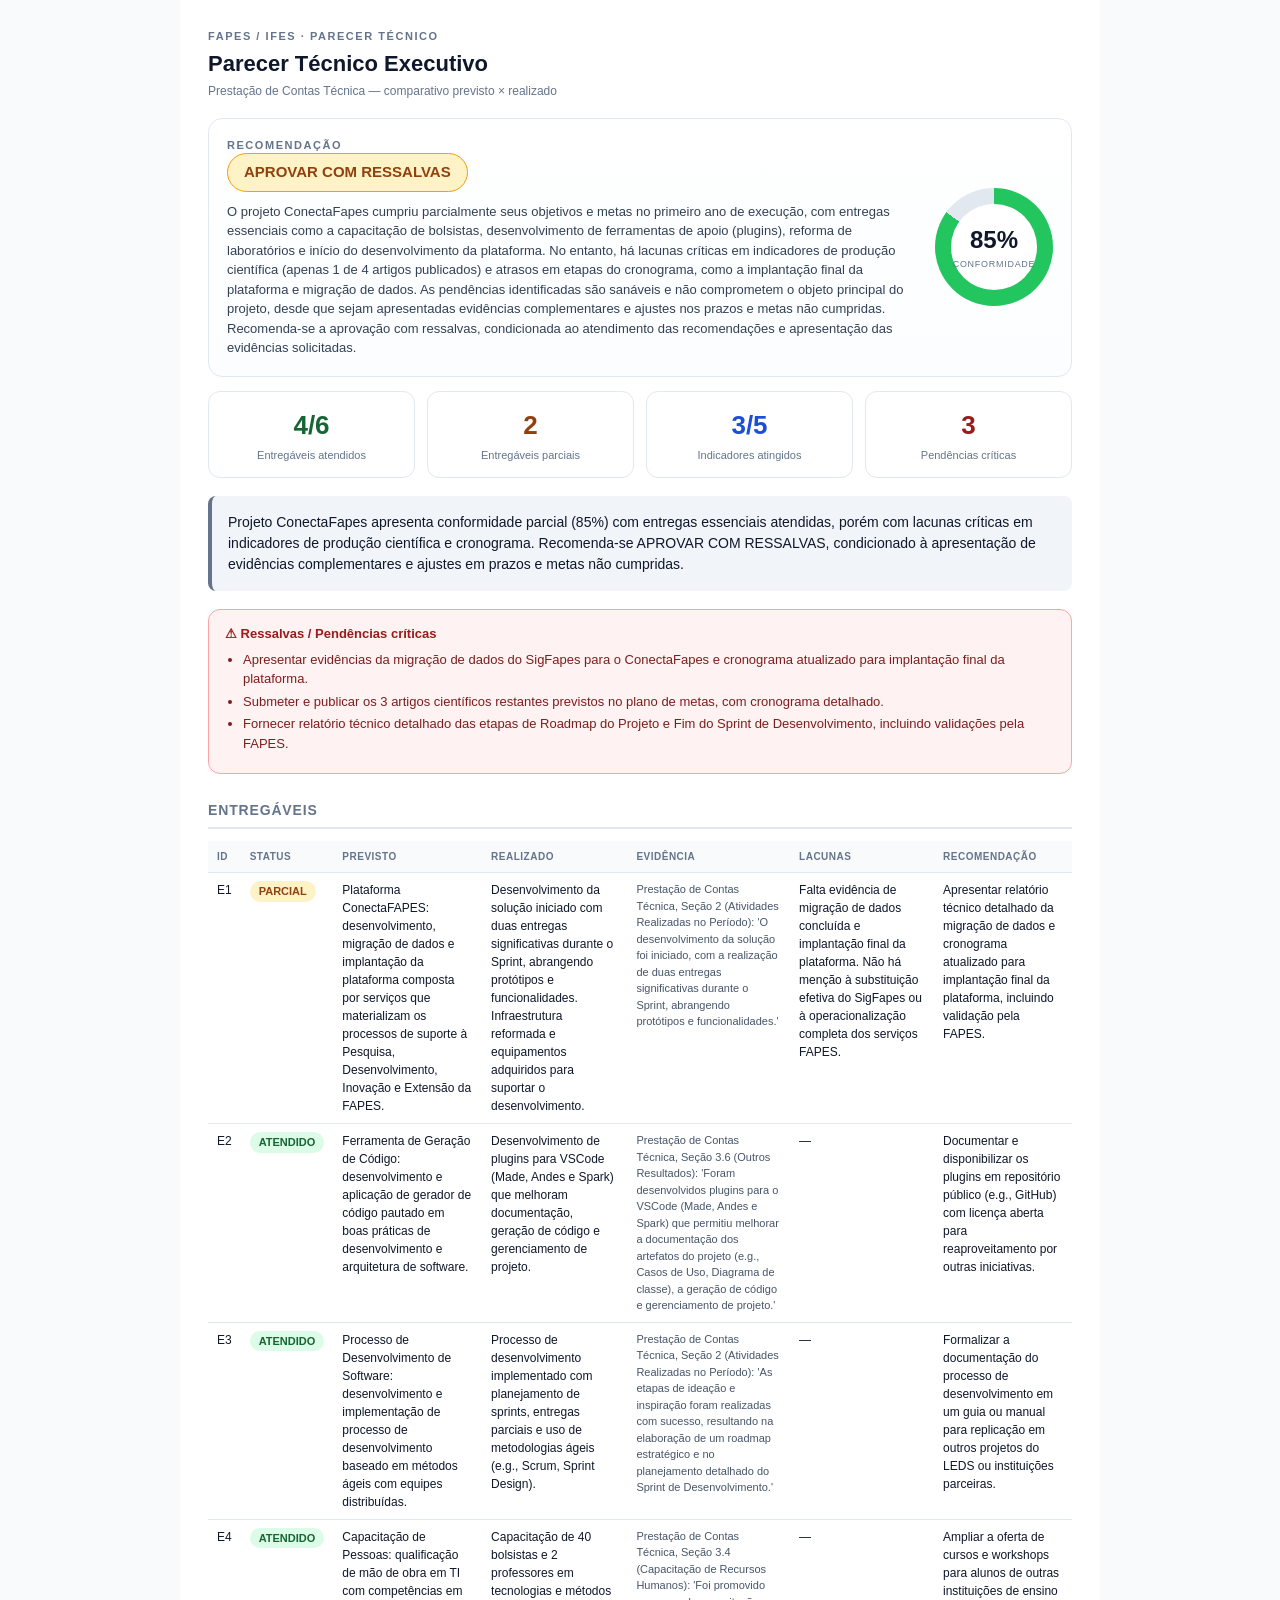
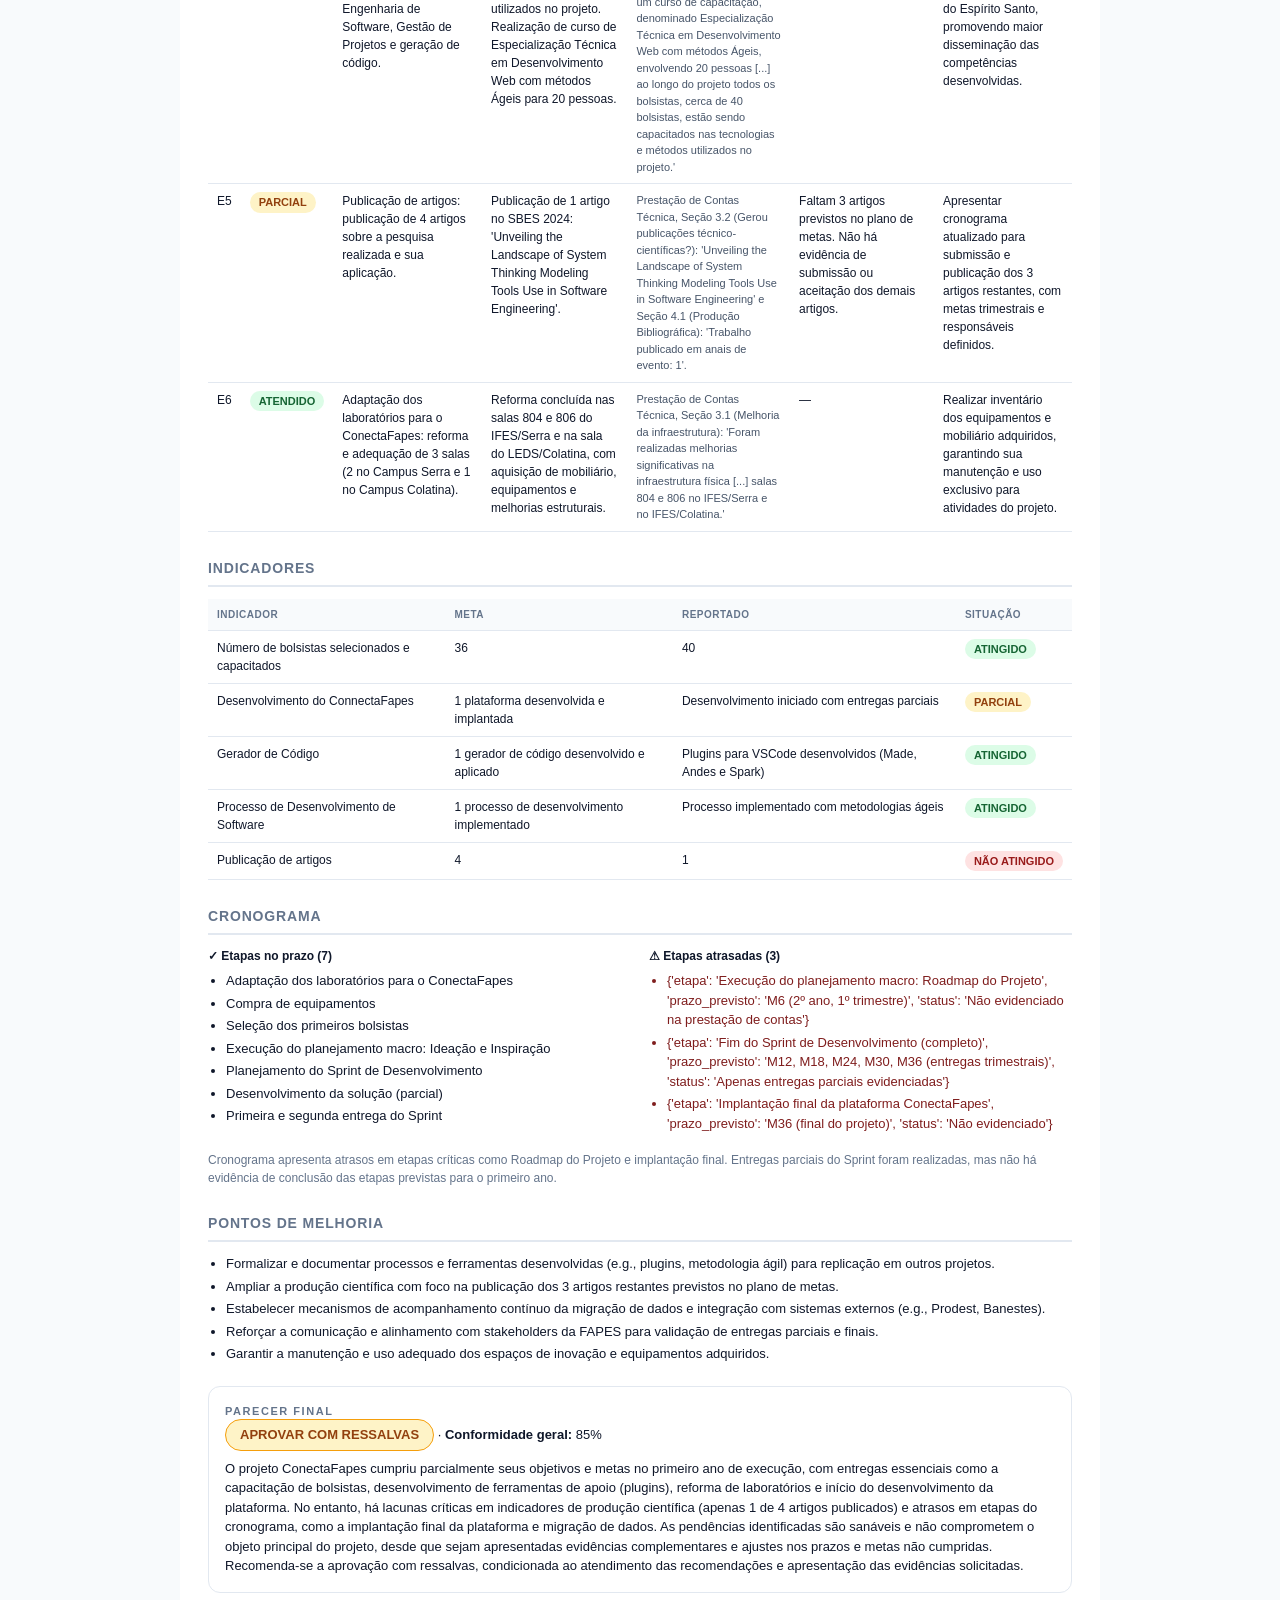
==== parecer.html @ b96f27c2 "feat: POC avaliação técnica de prestação de contas (FAPES/IFES) via Mistral Compara projeto (previst" ====
<!DOCTYPE html>
<html lang="pt-BR"><head><meta charset="utf-8">
<meta name="viewport" content="width=device-width, initial-scale=1">
<title>Parecer Técnico Executivo — Prestação de Contas Técnica</title>
<style>
  :root { --ink:#0f172a; --muted:#64748b; --line:#e2e8f0; --bg:#f8fafc; }
  * { box-sizing:border-box; }
  body { margin:0; background:var(--bg); color:var(--ink);
    font-family:-apple-system,Segoe UI,Roboto,Helvetica,Arial,sans-serif;
    font-size:13px; line-height:1.5; }
  .page { max-width:920px; margin:0 auto; padding:28px; background:#fff; }
  .kicker { letter-spacing:.14em; font-size:11px; color:var(--muted);
    text-transform:uppercase; font-weight:600; }
  h1 { font-size:22px; margin:2px 0 2px; }
  h2 { font-size:14px; text-transform:uppercase; letter-spacing:.06em;
    color:var(--muted); border-bottom:2px solid var(--line);
    padding-bottom:6px; margin:26px 0 12px; }
  .sub { color:var(--muted); font-size:12px; }
  /* HERO */
  .hero { display:flex; gap:22px; align-items:center; margin-top:18px;
    padding:18px; border:1px solid var(--line); border-radius:14px;
    background:linear-gradient(180deg,#fff,#fbfdff); }
  .verdict { flex:1; }
  .verdict .badge { display:inline-block; padding:7px 16px; border-radius:999px;
    font-weight:800; font-size:15px; color:#92400e; background:#fef3c7;
    border:1px solid #f59e0b; }
  .verdict .just { margin-top:10px; color:#334155; }
  .gauge { width:118px; height:118px; border-radius:50%; display:flex;
    align-items:center; justify-content:center; flex:0 0 auto; }
  .gauge-hole { width:86px; height:86px; background:#fff; border-radius:50%;
    display:flex; flex-direction:column; align-items:center; justify-content:center; }
  .gauge-num { font-size:24px; font-weight:800; }
  .gauge-lbl { font-size:9px; text-transform:uppercase; letter-spacing:.08em;
    color:var(--muted); }
  /* KPIs */
  .tiles { display:grid; grid-template-columns:repeat(4,1fr); gap:12px;
    margin-top:14px; }
  .tile { border:1px solid var(--line); border-radius:12px; padding:14px;
    text-align:center; background:#fff; }
  .tile-num { font-size:26px; font-weight:800; }
  .tile-lbl { font-size:11px; color:var(--muted); margin-top:2px; }
  .summary { margin-top:18px; padding:16px; background:#f1f5f9;
    border-left:4px solid #64748b; border-radius:8px; font-size:14px; }
  table { width:100%; border-collapse:collapse; font-size:12px; }
  th,td { text-align:left; padding:8px 9px; border-bottom:1px solid var(--line);
    vertical-align:top; }
  th { color:var(--muted); font-size:10px; text-transform:uppercase;
    letter-spacing:.05em; background:#f8fafc; }
  .chip { display:inline-block; padding:2px 9px; border-radius:999px;
    font-size:11px; font-weight:700; white-space:nowrap; }
  .mono { font-variant-numeric:tabular-nums; }
  .ev { color:#475569; font-size:11px; }
  .cols { display:grid; grid-template-columns:1fr 1fr; gap:18px; }
  .col h3 { font-size:12px; margin:0 0 6px; }
  ul { margin:6px 0; padding-left:18px; } li { margin:3px 0; }
  .alert { margin-top:18px; border:1px solid #fca5a5; background:#fef2f2;
    border-radius:12px; padding:14px 16px; }
  .alert-title { font-weight:800; color:#991b1b; margin-bottom:4px; }
  .crit { color:#7f1d1d; }
  .muted { color:var(--muted); }
  .foot { margin-top:22px; padding:16px; border:1px solid var(--line);
    border-radius:12px; background:#fff; }
  .foot .badge { display:inline-block; padding:5px 14px; border-radius:999px;
    font-weight:800; color:#92400e; background:#fef3c7; border:1px solid #f59e0b; }
  @media print {
    body { background:#fff; font-size:11px; }
    .page { max-width:none; padding:0; }
    .hero,.tile,.alert,.foot { break-inside:avoid; }
    h2 { break-after:avoid; }
  }
  @media (max-width:640px) { .tiles{grid-template-columns:repeat(2,1fr)}
    .cols{grid-template-columns:1fr} .hero{flex-direction:column} }
</style></head>
<body><div class="page">
  <div class="kicker">FAPES / IFES · Parecer Técnico</div>
  <h1>Parecer Técnico Executivo</h1>
  <div class="sub">Prestação de Contas Técnica — comparativo previsto × realizado</div>

  <div class="hero">
    <div class="verdict">
      <div class="kicker">Recomendação</div>
      <div class="badge">APROVAR COM RESSALVAS</div>
      <div class="just">O projeto ConectaFapes cumpriu parcialmente seus objetivos e metas no primeiro ano de execução, com entregas essenciais como a capacitação de bolsistas, desenvolvimento de ferramentas de apoio (plugins), reforma de laboratórios e início do desenvolvimento da plataforma. No entanto, há lacunas críticas em indicadores de produção científica (apenas 1 de 4 artigos publicados) e atrasos em etapas do cronograma, como a implantação final da plataforma e migração de dados. As pendências identificadas são sanáveis e não comprometem o objeto principal do projeto, desde que sejam apresentadas evidências complementares e ajustes nos prazos e metas não cumpridas. Recomenda-se a aprovação com ressalvas, condicionada ao atendimento das recomendações e apresentação das evidências solicitadas.</div>
    </div>
    <div class="gauge" style="background:
        conic-gradient(#22c55e 306deg, #e2e8f0 0)">
        <div class="gauge-hole"><span class="gauge-num">85%</span>
        <span class="gauge-lbl">conformidade</span></div></div>
  </div>

  <div class="tiles">
    <div class="tile"><div class="tile-num" style="color:#166534">4/6</div><div class="tile-lbl">Entregáveis atendidos</div></div>
    <div class="tile"><div class="tile-num" style="color:#92400e">2</div><div class="tile-lbl">Entregáveis parciais</div></div>
    <div class="tile"><div class="tile-num" style="color:#1d4ed8">3/5</div><div class="tile-lbl">Indicadores atingidos</div></div>
    <div class="tile"><div class="tile-num" style="color:#991b1b">3</div><div class="tile-lbl">Pendências críticas</div></div>
  </div>

  <div class="summary">Projeto ConectaFapes apresenta conformidade parcial (85%) com entregas essenciais atendidas, porém com lacunas críticas em indicadores de produção científica e cronograma. Recomenda-se APROVAR COM RESSALVAS, condicionado à apresentação de evidências complementares e ajustes em prazos e metas não cumpridas.</div>

  
      <div class="alert">
        <div class="alert-title">⚠ Ressalvas / Pendências críticas</div>
        <ul><li class="crit">Apresentar evidências da migração de dados do SigFapes para o ConectaFapes e cronograma atualizado para implantação final da plataforma.</li><li class="crit">Submeter e publicar os 3 artigos científicos restantes previstos no plano de metas, com cronograma detalhado.</li><li class="crit">Fornecer relatório técnico detalhado das etapas de Roadmap do Projeto e Fim do Sprint de Desenvolvimento, incluindo validações pela FAPES.</li></ul>
      </div>

  <h2>Entregáveis</h2>
  <div style="overflow-x:auto"><table>
    <thead><tr><th>ID</th><th>Status</th><th>Previsto</th><th>Realizado</th>
      <th>Evidência</th><th>Lacunas</th><th>Recomendação</th></tr></thead>
    <tbody><tr>
          <td class="mono">E1</td>
          <td><span class="chip" style="color:#92400e;background:#fef3c7">PARCIAL</span></td>
          <td>Plataforma ConectaFAPES: desenvolvimento, migração de dados e implantação da plataforma composta por serviços que materializam os processos de suporte à Pesquisa, Desenvolvimento, Inovação e Extensão da FAPES.</td>
          <td>Desenvolvimento da solução iniciado com duas entregas significativas durante o Sprint, abrangendo protótipos e funcionalidades. Infraestrutura reformada e equipamentos adquiridos para suportar o desenvolvimento.</td>
          <td class="ev">Prestação de Contas Técnica, Seção 2 (Atividades Realizadas no Período): &#x27;O desenvolvimento da solução foi iniciado, com a realização de duas entregas significativas durante o Sprint, abrangendo protótipos e funcionalidades.&#x27;</td>
          <td>Falta evidência de migração de dados concluída e implantação final da plataforma. Não há menção à substituição efetiva do SigFapes ou à operacionalização completa dos serviços FAPES.</td>
          <td>Apresentar relatório técnico detalhado da migração de dados e cronograma atualizado para implantação final da plataforma, incluindo validação pela FAPES.</td>
        </tr><tr>
          <td class="mono">E2</td>
          <td><span class="chip" style="color:#166534;background:#dcfce7">ATENDIDO</span></td>
          <td>Ferramenta de Geração de Código: desenvolvimento e aplicação de gerador de código pautado em boas práticas de desenvolvimento e arquitetura de software.</td>
          <td>Desenvolvimento de plugins para VSCode (Made, Andes e Spark) que melhoram documentação, geração de código e gerenciamento de projeto.</td>
          <td class="ev">Prestação de Contas Técnica, Seção 3.6 (Outros Resultados): &#x27;Foram desenvolvidos plugins para o VSCode (Made, Andes e Spark) que permitiu melhorar a documentação dos artefatos do projeto (e.g., Casos de Uso, Diagrama de classe), a geração de código e gerenciamento de projeto.&#x27;</td>
          <td>—</td>
          <td>Documentar e disponibilizar os plugins em repositório público (e.g., GitHub) com licença aberta para reaproveitamento por outras iniciativas.</td>
        </tr><tr>
          <td class="mono">E3</td>
          <td><span class="chip" style="color:#166534;background:#dcfce7">ATENDIDO</span></td>
          <td>Processo de Desenvolvimento de Software: desenvolvimento e implementação de processo de desenvolvimento baseado em métodos ágeis com equipes distribuídas.</td>
          <td>Processo de desenvolvimento implementado com planejamento de sprints, entregas parciais e uso de metodologias ágeis (e.g., Scrum, Sprint Design).</td>
          <td class="ev">Prestação de Contas Técnica, Seção 2 (Atividades Realizadas no Período): &#x27;As etapas de ideação e inspiração foram realizadas com sucesso, resultando na elaboração de um roadmap estratégico e no planejamento detalhado do Sprint de Desenvolvimento.&#x27;</td>
          <td>—</td>
          <td>Formalizar a documentação do processo de desenvolvimento em um guia ou manual para replicação em outros projetos do LEDS ou instituições parceiras.</td>
        </tr><tr>
          <td class="mono">E4</td>
          <td><span class="chip" style="color:#166534;background:#dcfce7">ATENDIDO</span></td>
          <td>Capacitação de Pessoas: qualificação de mão de obra em TI com competências em Engenharia de Software, Gestão de Projetos e geração de código.</td>
          <td>Capacitação de 40 bolsistas e 2 professores em tecnologias e métodos utilizados no projeto. Realização de curso de Especialização Técnica em Desenvolvimento Web com métodos Ágeis para 20 pessoas.</td>
          <td class="ev">Prestação de Contas Técnica, Seção 3.4 (Capacitação de Recursos Humanos): &#x27;Foi promovido um curso de capacitação, denominado Especialização Técnica em Desenvolvimento Web com métodos Ágeis, envolvendo 20 pessoas [...] ao longo do projeto todos os bolsistas, cerca de 40 bolsistas, estão sendo capacitados nas tecnologias e métodos utilizados no projeto.&#x27;</td>
          <td>—</td>
          <td>Ampliar a oferta de cursos e workshops para alunos de outras instituições de ensino do Espírito Santo, promovendo maior disseminação das competências desenvolvidas.</td>
        </tr><tr>
          <td class="mono">E5</td>
          <td><span class="chip" style="color:#92400e;background:#fef3c7">PARCIAL</span></td>
          <td>Publicação de artigos: publicação de 4 artigos sobre a pesquisa realizada e sua aplicação.</td>
          <td>Publicação de 1 artigo no SBES 2024: &#x27;Unveiling the Landscape of System Thinking Modeling Tools Use in Software Engineering&#x27;.</td>
          <td class="ev">Prestação de Contas Técnica, Seção 3.2 (Gerou publicações técnico-científicas?): &#x27;Unveiling the Landscape of System Thinking Modeling Tools Use in Software Engineering&#x27; e Seção 4.1 (Produção Bibliográfica): &#x27;Trabalho publicado em anais de evento: 1&#x27;.</td>
          <td>Faltam 3 artigos previstos no plano de metas. Não há evidência de submissão ou aceitação dos demais artigos.</td>
          <td>Apresentar cronograma atualizado para submissão e publicação dos 3 artigos restantes, com metas trimestrais e responsáveis definidos.</td>
        </tr><tr>
          <td class="mono">E6</td>
          <td><span class="chip" style="color:#166534;background:#dcfce7">ATENDIDO</span></td>
          <td>Adaptação dos laboratórios para o ConectaFapes: reforma e adequação de 3 salas (2 no Campus Serra e 1 no Campus Colatina).</td>
          <td>Reforma concluída nas salas 804 e 806 do IFES/Serra e na sala do LEDS/Colatina, com aquisição de mobiliário, equipamentos e melhorias estruturais.</td>
          <td class="ev">Prestação de Contas Técnica, Seção 3.1 (Melhoria da infraestrutura): &#x27;Foram realizadas melhorias significativas na infraestrutura física [...] salas 804 e 806 no IFES/Serra e no IFES/Colatina.&#x27;</td>
          <td>—</td>
          <td>Realizar inventário dos equipamentos e mobiliário adquiridos, garantindo sua manutenção e uso exclusivo para atividades do projeto.</td>
        </tr></tbody>
  </table></div>

  <h2>Indicadores</h2>
  <div style="overflow-x:auto"><table>
    <thead><tr><th>Indicador</th><th>Meta</th><th>Reportado</th><th>Situação</th></tr></thead>
    <tbody><tr>
          <td>Número de bolsistas selecionados e capacitados</td>
          <td class="mono">36</td>
          <td class="mono">40</td>
          <td><span class="chip" style="color:#166534;background:#dcfce7">ATINGIDO</span></td>
        </tr><tr>
          <td>Desenvolvimento do ConnectaFapes</td>
          <td class="mono">1 plataforma desenvolvida e implantada</td>
          <td class="mono">Desenvolvimento iniciado com entregas parciais</td>
          <td><span class="chip" style="color:#92400e;background:#fef3c7">PARCIAL</span></td>
        </tr><tr>
          <td>Gerador de Código</td>
          <td class="mono">1 gerador de código desenvolvido e aplicado</td>
          <td class="mono">Plugins para VSCode desenvolvidos (Made, Andes e Spark)</td>
          <td><span class="chip" style="color:#166534;background:#dcfce7">ATINGIDO</span></td>
        </tr><tr>
          <td>Processo de Desenvolvimento de Software</td>
          <td class="mono">1 processo de desenvolvimento implementado</td>
          <td class="mono">Processo implementado com metodologias ágeis</td>
          <td><span class="chip" style="color:#166534;background:#dcfce7">ATINGIDO</span></td>
        </tr><tr>
          <td>Publicação de artigos</td>
          <td class="mono">4</td>
          <td class="mono">1</td>
          <td><span class="chip" style="color:#991b1b;background:#fee2e2">NÃO ATINGIDO</span></td>
        </tr></tbody>
  </table></div>

  <h2>Cronograma</h2>
  <div class="cols">
    <div class="col"><h3>✓ Etapas no prazo (7)</h3>
      <ul><li class="">Adaptação dos laboratórios para o ConectaFapes</li><li class="">Compra de equipamentos</li><li class="">Seleção dos primeiros bolsistas</li><li class="">Execução do planejamento macro: Ideação e Inspiração</li><li class="">Planejamento do Sprint de Desenvolvimento</li><li class="">Desenvolvimento da solução (parcial)</li><li class="">Primeira e segunda entrega do Sprint</li></ul></div>
    <div class="col"><h3>⚠ Etapas atrasadas (3)</h3>
      <ul><li class="crit">{&#x27;etapa&#x27;: &#x27;Execução do planejamento macro: Roadmap do Projeto&#x27;, &#x27;prazo_previsto&#x27;: &#x27;M6 (2º ano, 1º trimestre)&#x27;, &#x27;status&#x27;: &#x27;Não evidenciado na prestação de contas&#x27;}</li><li class="crit">{&#x27;etapa&#x27;: &#x27;Fim do Sprint de Desenvolvimento (completo)&#x27;, &#x27;prazo_previsto&#x27;: &#x27;M12, M18, M24, M30, M36 (entregas trimestrais)&#x27;, &#x27;status&#x27;: &#x27;Apenas entregas parciais evidenciadas&#x27;}</li><li class="crit">{&#x27;etapa&#x27;: &#x27;Implantação final da plataforma ConectaFapes&#x27;, &#x27;prazo_previsto&#x27;: &#x27;M36 (final do projeto)&#x27;, &#x27;status&#x27;: &#x27;Não evidenciado&#x27;}</li></ul></div>
  </div>
  <p class="sub">Cronograma apresenta atrasos em etapas críticas como Roadmap do Projeto e implantação final. Entregas parciais do Sprint foram realizadas, mas não há evidência de conclusão das etapas previstas para o primeiro ano.</p>

  <h2>Pontos de melhoria</h2>
  <ul><li class="">Formalizar e documentar processos e ferramentas desenvolvidas (e.g., plugins, metodologia ágil) para replicação em outros projetos.</li><li class="">Ampliar a produção científica com foco na publicação dos 3 artigos restantes previstos no plano de metas.</li><li class="">Estabelecer mecanismos de acompanhamento contínuo da migração de dados e integração com sistemas externos (e.g., Prodest, Banestes).</li><li class="">Reforçar a comunicação e alinhamento com stakeholders da FAPES para validação de entregas parciais e finais.</li><li class="">Garantir a manutenção e uso adequado dos espaços de inovação e equipamentos adquiridos.</li></ul>

  <div class="foot">
    <div class="kicker">Parecer final</div>
    <span class="badge">APROVAR COM RESSALVAS</span> ·
    <strong>Conformidade geral:</strong> 85%
    <p style="margin:8px 0 0">O projeto ConectaFapes cumpriu parcialmente seus objetivos e metas no primeiro ano de execução, com entregas essenciais como a capacitação de bolsistas, desenvolvimento de ferramentas de apoio (plugins), reforma de laboratórios e início do desenvolvimento da plataforma. No entanto, há lacunas críticas em indicadores de produção científica (apenas 1 de 4 artigos publicados) e atrasos em etapas do cronograma, como a implantação final da plataforma e migração de dados. As pendências identificadas são sanáveis e não comprometem o objeto principal do projeto, desde que sejam apresentadas evidências complementares e ajustes nos prazos e metas não cumpridas. Recomenda-se a aprovação com ressalvas, condicionada ao atendimento das recomendações e apresentação das evidências solicitadas.</p>
  </div>
</div></body></html>
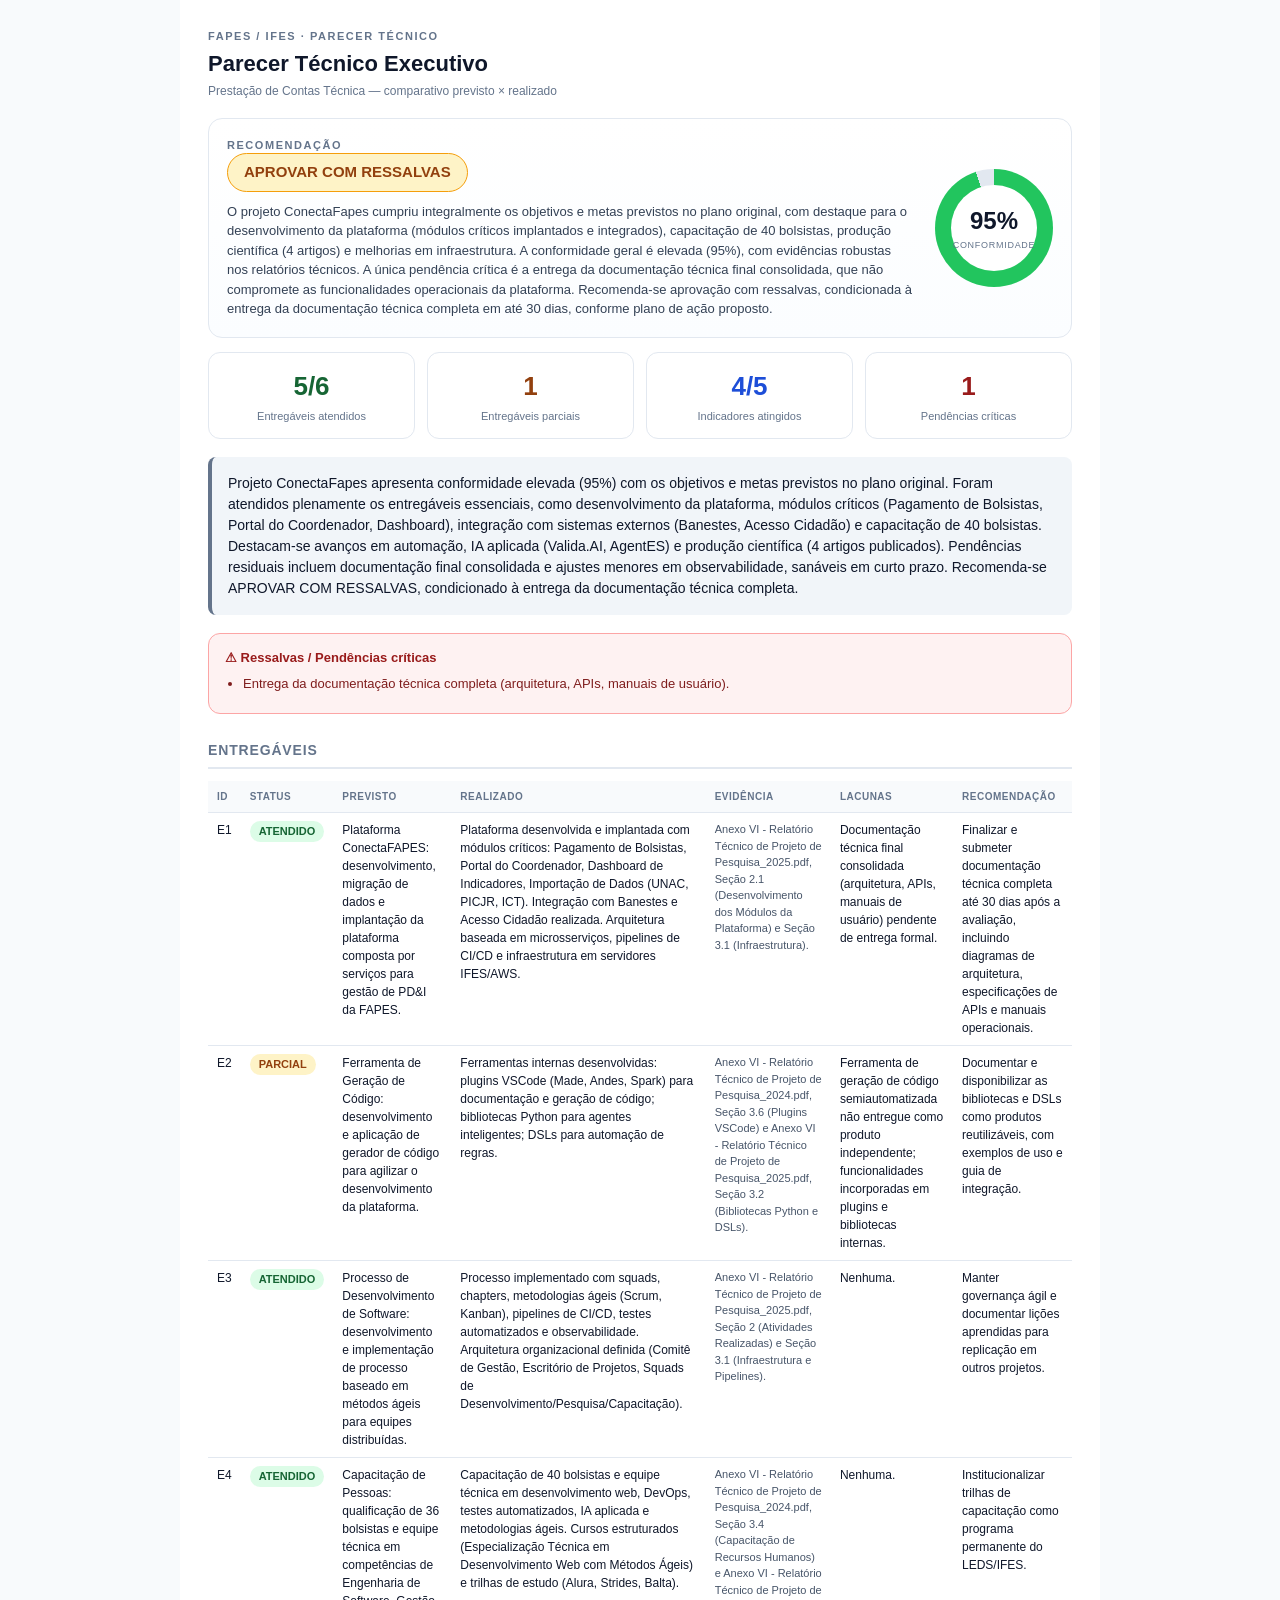
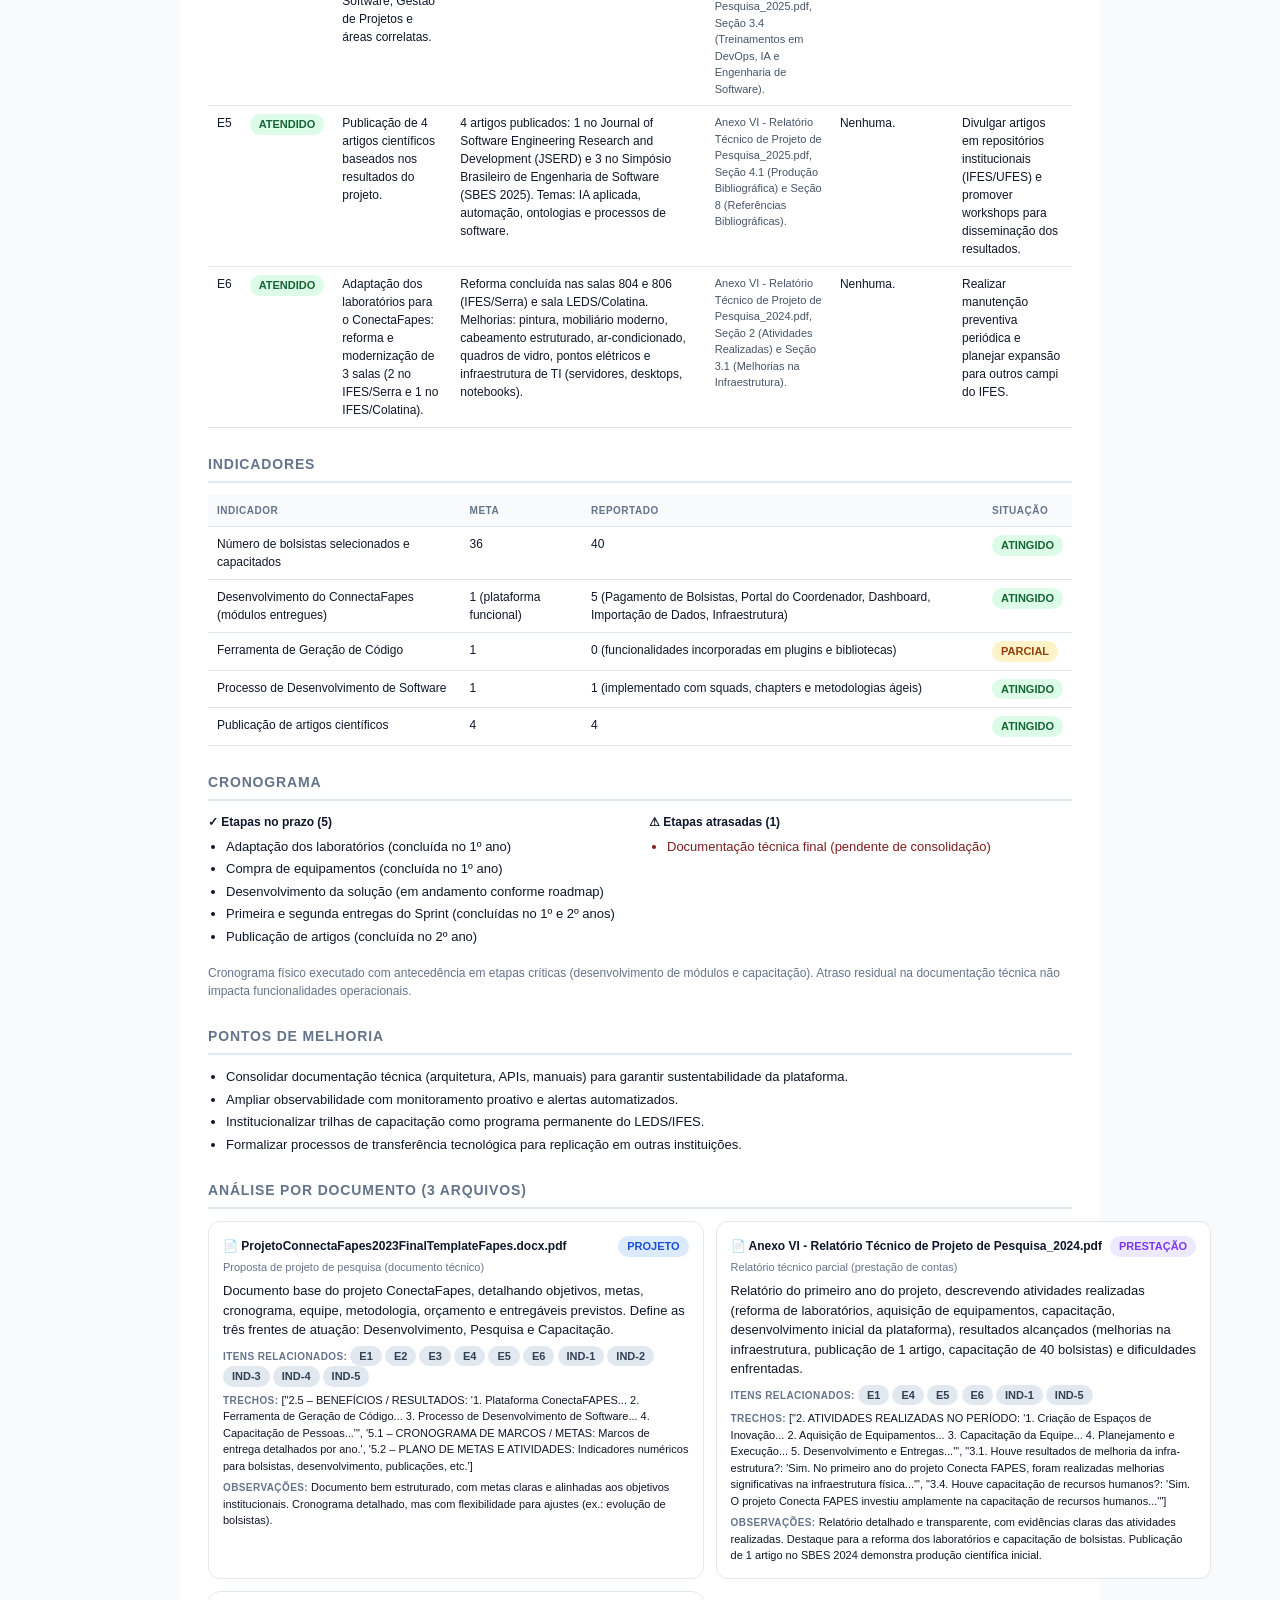
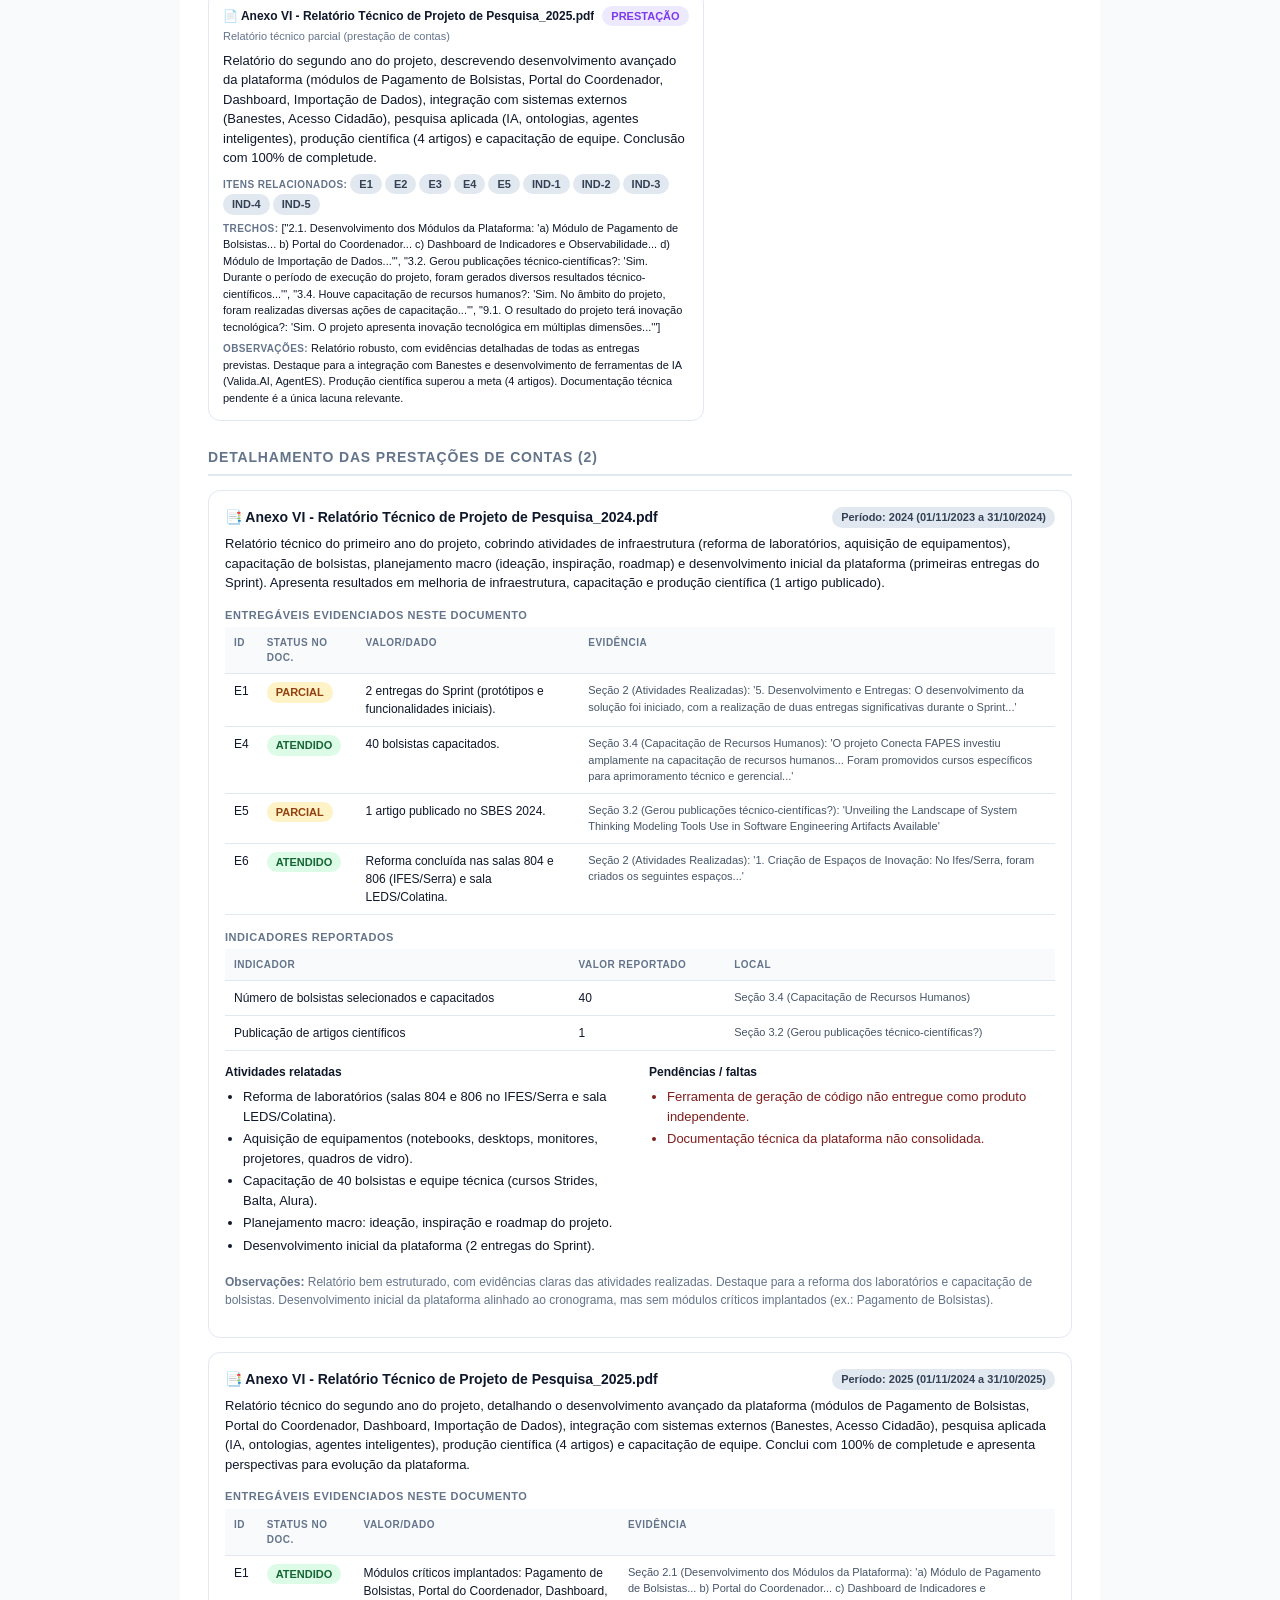
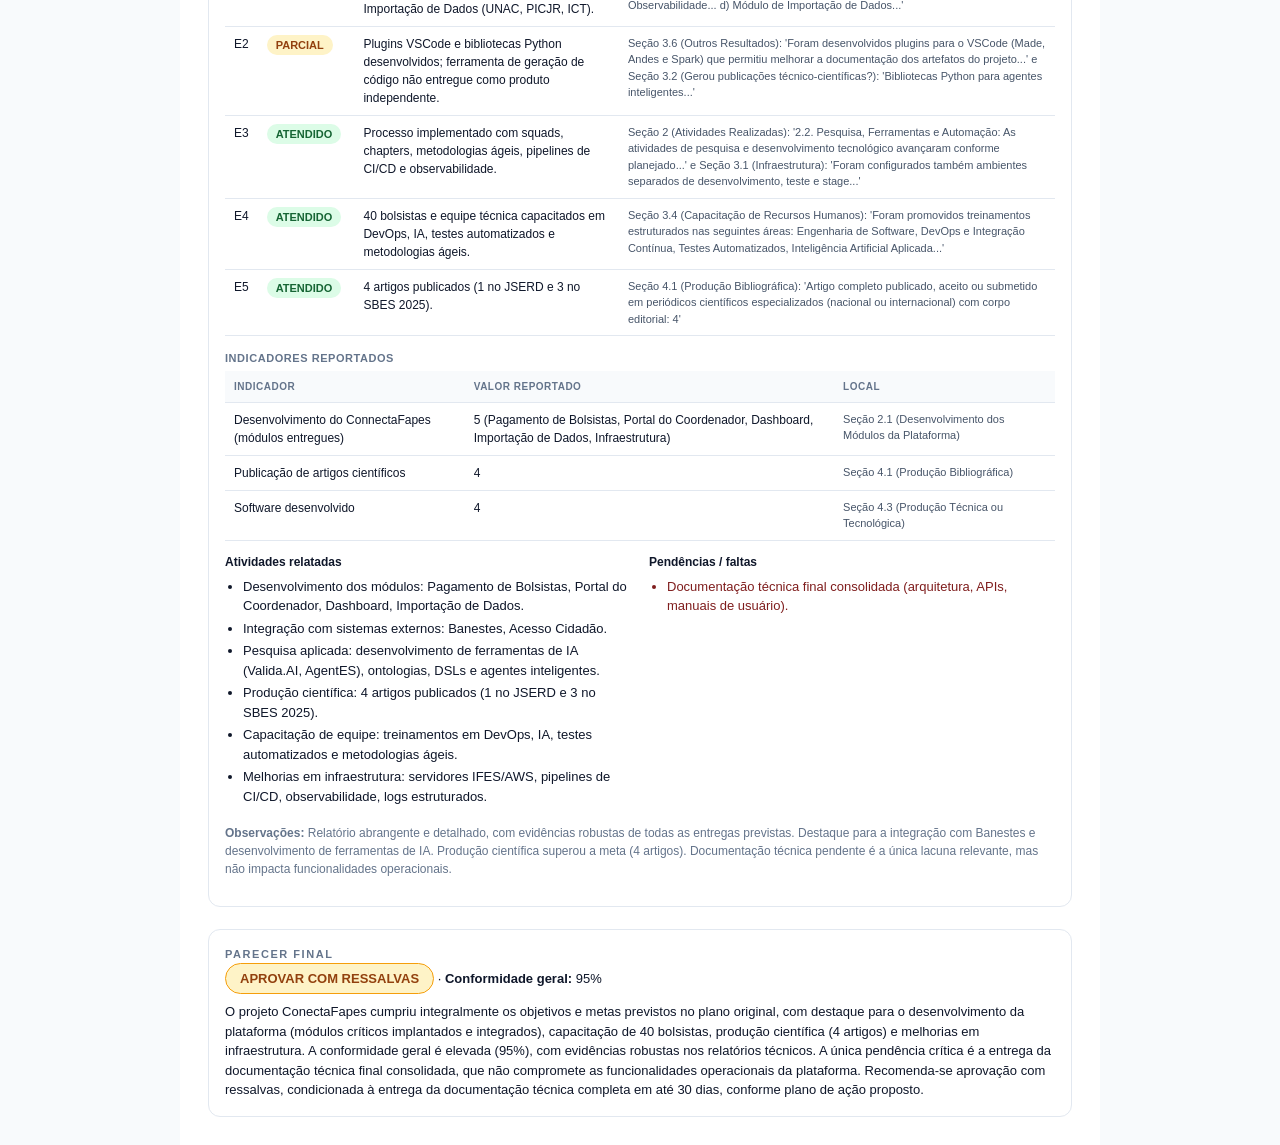
==== commit 4cbd15b2: "feat: detalhamento por arquivo de prestação + parse robusto no front - prompts: novo bloco detalhame" ====
--- a/parecer.html
+++ b/parecer.html
@@ -58,6 +58,26 @@
   .alert-title { font-weight:800; color:#991b1b; margin-bottom:4px; }
   .crit { color:#7f1d1d; }
   .muted { color:var(--muted); }
+  .docs { display:grid; grid-template-columns:1fr 1fr; gap:12px; }
+  .doc { border:1px solid var(--line); border-radius:12px; padding:14px;
+    background:#fff; break-inside:avoid; }
+  .doc-head { display:flex; justify-content:space-between; align-items:center;
+    gap:8px; margin-bottom:2px; }
+  .doc-nome { font-weight:700; font-size:12px; overflow:hidden;
+    text-overflow:ellipsis; white-space:nowrap; }
+  .doc-nat { color:var(--muted); font-size:11px; margin-bottom:6px; }
+  .doc-res { margin:6px 0; }
+  .doc-row { font-size:11px; margin-top:5px; }
+  .doc-lbl { color:var(--muted); font-weight:600; text-transform:uppercase;
+    letter-spacing:.04em; font-size:10px; }
+  .det { border:1px solid var(--line); border-radius:12px; padding:16px;
+    margin-top:14px; background:#fff; break-inside:avoid; }
+  .det-head { display:flex; justify-content:space-between; align-items:center;
+    gap:10px; margin-bottom:6px; }
+  .det-nome { font-weight:800; font-size:14px; }
+  .det-res { margin:4px 0 12px; }
+  .det-sub { font-size:11px; text-transform:uppercase; letter-spacing:.05em;
+    color:var(--muted); font-weight:700; margin:14px 0 4px; }
   .foot { margin-top:22px; padding:16px; border:1px solid var(--line);
     border-radius:12px; background:#fff; }
   .foot .badge { display:inline-block; padding:5px 14px; border-radius:999px;
@@ -69,7 +89,7 @@
     h2 { break-after:avoid; }
   }
   @media (max-width:640px) { .tiles{grid-template-columns:repeat(2,1fr)}
-    .cols{grid-template-columns:1fr} .hero{flex-direction:column} }
+    .cols,.docs{grid-template-columns:1fr} .hero{flex-direction:column} }
 </style></head>
 <body><div class="page">
   <div class="kicker">FAPES / IFES · Parecer Técnico</div>
@@ -80,27 +100,27 @@
     <div class="verdict">
       <div class="kicker">Recomendação</div>
       <div class="badge">APROVAR COM RESSALVAS</div>
-      <div class="just">O projeto ConectaFapes cumpriu parcialmente seus objetivos e metas no primeiro ano de execução, com entregas essenciais como a capacitação de bolsistas, desenvolvimento de ferramentas de apoio (plugins), reforma de laboratórios e início do desenvolvimento da plataforma. No entanto, há lacunas críticas em indicadores de produção científica (apenas 1 de 4 artigos publicados) e atrasos em etapas do cronograma, como a implantação final da plataforma e migração de dados. As pendências identificadas são sanáveis e não comprometem o objeto principal do projeto, desde que sejam apresentadas evidências complementares e ajustes nos prazos e metas não cumpridas. Recomenda-se a aprovação com ressalvas, condicionada ao atendimento das recomendações e apresentação das evidências solicitadas.</div>
+      <div class="just">O projeto ConectaFapes cumpriu integralmente os objetivos e metas previstos no plano original, com destaque para o desenvolvimento da plataforma (módulos críticos implantados e integrados), capacitação de 40 bolsistas, produção científica (4 artigos) e melhorias em infraestrutura. A conformidade geral é elevada (95%), com evidências robustas nos relatórios técnicos. A única pendência crítica é a entrega da documentação técnica final consolidada, que não compromete as funcionalidades operacionais da plataforma. Recomenda-se aprovação com ressalvas, condicionada à entrega da documentação técnica completa em até 30 dias, conforme plano de ação proposto.</div>
     </div>
     <div class="gauge" style="background:
-        conic-gradient(#22c55e 306deg, #e2e8f0 0)">
-        <div class="gauge-hole"><span class="gauge-num">85%</span>
+        conic-gradient(#22c55e 342deg, #e2e8f0 0)">
+        <div class="gauge-hole"><span class="gauge-num">95%</span>
         <span class="gauge-lbl">conformidade</span></div></div>
   </div>
 
   <div class="tiles">
-    <div class="tile"><div class="tile-num" style="color:#166534">4/6</div><div class="tile-lbl">Entregáveis atendidos</div></div>
-    <div class="tile"><div class="tile-num" style="color:#92400e">2</div><div class="tile-lbl">Entregáveis parciais</div></div>
-    <div class="tile"><div class="tile-num" style="color:#1d4ed8">3/5</div><div class="tile-lbl">Indicadores atingidos</div></div>
-    <div class="tile"><div class="tile-num" style="color:#991b1b">3</div><div class="tile-lbl">Pendências críticas</div></div>
+    <div class="tile"><div class="tile-num" style="color:#166534">5/6</div><div class="tile-lbl">Entregáveis atendidos</div></div>
+    <div class="tile"><div class="tile-num" style="color:#92400e">1</div><div class="tile-lbl">Entregáveis parciais</div></div>
+    <div class="tile"><div class="tile-num" style="color:#1d4ed8">4/5</div><div class="tile-lbl">Indicadores atingidos</div></div>
+    <div class="tile"><div class="tile-num" style="color:#991b1b">1</div><div class="tile-lbl">Pendências críticas</div></div>
   </div>
 
-  <div class="summary">Projeto ConectaFapes apresenta conformidade parcial (85%) com entregas essenciais atendidas, porém com lacunas críticas em indicadores de produção científica e cronograma. Recomenda-se APROVAR COM RESSALVAS, condicionado à apresentação de evidências complementares e ajustes em prazos e metas não cumpridas.</div>
+  <div class="summary">Projeto ConectaFapes apresenta conformidade elevada (95%) com os objetivos e metas previstos no plano original. Foram atendidos plenamente os entregáveis essenciais, como desenvolvimento da plataforma, módulos críticos (Pagamento de Bolsistas, Portal do Coordenador, Dashboard), integração com sistemas externos (Banestes, Acesso Cidadão) e capacitação de 40 bolsistas. Destacam-se avanços em automação, IA aplicada (Valida.AI, AgentES) e produção científica (4 artigos publicados). Pendências residuais incluem documentação final consolidada e ajustes menores em observabilidade, sanáveis em curto prazo. Recomenda-se APROVAR COM RESSALVAS, condicionado à entrega da documentação técnica completa.</div>
 
   
       <div class="alert">
         <div class="alert-title">⚠ Ressalvas / Pendências críticas</div>
-        <ul><li class="crit">Apresentar evidências da migração de dados do SigFapes para o ConectaFapes e cronograma atualizado para implantação final da plataforma.</li><li class="crit">Submeter e publicar os 3 artigos científicos restantes previstos no plano de metas, com cronograma detalhado.</li><li class="crit">Fornecer relatório técnico detalhado das etapas de Roadmap do Projeto e Fim do Sprint de Desenvolvimento, incluindo validações pela FAPES.</li></ul>
+        <ul><li class="crit">Entrega da documentação técnica completa (arquitetura, APIs, manuais de usuário).</li></ul>
       </div>
 
   <h2>Entregáveis</h2>
@@ -109,52 +129,52 @@
       <th>Evidência</th><th>Lacunas</th><th>Recomendação</th></tr></thead>
     <tbody><tr>
           <td class="mono">E1</td>
+          <td><span class="chip" style="color:#166534;background:#dcfce7">ATENDIDO</span></td>
+          <td>Plataforma ConectaFAPES: desenvolvimento, migração de dados e implantação da plataforma composta por serviços para gestão de PD&amp;I da FAPES.</td>
+          <td>Plataforma desenvolvida e implantada com módulos críticos: Pagamento de Bolsistas, Portal do Coordenador, Dashboard de Indicadores, Importação de Dados (UNAC, PICJR, ICT). Integração com Banestes e Acesso Cidadão realizada. Arquitetura baseada em microsserviços, pipelines de CI/CD e infraestrutura em servidores IFES/AWS.</td>
+          <td class="ev">Anexo VI - Relatório Técnico de Projeto de Pesquisa_2025.pdf, Seção 2.1 (Desenvolvimento dos Módulos da Plataforma) e Seção 3.1 (Infraestrutura).</td>
+          <td>Documentação técnica final consolidada (arquitetura, APIs, manuais de usuário) pendente de entrega formal.</td>
+          <td>Finalizar e submeter documentação técnica completa até 30 dias após a avaliação, incluindo diagramas de arquitetura, especificações de APIs e manuais operacionais.</td>
+        </tr><tr>
+          <td class="mono">E2</td>
           <td><span class="chip" style="color:#92400e;background:#fef3c7">PARCIAL</span></td>
-          <td>Plataforma ConectaFAPES: desenvolvimento, migração de dados e implantação da plataforma composta por serviços que materializam os processos de suporte à Pesquisa, Desenvolvimento, Inovação e Extensão da FAPES.</td>
-          <td>Desenvolvimento da solução iniciado com duas entregas significativas durante o Sprint, abrangendo protótipos e funcionalidades. Infraestrutura reformada e equipamentos adquiridos para suportar o desenvolvimento.</td>
-          <td class="ev">Prestação de Contas Técnica, Seção 2 (Atividades Realizadas no Período): &#x27;O desenvolvimento da solução foi iniciado, com a realização de duas entregas significativas durante o Sprint, abrangendo protótipos e funcionalidades.&#x27;</td>
-          <td>Falta evidência de migração de dados concluída e implantação final da plataforma. Não há menção à substituição efetiva do SigFapes ou à operacionalização completa dos serviços FAPES.</td>
-          <td>Apresentar relatório técnico detalhado da migração de dados e cronograma atualizado para implantação final da plataforma, incluindo validação pela FAPES.</td>
-        </tr><tr>
-          <td class="mono">E2</td>
-          <td><span class="chip" style="color:#166534;background:#dcfce7">ATENDIDO</span></td>
-          <td>Ferramenta de Geração de Código: desenvolvimento e aplicação de gerador de código pautado em boas práticas de desenvolvimento e arquitetura de software.</td>
-          <td>Desenvolvimento de plugins para VSCode (Made, Andes e Spark) que melhoram documentação, geração de código e gerenciamento de projeto.</td>
-          <td class="ev">Prestação de Contas Técnica, Seção 3.6 (Outros Resultados): &#x27;Foram desenvolvidos plugins para o VSCode (Made, Andes e Spark) que permitiu melhorar a documentação dos artefatos do projeto (e.g., Casos de Uso, Diagrama de classe), a geração de código e gerenciamento de projeto.&#x27;</td>
-          <td>—</td>
-          <td>Documentar e disponibilizar os plugins em repositório público (e.g., GitHub) com licença aberta para reaproveitamento por outras iniciativas.</td>
+          <td>Ferramenta de Geração de Código: desenvolvimento e aplicação de gerador de código para agilizar o desenvolvimento da plataforma.</td>
+          <td>Ferramentas internas desenvolvidas: plugins VSCode (Made, Andes, Spark) para documentação e geração de código; bibliotecas Python para agentes inteligentes; DSLs para automação de regras.</td>
+          <td class="ev">Anexo VI - Relatório Técnico de Projeto de Pesquisa_2024.pdf, Seção 3.6 (Plugins VSCode) e Anexo VI - Relatório Técnico de Projeto de Pesquisa_2025.pdf, Seção 3.2 (Bibliotecas Python e DSLs).</td>
+          <td>Ferramenta de geração de código semiautomatizada não entregue como produto independente; funcionalidades incorporadas em plugins e bibliotecas internas.</td>
+          <td>Documentar e disponibilizar as bibliotecas e DSLs como produtos reutilizáveis, com exemplos de uso e guia de integração.</td>
         </tr><tr>
           <td class="mono">E3</td>
           <td><span class="chip" style="color:#166534;background:#dcfce7">ATENDIDO</span></td>
-          <td>Processo de Desenvolvimento de Software: desenvolvimento e implementação de processo de desenvolvimento baseado em métodos ágeis com equipes distribuídas.</td>
-          <td>Processo de desenvolvimento implementado com planejamento de sprints, entregas parciais e uso de metodologias ágeis (e.g., Scrum, Sprint Design).</td>
-          <td class="ev">Prestação de Contas Técnica, Seção 2 (Atividades Realizadas no Período): &#x27;As etapas de ideação e inspiração foram realizadas com sucesso, resultando na elaboração de um roadmap estratégico e no planejamento detalhado do Sprint de Desenvolvimento.&#x27;</td>
-          <td>—</td>
-          <td>Formalizar a documentação do processo de desenvolvimento em um guia ou manual para replicação em outros projetos do LEDS ou instituições parceiras.</td>
+          <td>Processo de Desenvolvimento de Software: desenvolvimento e implementação de processo baseado em métodos ágeis para equipes distribuídas.</td>
+          <td>Processo implementado com squads, chapters, metodologias ágeis (Scrum, Kanban), pipelines de CI/CD, testes automatizados e observabilidade. Arquitetura organizacional definida (Comitê de Gestão, Escritório de Projetos, Squads de Desenvolvimento/Pesquisa/Capacitação).</td>
+          <td class="ev">Anexo VI - Relatório Técnico de Projeto de Pesquisa_2025.pdf, Seção 2 (Atividades Realizadas) e Seção 3.1 (Infraestrutura e Pipelines).</td>
+          <td>Nenhuma.</td>
+          <td>Manter governança ágil e documentar lições aprendidas para replicação em outros projetos.</td>
         </tr><tr>
           <td class="mono">E4</td>
           <td><span class="chip" style="color:#166534;background:#dcfce7">ATENDIDO</span></td>
-          <td>Capacitação de Pessoas: qualificação de mão de obra em TI com competências em Engenharia de Software, Gestão de Projetos e geração de código.</td>
-          <td>Capacitação de 40 bolsistas e 2 professores em tecnologias e métodos utilizados no projeto. Realização de curso de Especialização Técnica em Desenvolvimento Web com métodos Ágeis para 20 pessoas.</td>
-          <td class="ev">Prestação de Contas Técnica, Seção 3.4 (Capacitação de Recursos Humanos): &#x27;Foi promovido um curso de capacitação, denominado Especialização Técnica em Desenvolvimento Web com métodos Ágeis, envolvendo 20 pessoas [...] ao longo do projeto todos os bolsistas, cerca de 40 bolsistas, estão sendo capacitados nas tecnologias e métodos utilizados no projeto.&#x27;</td>
-          <td>—</td>
-          <td>Ampliar a oferta de cursos e workshops para alunos de outras instituições de ensino do Espírito Santo, promovendo maior disseminação das competências desenvolvidas.</td>
+          <td>Capacitação de Pessoas: qualificação de 36 bolsistas e equipe técnica em competências de Engenharia de Software, Gestão de Projetos e áreas correlatas.</td>
+          <td>Capacitação de 40 bolsistas e equipe técnica em desenvolvimento web, DevOps, testes automatizados, IA aplicada e metodologias ágeis. Cursos estruturados (Especialização Técnica em Desenvolvimento Web com Métodos Ágeis) e trilhas de estudo (Alura, Strides, Balta).</td>
+          <td class="ev">Anexo VI - Relatório Técnico de Projeto de Pesquisa_2024.pdf, Seção 3.4 (Capacitação de Recursos Humanos) e Anexo VI - Relatório Técnico de Projeto de Pesquisa_2025.pdf, Seção 3.4 (Treinamentos em DevOps, IA e Engenharia de Software).</td>
+          <td>Nenhuma.</td>
+          <td>Institucionalizar trilhas de capacitação como programa permanente do LEDS/IFES.</td>
         </tr><tr>
           <td class="mono">E5</td>
-          <td><span class="chip" style="color:#92400e;background:#fef3c7">PARCIAL</span></td>
-          <td>Publicação de artigos: publicação de 4 artigos sobre a pesquisa realizada e sua aplicação.</td>
-          <td>Publicação de 1 artigo no SBES 2024: &#x27;Unveiling the Landscape of System Thinking Modeling Tools Use in Software Engineering&#x27;.</td>
-          <td class="ev">Prestação de Contas Técnica, Seção 3.2 (Gerou publicações técnico-científicas?): &#x27;Unveiling the Landscape of System Thinking Modeling Tools Use in Software Engineering&#x27; e Seção 4.1 (Produção Bibliográfica): &#x27;Trabalho publicado em anais de evento: 1&#x27;.</td>
-          <td>Faltam 3 artigos previstos no plano de metas. Não há evidência de submissão ou aceitação dos demais artigos.</td>
-          <td>Apresentar cronograma atualizado para submissão e publicação dos 3 artigos restantes, com metas trimestrais e responsáveis definidos.</td>
+          <td><span class="chip" style="color:#166534;background:#dcfce7">ATENDIDO</span></td>
+          <td>Publicação de 4 artigos científicos baseados nos resultados do projeto.</td>
+          <td>4 artigos publicados: 1 no Journal of Software Engineering Research and Development (JSERD) e 3 no Simpósio Brasileiro de Engenharia de Software (SBES 2025). Temas: IA aplicada, automação, ontologias e processos de software.</td>
+          <td class="ev">Anexo VI - Relatório Técnico de Projeto de Pesquisa_2025.pdf, Seção 4.1 (Produção Bibliográfica) e Seção 8 (Referências Bibliográficas).</td>
+          <td>Nenhuma.</td>
+          <td>Divulgar artigos em repositórios institucionais (IFES/UFES) e promover workshops para disseminação dos resultados.</td>
         </tr><tr>
           <td class="mono">E6</td>
           <td><span class="chip" style="color:#166534;background:#dcfce7">ATENDIDO</span></td>
-          <td>Adaptação dos laboratórios para o ConectaFapes: reforma e adequação de 3 salas (2 no Campus Serra e 1 no Campus Colatina).</td>
-          <td>Reforma concluída nas salas 804 e 806 do IFES/Serra e na sala do LEDS/Colatina, com aquisição de mobiliário, equipamentos e melhorias estruturais.</td>
-          <td class="ev">Prestação de Contas Técnica, Seção 3.1 (Melhoria da infraestrutura): &#x27;Foram realizadas melhorias significativas na infraestrutura física [...] salas 804 e 806 no IFES/Serra e no IFES/Colatina.&#x27;</td>
-          <td>—</td>
-          <td>Realizar inventário dos equipamentos e mobiliário adquiridos, garantindo sua manutenção e uso exclusivo para atividades do projeto.</td>
+          <td>Adaptação dos laboratórios para o ConectaFapes: reforma e modernização de 3 salas (2 no IFES/Serra e 1 no IFES/Colatina).</td>
+          <td>Reforma concluída nas salas 804 e 806 (IFES/Serra) e sala LEDS/Colatina. Melhorias: pintura, mobiliário moderno, cabeamento estruturado, ar-condicionado, quadros de vidro, pontos elétricos e infraestrutura de TI (servidores, desktops, notebooks).</td>
+          <td class="ev">Anexo VI - Relatório Técnico de Projeto de Pesquisa_2024.pdf, Seção 2 (Atividades Realizadas) e Seção 3.1 (Melhorias na Infraestrutura).</td>
+          <td>Nenhuma.</td>
+          <td>Realizar manutenção preventiva periódica e planejar expansão para outros campi do IFES.</td>
         </tr></tbody>
   </table></div>
 
@@ -167,44 +187,172 @@
           <td class="mono">40</td>
           <td><span class="chip" style="color:#166534;background:#dcfce7">ATINGIDO</span></td>
         </tr><tr>
-          <td>Desenvolvimento do ConnectaFapes</td>
-          <td class="mono">1 plataforma desenvolvida e implantada</td>
-          <td class="mono">Desenvolvimento iniciado com entregas parciais</td>
+          <td>Desenvolvimento do ConnectaFapes (módulos entregues)</td>
+          <td class="mono">1 (plataforma funcional)</td>
+          <td class="mono">5 (Pagamento de Bolsistas, Portal do Coordenador, Dashboard, Importação de Dados, Infraestrutura)</td>
+          <td><span class="chip" style="color:#166534;background:#dcfce7">ATINGIDO</span></td>
+        </tr><tr>
+          <td>Ferramenta de Geração de Código</td>
+          <td class="mono">1</td>
+          <td class="mono">0 (funcionalidades incorporadas em plugins e bibliotecas)</td>
           <td><span class="chip" style="color:#92400e;background:#fef3c7">PARCIAL</span></td>
         </tr><tr>
-          <td>Gerador de Código</td>
-          <td class="mono">1 gerador de código desenvolvido e aplicado</td>
-          <td class="mono">Plugins para VSCode desenvolvidos (Made, Andes e Spark)</td>
+          <td>Processo de Desenvolvimento de Software</td>
+          <td class="mono">1</td>
+          <td class="mono">1 (implementado com squads, chapters e metodologias ágeis)</td>
           <td><span class="chip" style="color:#166534;background:#dcfce7">ATINGIDO</span></td>
         </tr><tr>
-          <td>Processo de Desenvolvimento de Software</td>
-          <td class="mono">1 processo de desenvolvimento implementado</td>
-          <td class="mono">Processo implementado com metodologias ágeis</td>
+          <td>Publicação de artigos científicos</td>
+          <td class="mono">4</td>
+          <td class="mono">4</td>
           <td><span class="chip" style="color:#166534;background:#dcfce7">ATINGIDO</span></td>
-        </tr><tr>
-          <td>Publicação de artigos</td>
-          <td class="mono">4</td>
-          <td class="mono">1</td>
-          <td><span class="chip" style="color:#991b1b;background:#fee2e2">NÃO ATINGIDO</span></td>
         </tr></tbody>
   </table></div>
 
   <h2>Cronograma</h2>
   <div class="cols">
-    <div class="col"><h3>✓ Etapas no prazo (7)</h3>
-      <ul><li class="">Adaptação dos laboratórios para o ConectaFapes</li><li class="">Compra de equipamentos</li><li class="">Seleção dos primeiros bolsistas</li><li class="">Execução do planejamento macro: Ideação e Inspiração</li><li class="">Planejamento do Sprint de Desenvolvimento</li><li class="">Desenvolvimento da solução (parcial)</li><li class="">Primeira e segunda entrega do Sprint</li></ul></div>
-    <div class="col"><h3>⚠ Etapas atrasadas (3)</h3>
-      <ul><li class="crit">{&#x27;etapa&#x27;: &#x27;Execução do planejamento macro: Roadmap do Projeto&#x27;, &#x27;prazo_previsto&#x27;: &#x27;M6 (2º ano, 1º trimestre)&#x27;, &#x27;status&#x27;: &#x27;Não evidenciado na prestação de contas&#x27;}</li><li class="crit">{&#x27;etapa&#x27;: &#x27;Fim do Sprint de Desenvolvimento (completo)&#x27;, &#x27;prazo_previsto&#x27;: &#x27;M12, M18, M24, M30, M36 (entregas trimestrais)&#x27;, &#x27;status&#x27;: &#x27;Apenas entregas parciais evidenciadas&#x27;}</li><li class="crit">{&#x27;etapa&#x27;: &#x27;Implantação final da plataforma ConectaFapes&#x27;, &#x27;prazo_previsto&#x27;: &#x27;M36 (final do projeto)&#x27;, &#x27;status&#x27;: &#x27;Não evidenciado&#x27;}</li></ul></div>
+    <div class="col"><h3>✓ Etapas no prazo (5)</h3>
+      <ul><li class="">Adaptação dos laboratórios (concluída no 1º ano)</li><li class="">Compra de equipamentos (concluída no 1º ano)</li><li class="">Desenvolvimento da solução (em andamento conforme roadmap)</li><li class="">Primeira e segunda entregas do Sprint (concluídas no 1º e 2º anos)</li><li class="">Publicação de artigos (concluída no 2º ano)</li></ul></div>
+    <div class="col"><h3>⚠ Etapas atrasadas (1)</h3>
+      <ul><li class="crit">Documentação técnica final (pendente de consolidação)</li></ul></div>
   </div>
-  <p class="sub">Cronograma apresenta atrasos em etapas críticas como Roadmap do Projeto e implantação final. Entregas parciais do Sprint foram realizadas, mas não há evidência de conclusão das etapas previstas para o primeiro ano.</p>
+  <p class="sub">Cronograma físico executado com antecedência em etapas críticas (desenvolvimento de módulos e capacitação). Atraso residual na documentação técnica não impacta funcionalidades operacionais.</p>
 
   <h2>Pontos de melhoria</h2>
-  <ul><li class="">Formalizar e documentar processos e ferramentas desenvolvidas (e.g., plugins, metodologia ágil) para replicação em outros projetos.</li><li class="">Ampliar a produção científica com foco na publicação dos 3 artigos restantes previstos no plano de metas.</li><li class="">Estabelecer mecanismos de acompanhamento contínuo da migração de dados e integração com sistemas externos (e.g., Prodest, Banestes).</li><li class="">Reforçar a comunicação e alinhamento com stakeholders da FAPES para validação de entregas parciais e finais.</li><li class="">Garantir a manutenção e uso adequado dos espaços de inovação e equipamentos adquiridos.</li></ul>
+  <ul><li class="">Consolidar documentação técnica (arquitetura, APIs, manuais) para garantir sustentabilidade da plataforma.</li><li class="">Ampliar observabilidade com monitoramento proativo e alertas automatizados.</li><li class="">Institucionalizar trilhas de capacitação como programa permanente do LEDS/IFES.</li><li class="">Formalizar processos de transferência tecnológica para replicação em outras instituições.</li></ul>
+
+  <h2>Análise por documento (3 arquivos)</h2><div class="docs">
+              <div class="doc">
+                <div class="doc-head">
+                  <span class="doc-nome">📄 ProjetoConnectaFapes2023FinalTemplateFapes.docx.pdf</span>
+                  <span class="chip" style="color:#1d4ed8;background:#dbeafe">PROJETO</span>
+                </div>
+                <div class="doc-nat">Proposta de projeto de pesquisa (documento técnico)</div>
+                <p class="doc-res">Documento base do projeto ConectaFapes, detalhando objetivos, metas, cronograma, equipe, metodologia, orçamento e entregáveis previstos. Define as três frentes de atuação: Desenvolvimento, Pesquisa e Capacitação.</p>
+                <div class="doc-row"><span class="doc-lbl">Itens relacionados:</span> <span class="chip" style="color:#334155;background:#e2e8f0">E1</span> <span class="chip" style="color:#334155;background:#e2e8f0">E2</span> <span class="chip" style="color:#334155;background:#e2e8f0">E3</span> <span class="chip" style="color:#334155;background:#e2e8f0">E4</span> <span class="chip" style="color:#334155;background:#e2e8f0">E5</span> <span class="chip" style="color:#334155;background:#e2e8f0">E6</span> <span class="chip" style="color:#334155;background:#e2e8f0">IND-1</span> <span class="chip" style="color:#334155;background:#e2e8f0">IND-2</span> <span class="chip" style="color:#334155;background:#e2e8f0">IND-3</span> <span class="chip" style="color:#334155;background:#e2e8f0">IND-4</span> <span class="chip" style="color:#334155;background:#e2e8f0">IND-5</span></div>
+                <div class="doc-row"><span class="doc-lbl">Trechos:</span> [&quot;2.5 – BENEFÍCIOS / RESULTADOS: &#x27;1. Plataforma ConectaFAPES... 2. Ferramenta de Geração de Código... 3. Processo de Desenvolvimento de Software... 4. Capacitação de Pessoas...&#x27;&quot;, &#x27;5.1 – CRONOGRAMA DE MARCOS / METAS: Marcos de entrega detalhados por ano.&#x27;, &#x27;5.2 – PLANO DE METAS E ATIVIDADES: Indicadores numéricos para bolsistas, desenvolvimento, publicações, etc.&#x27;]</div>
+                <div class="doc-row"><span class="doc-lbl">Observações:</span> Documento bem estruturado, com metas claras e alinhadas aos objetivos institucionais. Cronograma detalhado, mas com flexibilidade para ajustes (ex.: evolução de bolsistas).</div>
+              </div>
+              <div class="doc">
+                <div class="doc-head">
+                  <span class="doc-nome">📄 Anexo VI - Relatório Técnico de Projeto de Pesquisa_2024.pdf</span>
+                  <span class="chip" style="color:#7c3aed;background:#ede9fe">PRESTAÇÃO</span>
+                </div>
+                <div class="doc-nat">Relatório técnico parcial (prestação de contas)</div>
+                <p class="doc-res">Relatório do primeiro ano do projeto, descrevendo atividades realizadas (reforma de laboratórios, aquisição de equipamentos, capacitação, desenvolvimento inicial da plataforma), resultados alcançados (melhorias na infraestrutura, publicação de 1 artigo, capacitação de 40 bolsistas) e dificuldades enfrentadas.</p>
+                <div class="doc-row"><span class="doc-lbl">Itens relacionados:</span> <span class="chip" style="color:#334155;background:#e2e8f0">E1</span> <span class="chip" style="color:#334155;background:#e2e8f0">E4</span> <span class="chip" style="color:#334155;background:#e2e8f0">E5</span> <span class="chip" style="color:#334155;background:#e2e8f0">E6</span> <span class="chip" style="color:#334155;background:#e2e8f0">IND-1</span> <span class="chip" style="color:#334155;background:#e2e8f0">IND-5</span></div>
+                <div class="doc-row"><span class="doc-lbl">Trechos:</span> [&quot;2. ATIVIDADES REALIZADAS NO PERÍODO: &#x27;1. Criação de Espaços de Inovação... 2. Aquisição de Equipamentos... 3. Capacitação da Equipe... 4. Planejamento e Execução... 5. Desenvolvimento e Entregas...&#x27;&quot;, &quot;3.1. Houve resultados de melhoria da infra-estrutura?: &#x27;Sim. No primeiro ano do projeto Conecta FAPES, foram realizadas melhorias significativas na infraestrutura física...&#x27;&quot;, &quot;3.4. Houve capacitação de recursos humanos?: &#x27;Sim. O projeto Conecta FAPES investiu amplamente na capacitação de recursos humanos...&#x27;&quot;]</div>
+                <div class="doc-row"><span class="doc-lbl">Observações:</span> Relatório detalhado e transparente, com evidências claras das atividades realizadas. Destaque para a reforma dos laboratórios e capacitação de bolsistas. Publicação de 1 artigo no SBES 2024 demonstra produção científica inicial.</div>
+              </div>
+              <div class="doc">
+                <div class="doc-head">
+                  <span class="doc-nome">📄 Anexo VI - Relatório Técnico de Projeto de Pesquisa_2025.pdf</span>
+                  <span class="chip" style="color:#7c3aed;background:#ede9fe">PRESTAÇÃO</span>
+                </div>
+                <div class="doc-nat">Relatório técnico parcial (prestação de contas)</div>
+                <p class="doc-res">Relatório do segundo ano do projeto, descrevendo desenvolvimento avançado da plataforma (módulos de Pagamento de Bolsistas, Portal do Coordenador, Dashboard, Importação de Dados), integração com sistemas externos (Banestes, Acesso Cidadão), pesquisa aplicada (IA, ontologias, agentes inteligentes), produção científica (4 artigos) e capacitação de equipe. Conclusão com 100% de completude.</p>
+                <div class="doc-row"><span class="doc-lbl">Itens relacionados:</span> <span class="chip" style="color:#334155;background:#e2e8f0">E1</span> <span class="chip" style="color:#334155;background:#e2e8f0">E2</span> <span class="chip" style="color:#334155;background:#e2e8f0">E3</span> <span class="chip" style="color:#334155;background:#e2e8f0">E4</span> <span class="chip" style="color:#334155;background:#e2e8f0">E5</span> <span class="chip" style="color:#334155;background:#e2e8f0">IND-1</span> <span class="chip" style="color:#334155;background:#e2e8f0">IND-2</span> <span class="chip" style="color:#334155;background:#e2e8f0">IND-3</span> <span class="chip" style="color:#334155;background:#e2e8f0">IND-4</span> <span class="chip" style="color:#334155;background:#e2e8f0">IND-5</span></div>
+                <div class="doc-row"><span class="doc-lbl">Trechos:</span> [&quot;2.1. Desenvolvimento dos Módulos da Plataforma: &#x27;a) Módulo de Pagamento de Bolsistas... b) Portal do Coordenador... c) Dashboard de Indicadores e Observabilidade... d) Módulo de Importação de Dados...&#x27;&quot;, &quot;3.2. Gerou publicações técnico-científicas?: &#x27;Sim. Durante o período de execução do projeto, foram gerados diversos resultados técnico-científicos...&#x27;&quot;, &quot;3.4. Houve capacitação de recursos humanos?: &#x27;Sim. No âmbito do projeto, foram realizadas diversas ações de capacitação...&#x27;&quot;, &quot;9.1. O resultado do projeto terá inovação tecnológica?: &#x27;Sim. O projeto apresenta inovação tecnológica em múltiplas dimensões...&#x27;&quot;]</div>
+                <div class="doc-row"><span class="doc-lbl">Observações:</span> Relatório robusto, com evidências detalhadas de todas as entregas previstas. Destaque para a integração com Banestes e desenvolvimento de ferramentas de IA (Valida.AI, AgentES). Produção científica superou a meta (4 artigos). Documentação técnica pendente é a única lacuna relevante.</div>
+              </div></div>
+
+  <h2>Detalhamento das prestações de contas (2)</h2>
+              <div class="det">
+                <div class="det-head">
+                  <span class="det-nome">📑 Anexo VI - Relatório Técnico de Projeto de Pesquisa_2024.pdf</span>
+                  <span class="chip" style="color:#334155;background:#e2e8f0">Período: 2024 (01/11/2023 a 31/10/2024)</span>
+                </div>
+                <p class="det-res">Relatório técnico do primeiro ano do projeto, cobrindo atividades de infraestrutura (reforma de laboratórios, aquisição de equipamentos), capacitação de bolsistas, planejamento macro (ideação, inspiração, roadmap) e desenvolvimento inicial da plataforma (primeiras entregas do Sprint). Apresenta resultados em melhoria de infraestrutura, capacitação e produção científica (1 artigo publicado).</p>
+                <div class="det-sub">Entregáveis evidenciados neste documento</div>
+                <table><thead><tr><th>ID</th><th>Status no doc.</th><th>Valor/Dado</th><th>Evidência</th></tr></thead>
+                  <tbody><tr>
+                  <td class="mono">E1</td>
+                  <td><span class="chip" style="color:#92400e;background:#fef3c7">PARCIAL</span></td>
+                  <td>2 entregas do Sprint (protótipos e funcionalidades iniciais).</td>
+                  <td class="ev">Seção 2 (Atividades Realizadas): &#x27;5. Desenvolvimento e Entregas: O desenvolvimento da solução foi iniciado, com a realização de duas entregas significativas durante o Sprint...&#x27;</td>
+                </tr><tr>
+                  <td class="mono">E4</td>
+                  <td><span class="chip" style="color:#166534;background:#dcfce7">ATENDIDO</span></td>
+                  <td>40 bolsistas capacitados.</td>
+                  <td class="ev">Seção 3.4 (Capacitação de Recursos Humanos): &#x27;O projeto Conecta FAPES investiu amplamente na capacitação de recursos humanos... Foram promovidos cursos específicos para aprimoramento técnico e gerencial...&#x27;</td>
+                </tr><tr>
+                  <td class="mono">E5</td>
+                  <td><span class="chip" style="color:#92400e;background:#fef3c7">PARCIAL</span></td>
+                  <td>1 artigo publicado no SBES 2024.</td>
+                  <td class="ev">Seção 3.2 (Gerou publicações técnico-científicas?): &#x27;Unveiling the Landscape of System Thinking Modeling Tools Use in Software Engineering Artifacts Available&#x27;</td>
+                </tr><tr>
+                  <td class="mono">E6</td>
+                  <td><span class="chip" style="color:#166534;background:#dcfce7">ATENDIDO</span></td>
+                  <td>Reforma concluída nas salas 804 e 806 (IFES/Serra) e sala LEDS/Colatina.</td>
+                  <td class="ev">Seção 2 (Atividades Realizadas): &#x27;1. Criação de Espaços de Inovação: No Ifes/Serra, foram criados os seguintes espaços...&#x27;</td>
+                </tr></tbody></table>
+                <div class="det-sub">Indicadores reportados</div>
+                <table><thead><tr><th>Indicador</th><th>Valor reportado</th><th>Local</th></tr></thead>
+                  <tbody><tr><td>Número de bolsistas selecionados e capacitados</td>
+                    <td class="mono">40</td>
+                    <td class="ev">Seção 3.4 (Capacitação de Recursos Humanos)</td></tr><tr><td>Publicação de artigos científicos</td>
+                    <td class="mono">1</td>
+                    <td class="ev">Seção 3.2 (Gerou publicações técnico-científicas?)</td></tr></tbody></table>
+                <div class="cols" style="margin-top:12px">
+                  <div class="col"><h3>Atividades relatadas</h3><ul><li class="">Reforma de laboratórios (salas 804 e 806 no IFES/Serra e sala LEDS/Colatina).</li><li class="">Aquisição de equipamentos (notebooks, desktops, monitores, projetores, quadros de vidro).</li><li class="">Capacitação de 40 bolsistas e equipe técnica (cursos Strides, Balta, Alura).</li><li class="">Planejamento macro: ideação, inspiração e roadmap do projeto.</li><li class="">Desenvolvimento inicial da plataforma (2 entregas do Sprint).</li></ul></div>
+                  <div class="col"><h3>Pendências / faltas</h3><ul><li class="crit">Ferramenta de geração de código não entregue como produto independente.</li><li class="crit">Documentação técnica da plataforma não consolidada.</li></ul></div>
+                </div>
+                <p class="sub"><strong>Observações:</strong> Relatório bem estruturado, com evidências claras das atividades realizadas. Destaque para a reforma dos laboratórios e capacitação de bolsistas. Desenvolvimento inicial da plataforma alinhado ao cronograma, mas sem módulos críticos implantados (ex.: Pagamento de Bolsistas).</p>
+              </div>
+              <div class="det">
+                <div class="det-head">
+                  <span class="det-nome">📑 Anexo VI - Relatório Técnico de Projeto de Pesquisa_2025.pdf</span>
+                  <span class="chip" style="color:#334155;background:#e2e8f0">Período: 2025 (01/11/2024 a 31/10/2025)</span>
+                </div>
+                <p class="det-res">Relatório técnico do segundo ano do projeto, detalhando o desenvolvimento avançado da plataforma (módulos de Pagamento de Bolsistas, Portal do Coordenador, Dashboard, Importação de Dados), integração com sistemas externos (Banestes, Acesso Cidadão), pesquisa aplicada (IA, ontologias, agentes inteligentes), produção científica (4 artigos) e capacitação de equipe. Conclui com 100% de completude e apresenta perspectivas para evolução da plataforma.</p>
+                <div class="det-sub">Entregáveis evidenciados neste documento</div>
+                <table><thead><tr><th>ID</th><th>Status no doc.</th><th>Valor/Dado</th><th>Evidência</th></tr></thead>
+                  <tbody><tr>
+                  <td class="mono">E1</td>
+                  <td><span class="chip" style="color:#166534;background:#dcfce7">ATENDIDO</span></td>
+                  <td>Módulos críticos implantados: Pagamento de Bolsistas, Portal do Coordenador, Dashboard, Importação de Dados (UNAC, PICJR, ICT).</td>
+                  <td class="ev">Seção 2.1 (Desenvolvimento dos Módulos da Plataforma): &#x27;a) Módulo de Pagamento de Bolsistas... b) Portal do Coordenador... c) Dashboard de Indicadores e Observabilidade... d) Módulo de Importação de Dados...&#x27;</td>
+                </tr><tr>
+                  <td class="mono">E2</td>
+                  <td><span class="chip" style="color:#92400e;background:#fef3c7">PARCIAL</span></td>
+                  <td>Plugins VSCode e bibliotecas Python desenvolvidos; ferramenta de geração de código não entregue como produto independente.</td>
+                  <td class="ev">Seção 3.6 (Outros Resultados): &#x27;Foram desenvolvidos plugins para o VSCode (Made, Andes e Spark) que permitiu melhorar a documentação dos artefatos do projeto...&#x27; e Seção 3.2 (Gerou publicações técnico-científicas?): &#x27;Bibliotecas Python para agentes inteligentes...&#x27;</td>
+                </tr><tr>
+                  <td class="mono">E3</td>
+                  <td><span class="chip" style="color:#166534;background:#dcfce7">ATENDIDO</span></td>
+                  <td>Processo implementado com squads, chapters, metodologias ágeis, pipelines de CI/CD e observabilidade.</td>
+                  <td class="ev">Seção 2 (Atividades Realizadas): &#x27;2.2. Pesquisa, Ferramentas e Automação: As atividades de pesquisa e desenvolvimento tecnológico avançaram conforme planejado...&#x27; e Seção 3.1 (Infraestrutura): &#x27;Foram configurados também ambientes separados de desenvolvimento, teste e stage...&#x27;</td>
+                </tr><tr>
+                  <td class="mono">E4</td>
+                  <td><span class="chip" style="color:#166534;background:#dcfce7">ATENDIDO</span></td>
+                  <td>40 bolsistas e equipe técnica capacitados em DevOps, IA, testes automatizados e metodologias ágeis.</td>
+                  <td class="ev">Seção 3.4 (Capacitação de Recursos Humanos): &#x27;Foram promovidos treinamentos estruturados nas seguintes áreas: Engenharia de Software, DevOps e Integração Contínua, Testes Automatizados, Inteligência Artificial Aplicada...&#x27;</td>
+                </tr><tr>
+                  <td class="mono">E5</td>
+                  <td><span class="chip" style="color:#166534;background:#dcfce7">ATENDIDO</span></td>
+                  <td>4 artigos publicados (1 no JSERD e 3 no SBES 2025).</td>
+                  <td class="ev">Seção 4.1 (Produção Bibliográfica): &#x27;Artigo completo publicado, aceito ou submetido em periódicos científicos especializados (nacional ou internacional) com corpo editorial: 4&#x27;</td>
+                </tr></tbody></table>
+                <div class="det-sub">Indicadores reportados</div>
+                <table><thead><tr><th>Indicador</th><th>Valor reportado</th><th>Local</th></tr></thead>
+                  <tbody><tr><td>Desenvolvimento do ConnectaFapes (módulos entregues)</td>
+                    <td class="mono">5 (Pagamento de Bolsistas, Portal do Coordenador, Dashboard, Importação de Dados, Infraestrutura)</td>
+                    <td class="ev">Seção 2.1 (Desenvolvimento dos Módulos da Plataforma)</td></tr><tr><td>Publicação de artigos científicos</td>
+                    <td class="mono">4</td>
+                    <td class="ev">Seção 4.1 (Produção Bibliográfica)</td></tr><tr><td>Software desenvolvido</td>
+                    <td class="mono">4</td>
+                    <td class="ev">Seção 4.3 (Produção Técnica ou Tecnológica)</td></tr></tbody></table>
+                <div class="cols" style="margin-top:12px">
+                  <div class="col"><h3>Atividades relatadas</h3><ul><li class="">Desenvolvimento dos módulos: Pagamento de Bolsistas, Portal do Coordenador, Dashboard, Importação de Dados.</li><li class="">Integração com sistemas externos: Banestes, Acesso Cidadão.</li><li class="">Pesquisa aplicada: desenvolvimento de ferramentas de IA (Valida.AI, AgentES), ontologias, DSLs e agentes inteligentes.</li><li class="">Produção científica: 4 artigos publicados (1 no JSERD e 3 no SBES 2025).</li><li class="">Capacitação de equipe: treinamentos em DevOps, IA, testes automatizados e metodologias ágeis.</li><li class="">Melhorias em infraestrutura: servidores IFES/AWS, pipelines de CI/CD, observabilidade, logs estruturados.</li></ul></div>
+                  <div class="col"><h3>Pendências / faltas</h3><ul><li class="crit">Documentação técnica final consolidada (arquitetura, APIs, manuais de usuário).</li></ul></div>
+                </div>
+                <p class="sub"><strong>Observações:</strong> Relatório abrangente e detalhado, com evidências robustas de todas as entregas previstas. Destaque para a integração com Banestes e desenvolvimento de ferramentas de IA. Produção científica superou a meta (4 artigos). Documentação técnica pendente é a única lacuna relevante, mas não impacta funcionalidades operacionais.</p>
+              </div>
 
   <div class="foot">
     <div class="kicker">Parecer final</div>
     <span class="badge">APROVAR COM RESSALVAS</span> ·
-    <strong>Conformidade geral:</strong> 85%
-    <p style="margin:8px 0 0">O projeto ConectaFapes cumpriu parcialmente seus objetivos e metas no primeiro ano de execução, com entregas essenciais como a capacitação de bolsistas, desenvolvimento de ferramentas de apoio (plugins), reforma de laboratórios e início do desenvolvimento da plataforma. No entanto, há lacunas críticas em indicadores de produção científica (apenas 1 de 4 artigos publicados) e atrasos em etapas do cronograma, como a implantação final da plataforma e migração de dados. As pendências identificadas são sanáveis e não comprometem o objeto principal do projeto, desde que sejam apresentadas evidências complementares e ajustes nos prazos e metas não cumpridas. Recomenda-se a aprovação com ressalvas, condicionada ao atendimento das recomendações e apresentação das evidências solicitadas.</p>
+    <strong>Conformidade geral:</strong> 95%
+    <p style="margin:8px 0 0">O projeto ConectaFapes cumpriu integralmente os objetivos e metas previstos no plano original, com destaque para o desenvolvimento da plataforma (módulos críticos implantados e integrados), capacitação de 40 bolsistas, produção científica (4 artigos) e melhorias em infraestrutura. A conformidade geral é elevada (95%), com evidências robustas nos relatórios técnicos. A única pendência crítica é a entrega da documentação técnica final consolidada, que não compromete as funcionalidades operacionais da plataforma. Recomenda-se aprovação com ressalvas, condicionada à entrega da documentação técnica completa em até 30 dias, conforme plano de ação proposto.</p>
   </div>
 </div></body></html>
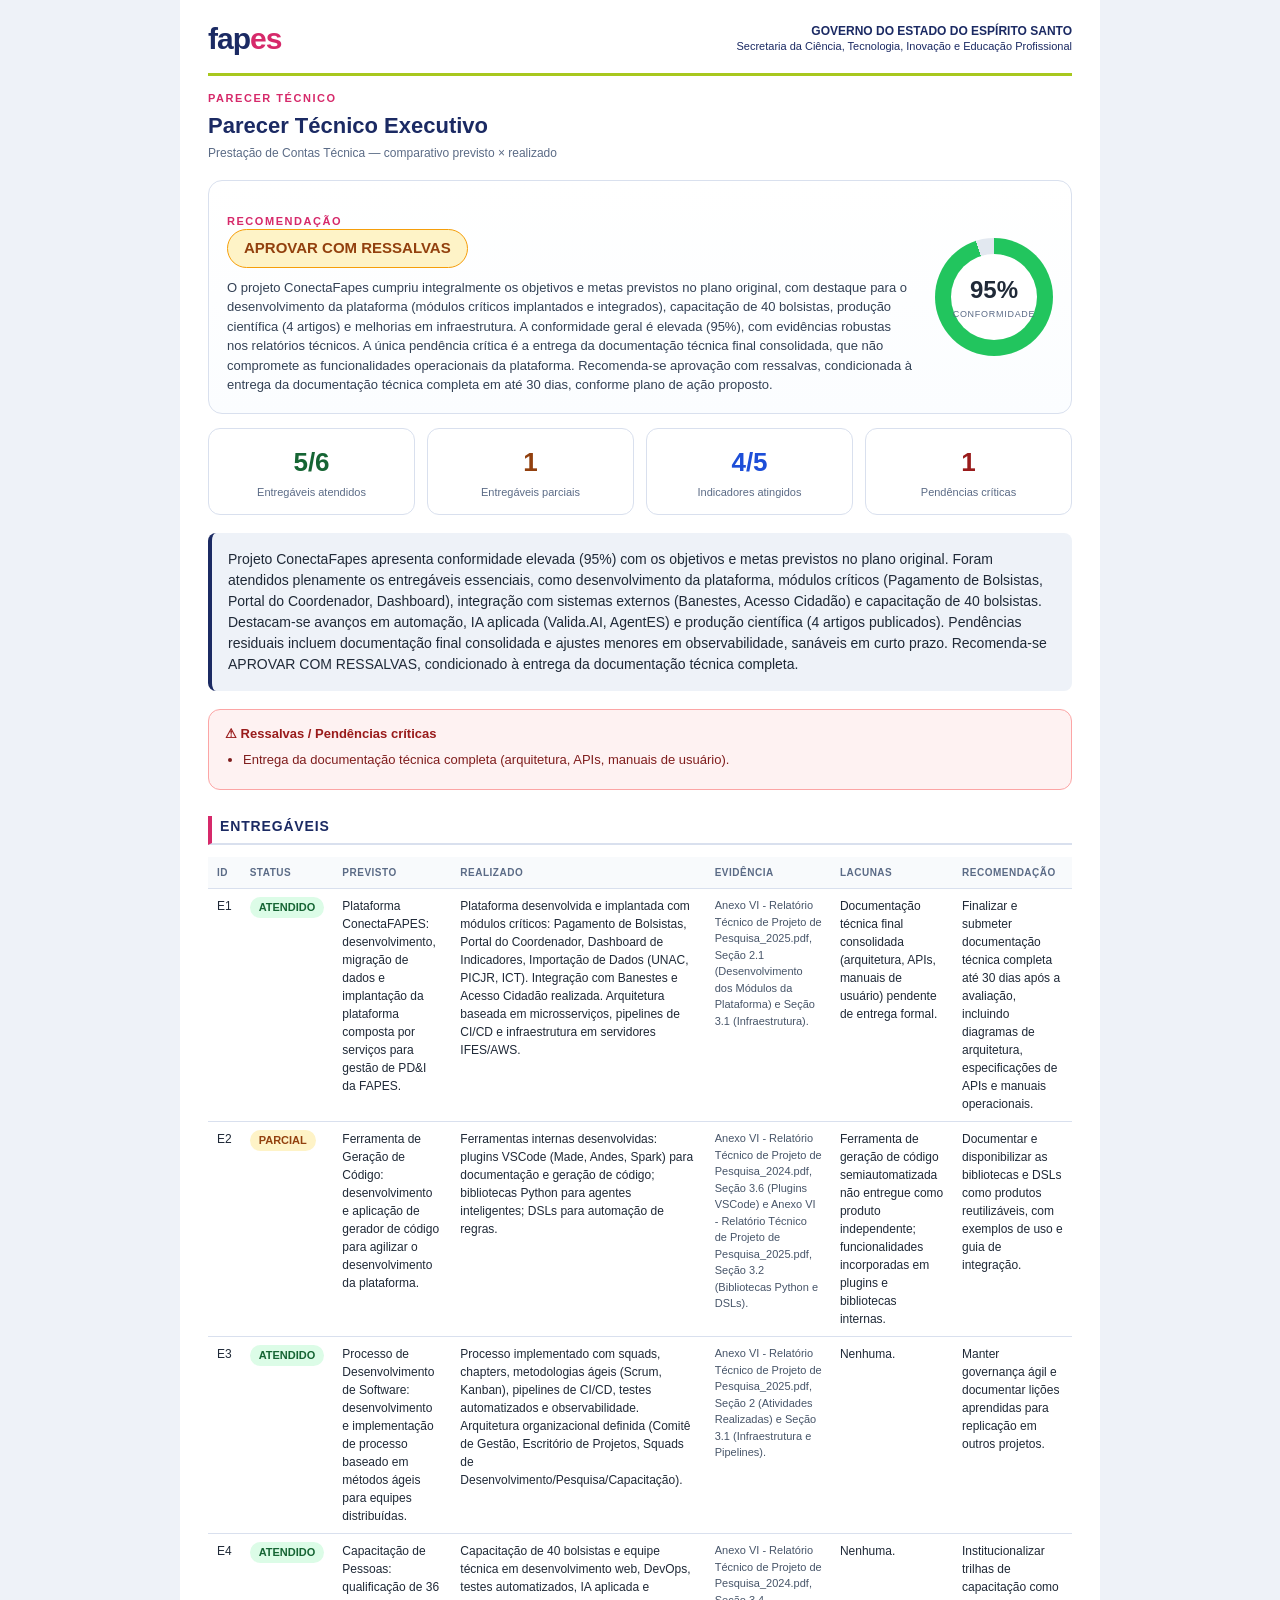
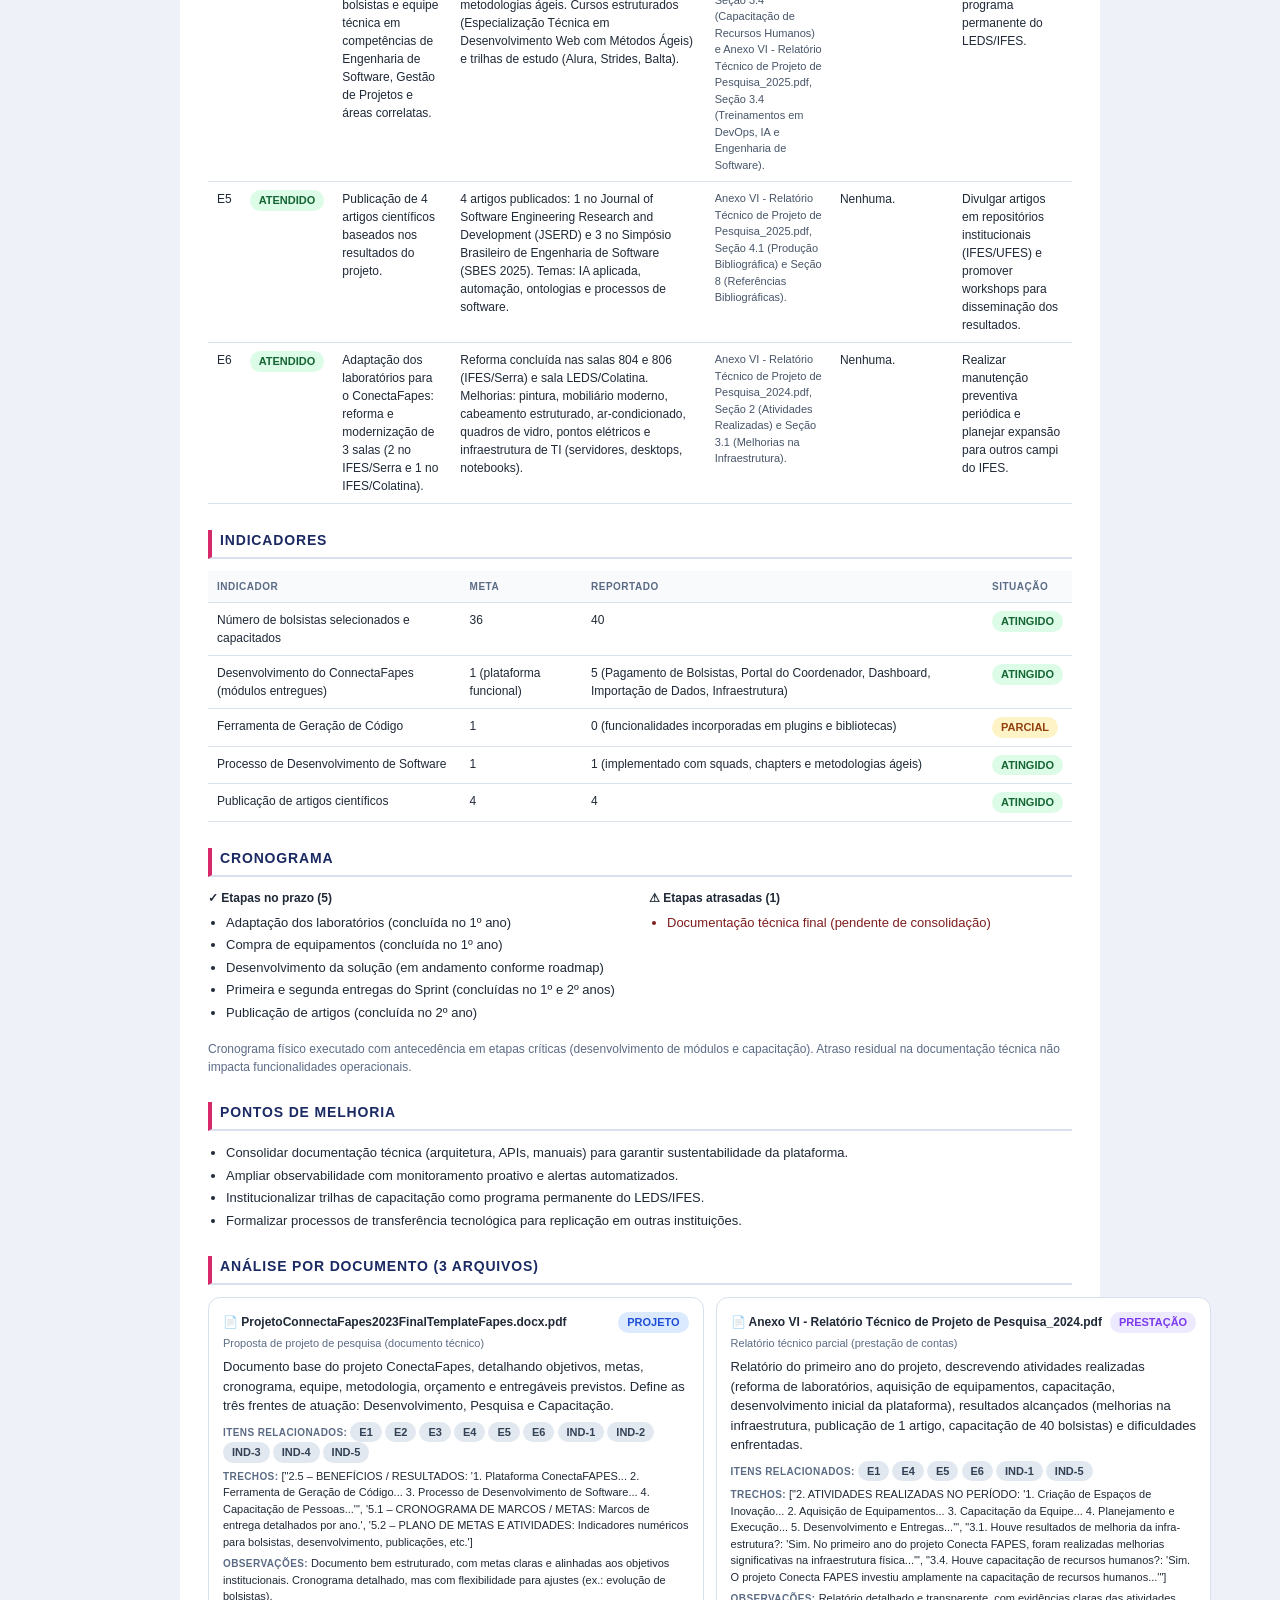
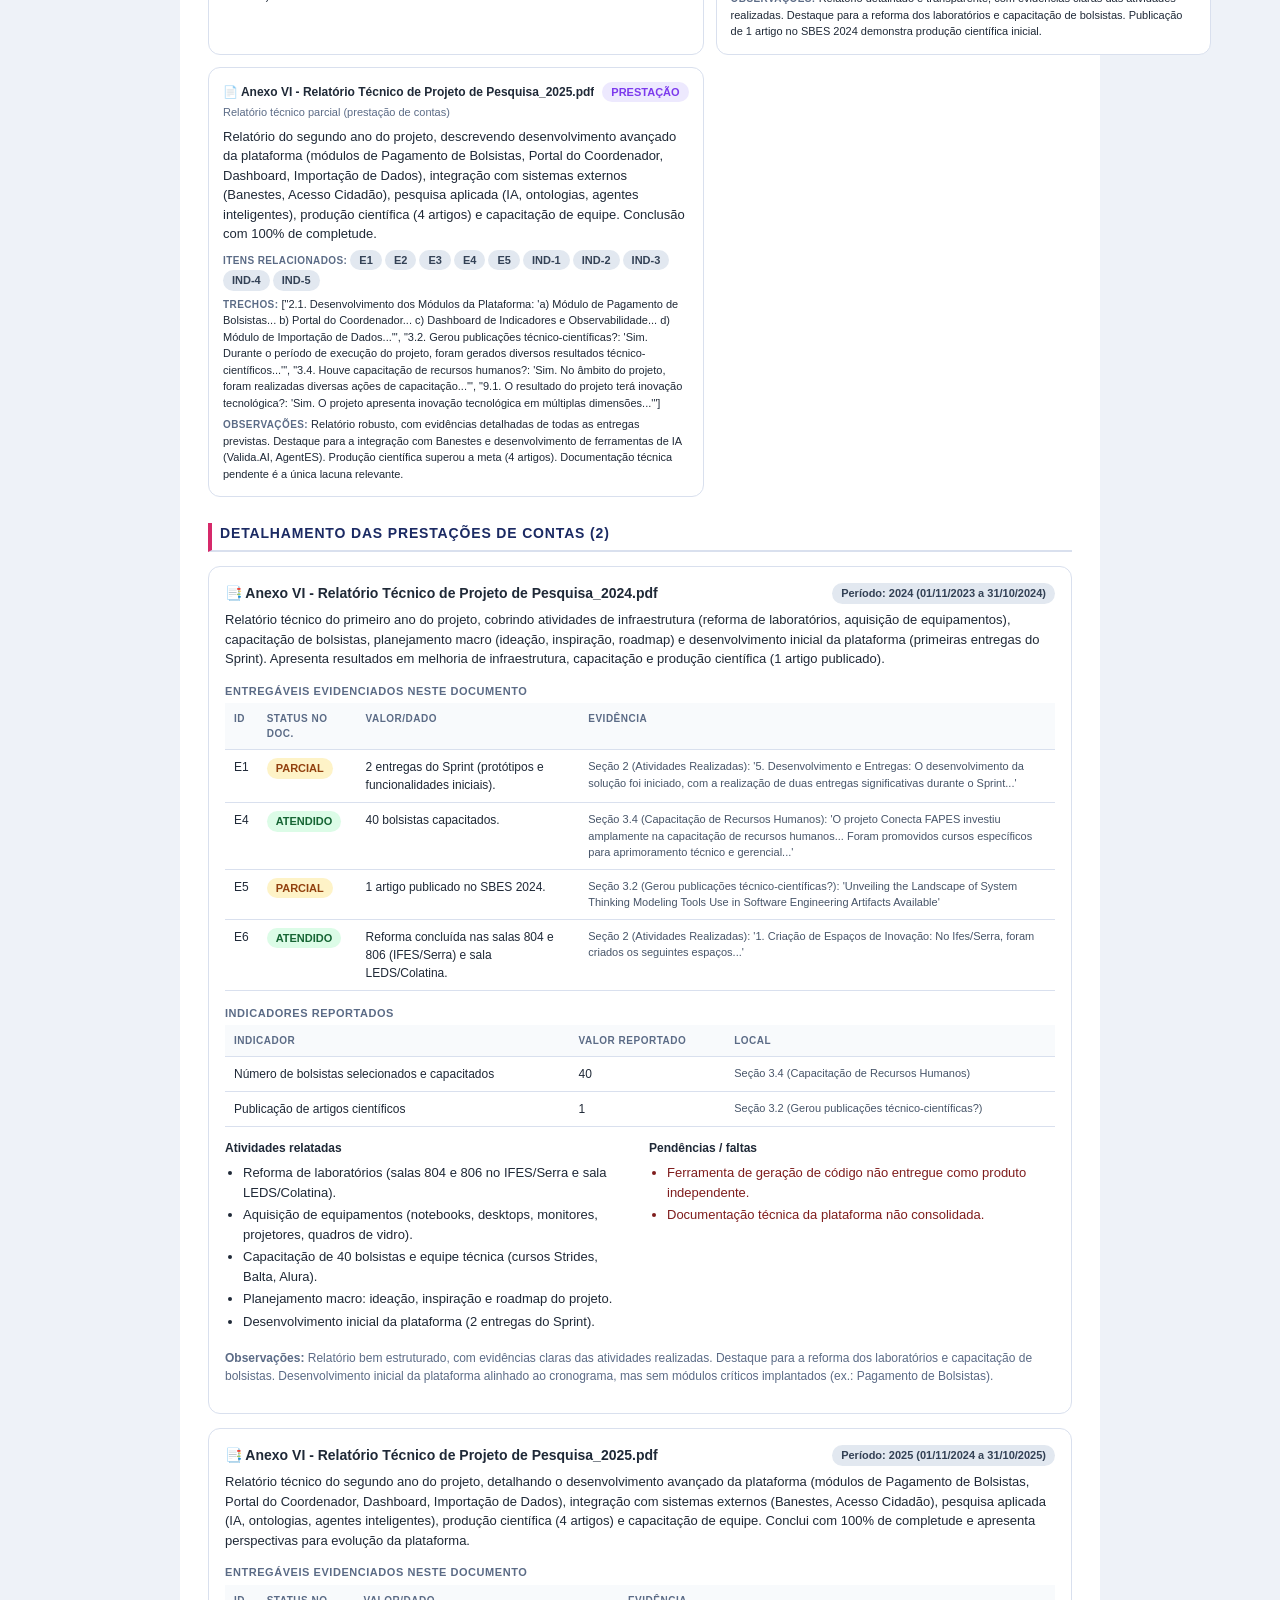
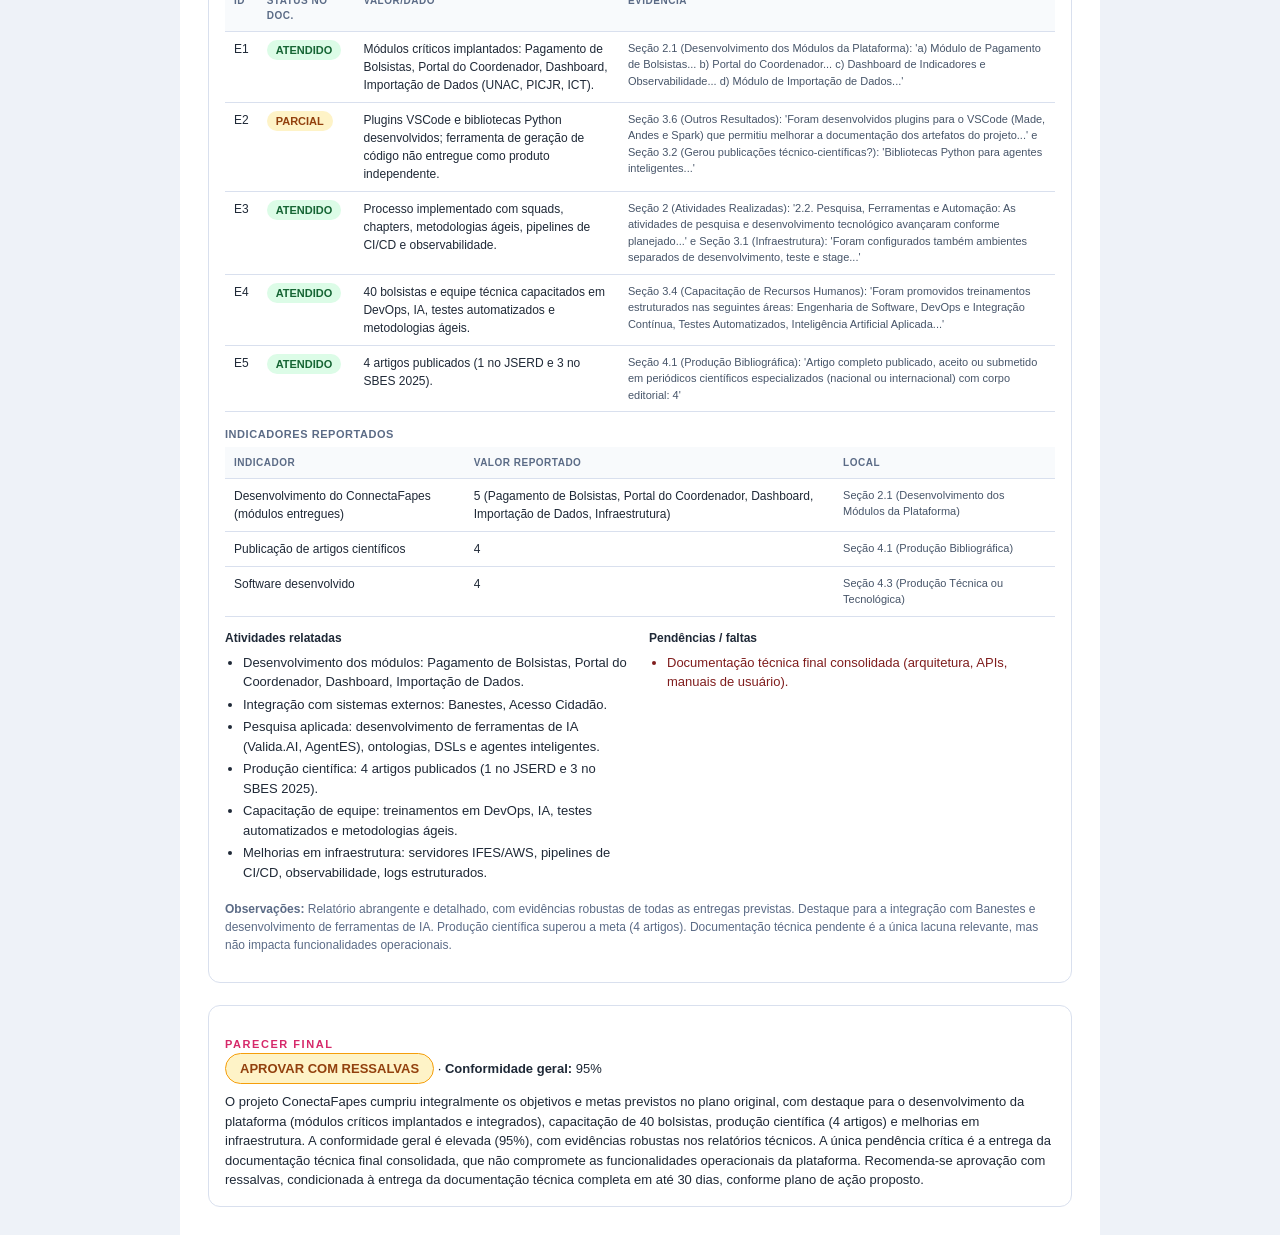
==== commit 356d9a08: "style: identidade visual FAPES / Governo do ES na web e no relatório Paleta institucional: azul-mari" ====
--- a/parecer.html
+++ b/parecer.html
@@ -3,18 +3,25 @@
 <meta name="viewport" content="width=device-width, initial-scale=1">
 <title>Parecer Técnico Executivo — Prestação de Contas Técnica</title>
 <style>
-  :root { --ink:#0f172a; --muted:#64748b; --line:#e2e8f0; --bg:#f8fafc; }
+  :root { --ink:#1f2937; --muted:#5b6b86; --line:#d9e0ee; --bg:#eef2f8;
+    --navy:#1b2a63; --magenta:#d6296a; --lime:#a8c81e; }
   * { box-sizing:border-box; }
   body { margin:0; background:var(--bg); color:var(--ink);
     font-family:-apple-system,Segoe UI,Roboto,Helvetica,Arial,sans-serif;
     font-size:13px; line-height:1.5; }
-  .page { max-width:920px; margin:0 auto; padding:28px; background:#fff; }
-  .kicker { letter-spacing:.14em; font-size:11px; color:var(--muted);
-    text-transform:uppercase; font-weight:600; }
-  h1 { font-size:22px; margin:2px 0 2px; }
+  .page { max-width:920px; margin:0 auto; padding:0 28px 28px; background:#fff; }
+  .fapes-hd { display:flex; align-items:center; justify-content:space-between;
+    gap:16px; padding:16px 0 12px; border-bottom:3px solid var(--lime); margin-bottom:6px; }
+  .wordmark { font-size:30px; font-weight:800; letter-spacing:-1px; }
+  .wordmark .fap { color:var(--navy); } .wordmark .es { color:var(--magenta); }
+  .gov-id { text-align:right; color:var(--navy); font-size:11px; line-height:1.3; }
+  .gov-id strong { display:block; font-size:12px; }
+  .kicker { letter-spacing:.14em; font-size:11px; color:var(--magenta);
+    text-transform:uppercase; font-weight:700; margin-top:14px; }
+  h1 { font-size:22px; margin:2px 0 2px; color:var(--navy); }
   h2 { font-size:14px; text-transform:uppercase; letter-spacing:.06em;
-    color:var(--muted); border-bottom:2px solid var(--line);
-    padding-bottom:6px; margin:26px 0 12px; }
+    color:var(--navy); border-bottom:2px solid var(--line);
+    border-left:4px solid var(--magenta); padding:0 0 6px 8px; margin:26px 0 12px; }
   .sub { color:var(--muted); font-size:12px; }
   /* HERO */
   .hero { display:flex; gap:22px; align-items:center; margin-top:18px;
@@ -39,8 +46,8 @@
     text-align:center; background:#fff; }
   .tile-num { font-size:26px; font-weight:800; }
   .tile-lbl { font-size:11px; color:var(--muted); margin-top:2px; }
-  .summary { margin-top:18px; padding:16px; background:#f1f5f9;
-    border-left:4px solid #64748b; border-radius:8px; font-size:14px; }
+  .summary { margin-top:18px; padding:16px; background:#eef2f8;
+    border-left:4px solid var(--navy); border-radius:8px; font-size:14px; }
   table { width:100%; border-collapse:collapse; font-size:12px; }
   th,td { text-align:left; padding:8px 9px; border-bottom:1px solid var(--line);
     vertical-align:top; }
@@ -92,7 +99,12 @@
     .cols,.docs{grid-template-columns:1fr} .hero{flex-direction:column} }
 </style></head>
 <body><div class="page">
-  <div class="kicker">FAPES / IFES · Parecer Técnico</div>
+  <div class="fapes-hd">
+    <span class="wordmark"><span class="fap">fap</span><span class="es">es</span></span>
+    <span class="gov-id"><strong>GOVERNO DO ESTADO DO ESPÍRITO SANTO</strong>
+      Secretaria da Ciência, Tecnologia, Inovação e Educação Profissional</span>
+  </div>
+  <div class="kicker">Parecer Técnico</div>
   <h1>Parecer Técnico Executivo</h1>
   <div class="sub">Prestação de Contas Técnica — comparativo previsto × realizado</div>
 
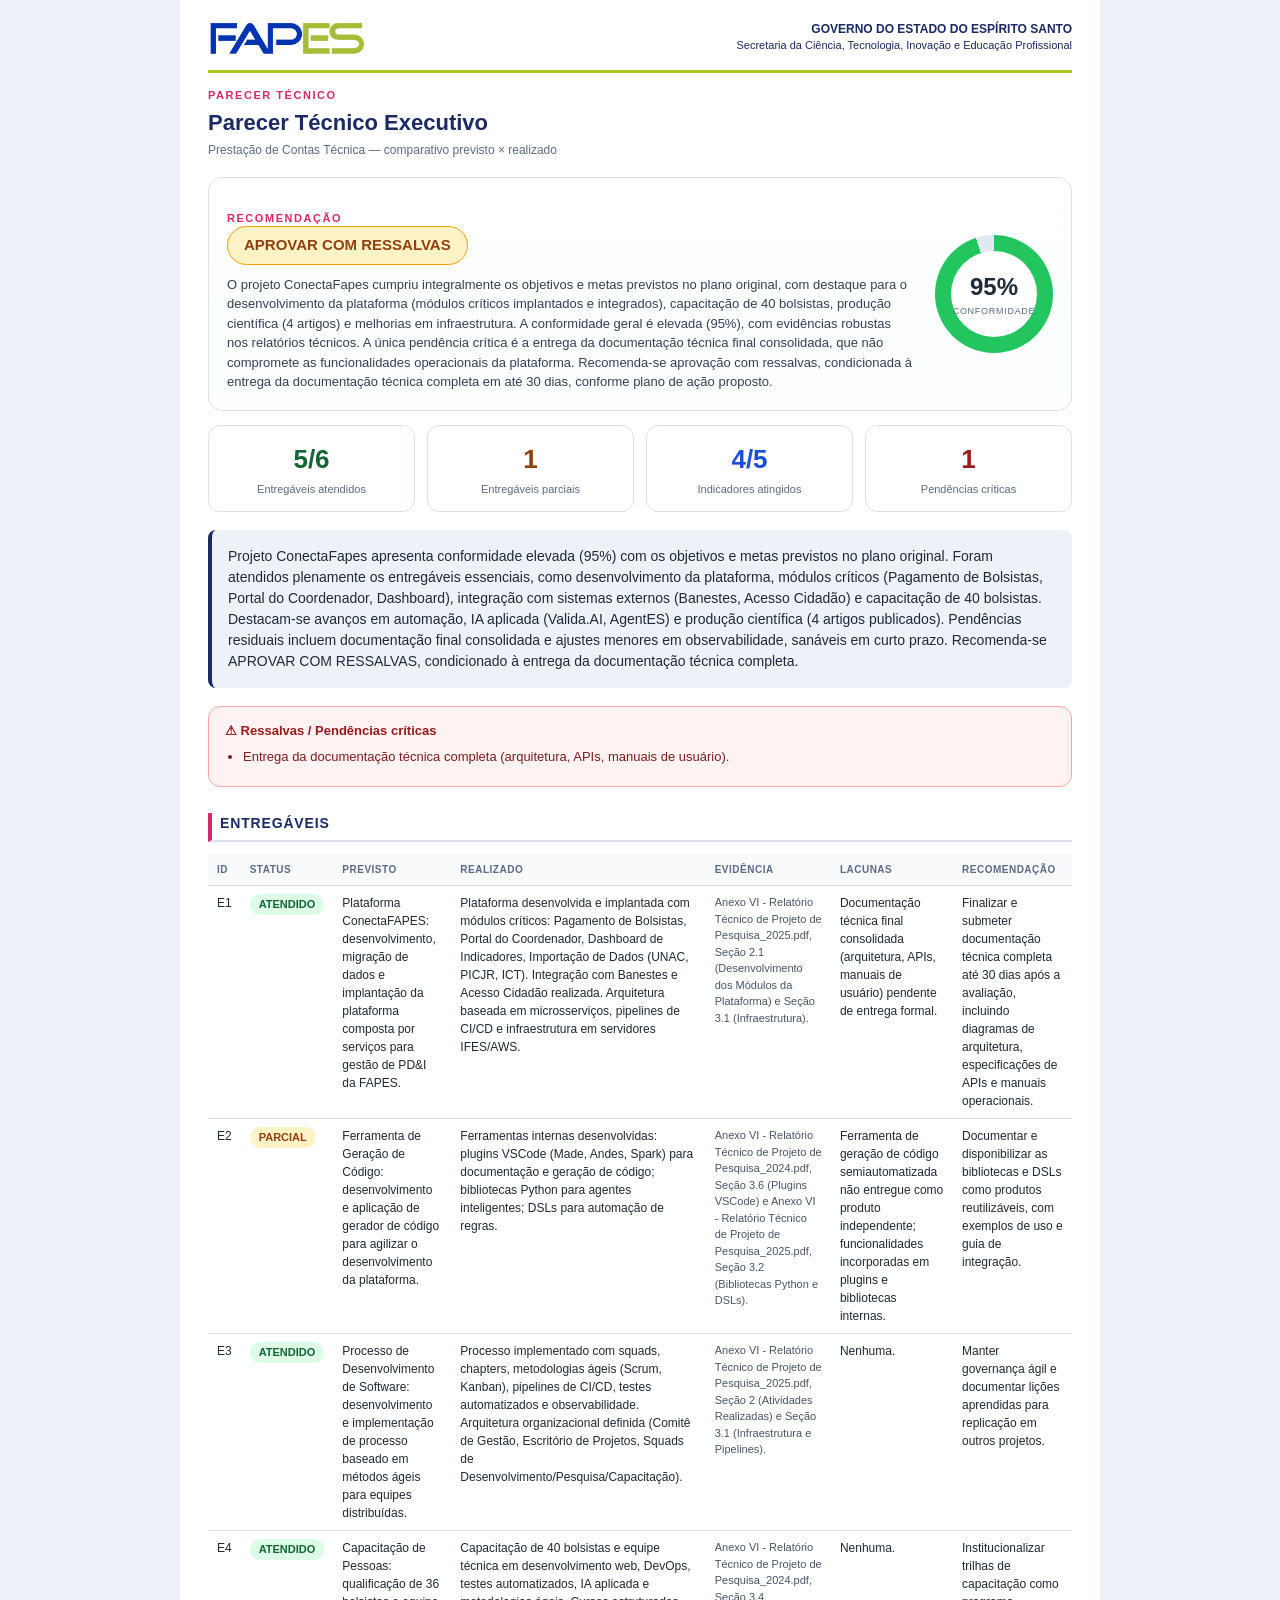
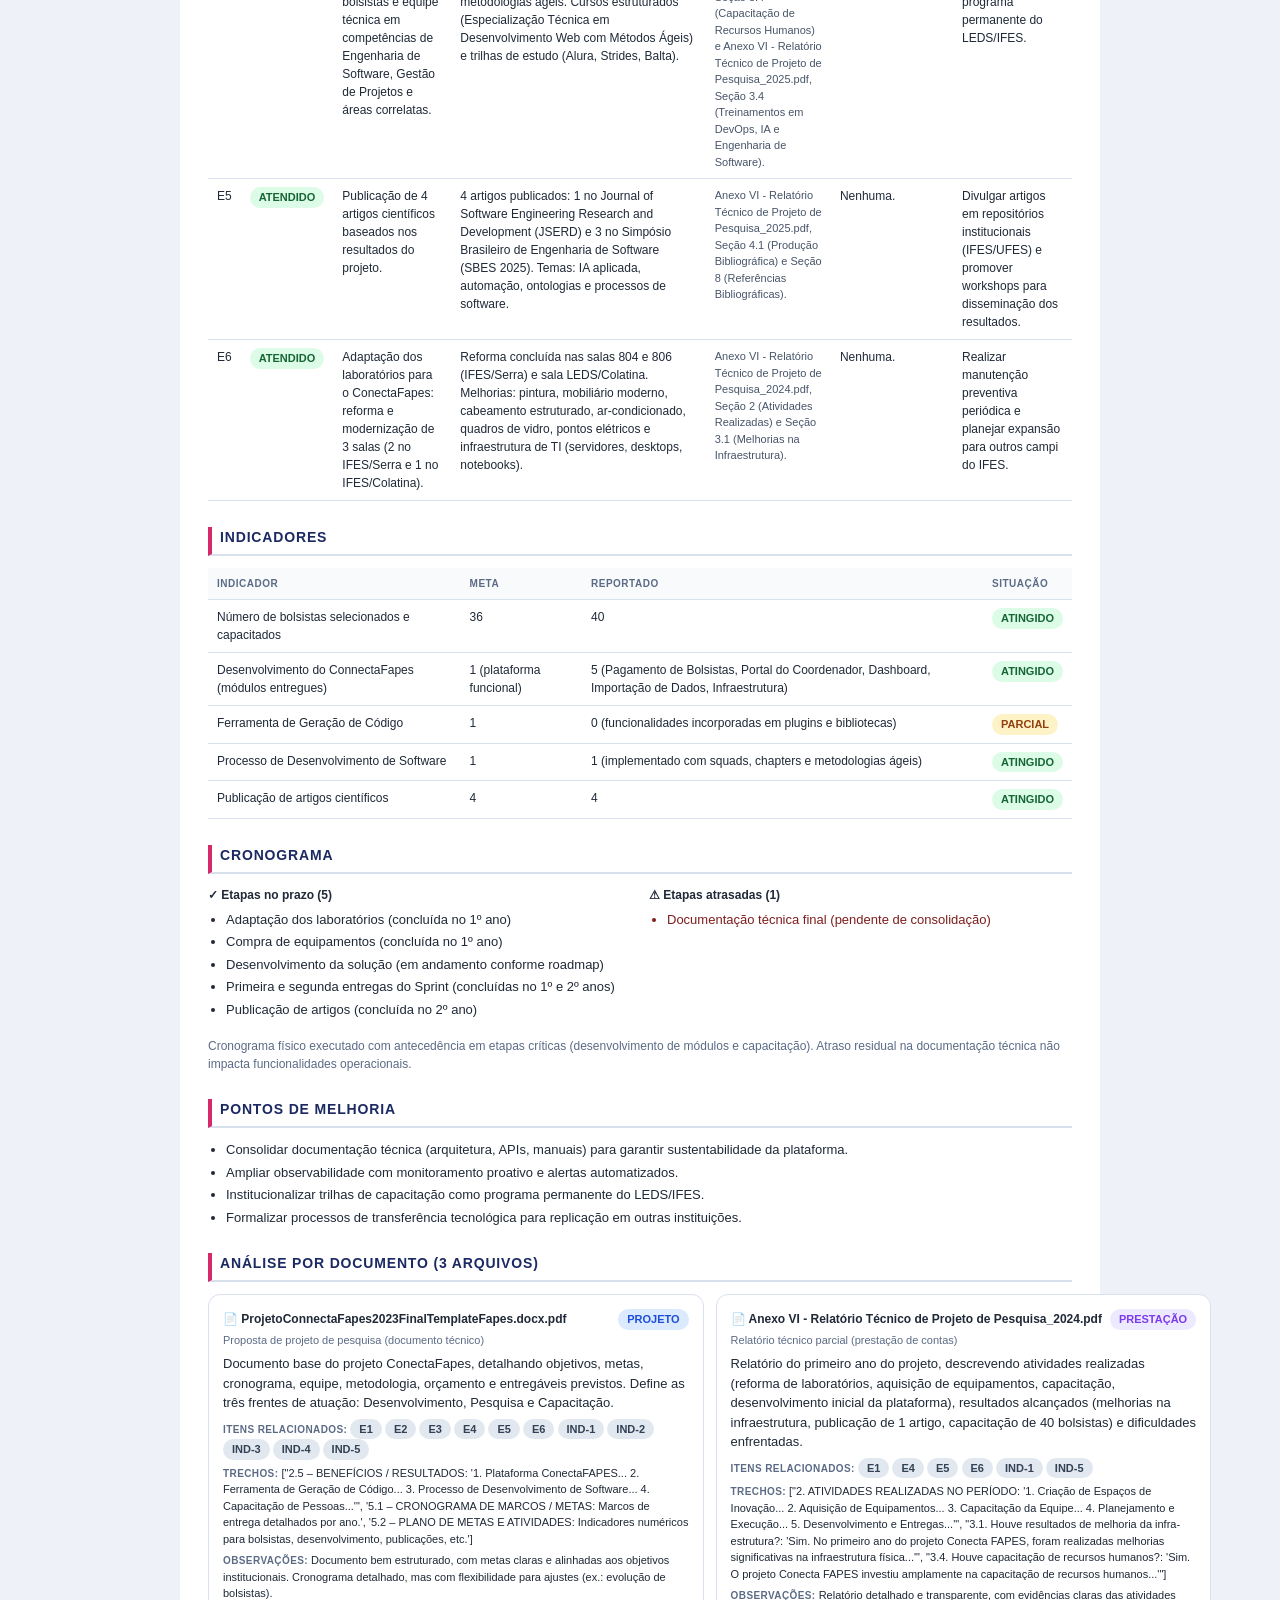
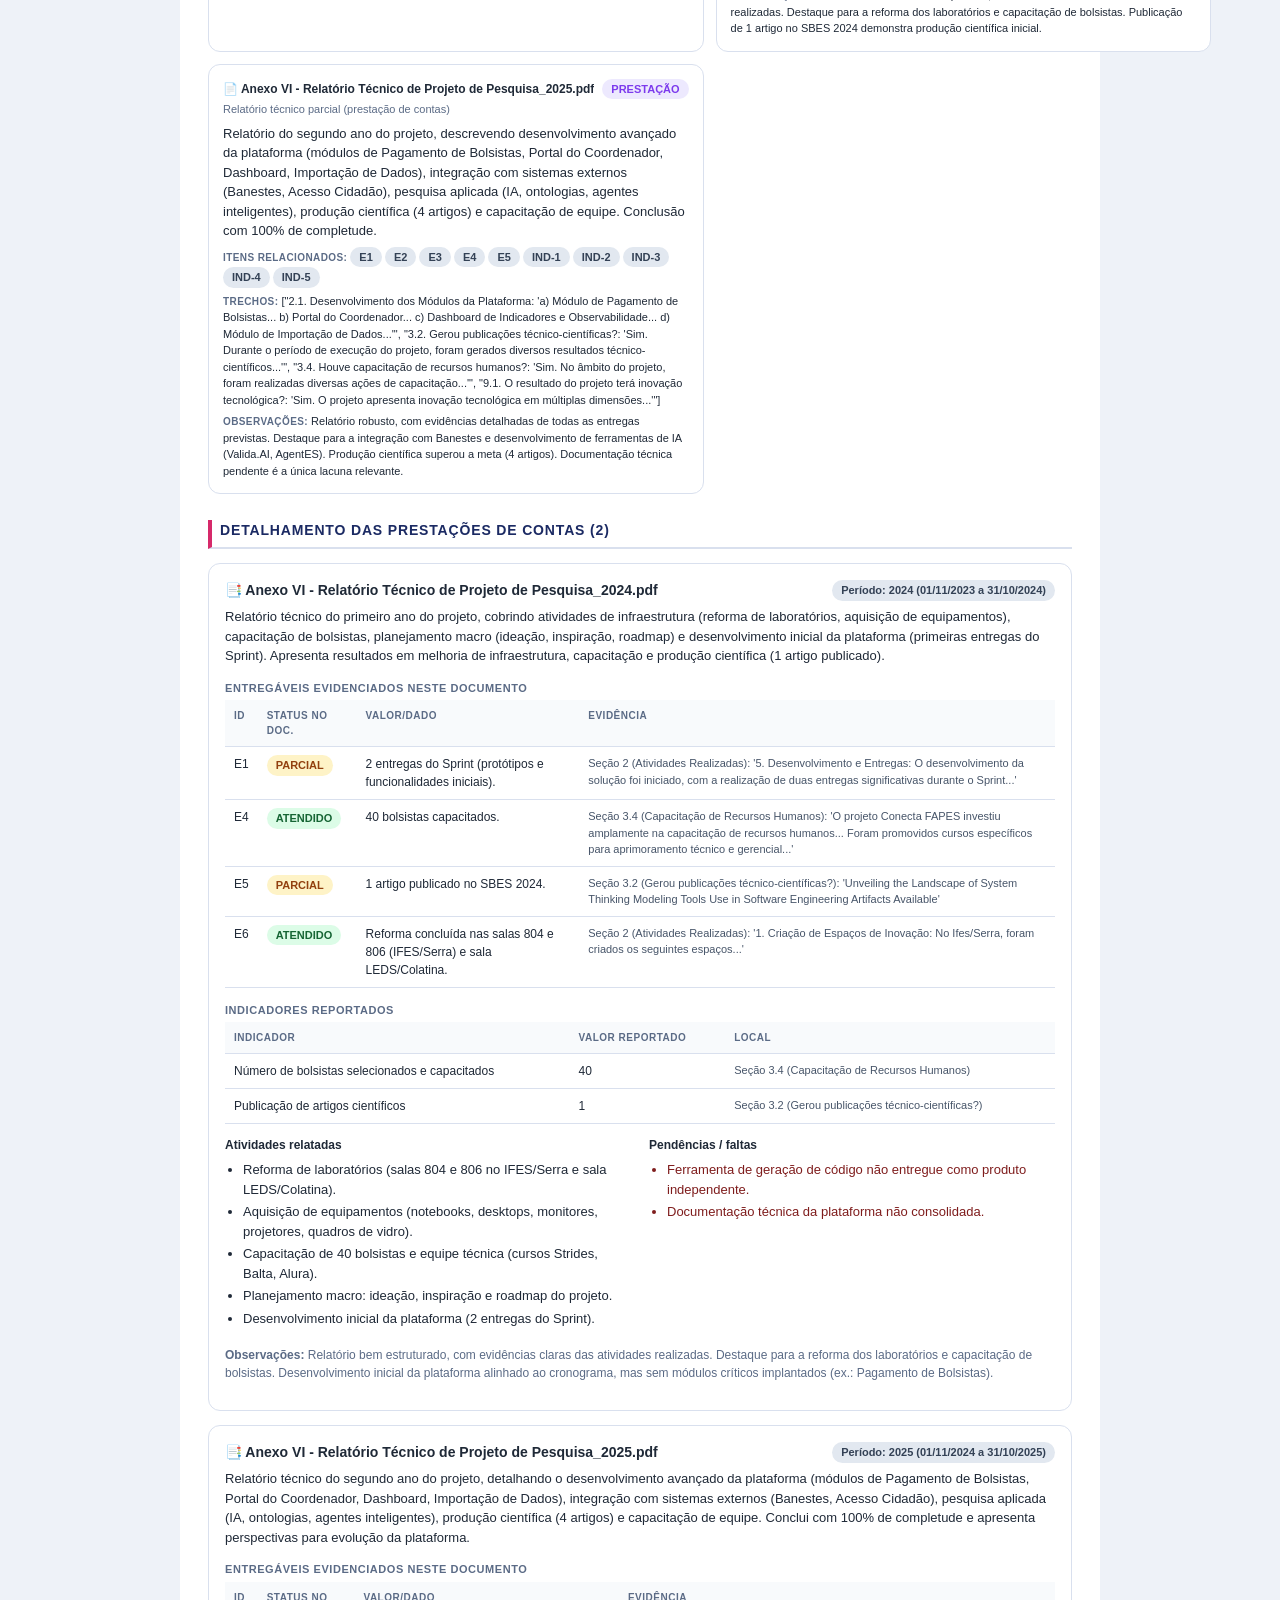
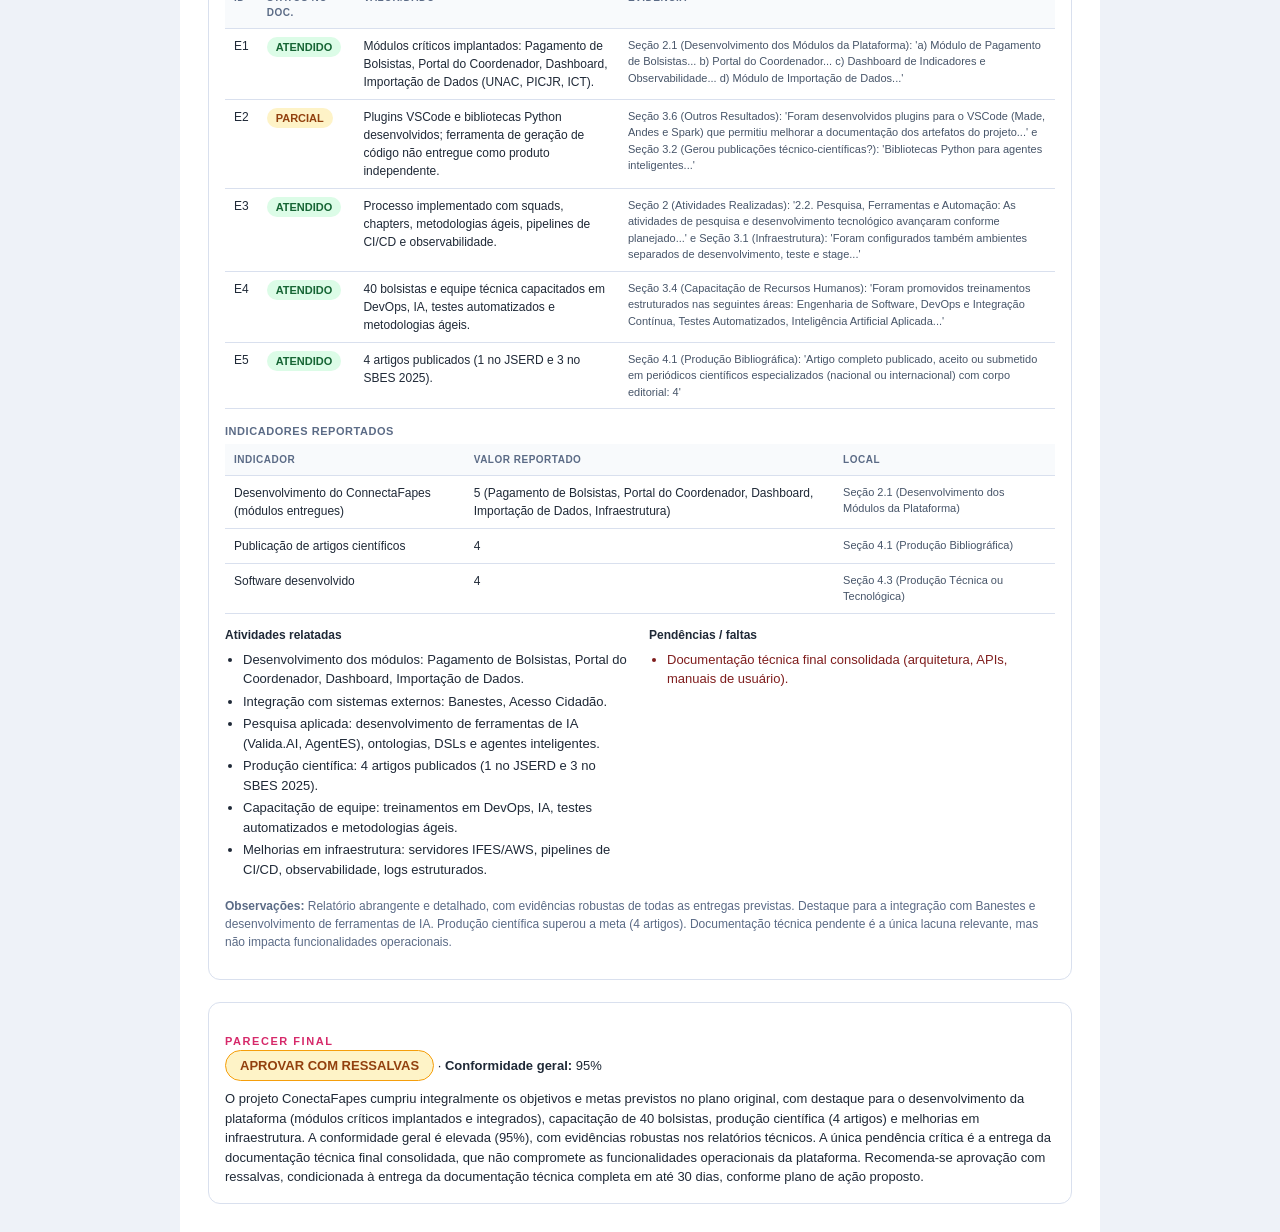
==== commit 6be31582: "style: logo oficial FAPES no cabeçalho (web e relatório) - src/static/logo.png (logo oficial FAPES) " ====
--- a/parecer.html
+++ b/parecer.html
@@ -12,8 +12,7 @@
   .page { max-width:920px; margin:0 auto; padding:0 28px 28px; background:#fff; }
   .fapes-hd { display:flex; align-items:center; justify-content:space-between;
     gap:16px; padding:16px 0 12px; border-bottom:3px solid var(--lime); margin-bottom:6px; }
-  .wordmark { font-size:30px; font-weight:800; letter-spacing:-1px; }
-  .wordmark .fap { color:var(--navy); } .wordmark .es { color:var(--magenta); }
+  .fapes-hd .logo { height:42px; width:auto; display:block; }
   .gov-id { text-align:right; color:var(--navy); font-size:11px; line-height:1.3; }
   .gov-id strong { display:block; font-size:12px; }
   .kicker { letter-spacing:.14em; font-size:11px; color:var(--magenta);
@@ -100,7 +99,7 @@
 </style></head>
 <body><div class="page">
   <div class="fapes-hd">
-    <span class="wordmark"><span class="fap">fap</span><span class="es">es</span></span>
+    <img class="logo" src="[data-uri]" alt="FAPES">
     <span class="gov-id"><strong>GOVERNO DO ESTADO DO ESPÍRITO SANTO</strong>
       Secretaria da Ciência, Tecnologia, Inovação e Educação Profissional</span>
   </div>
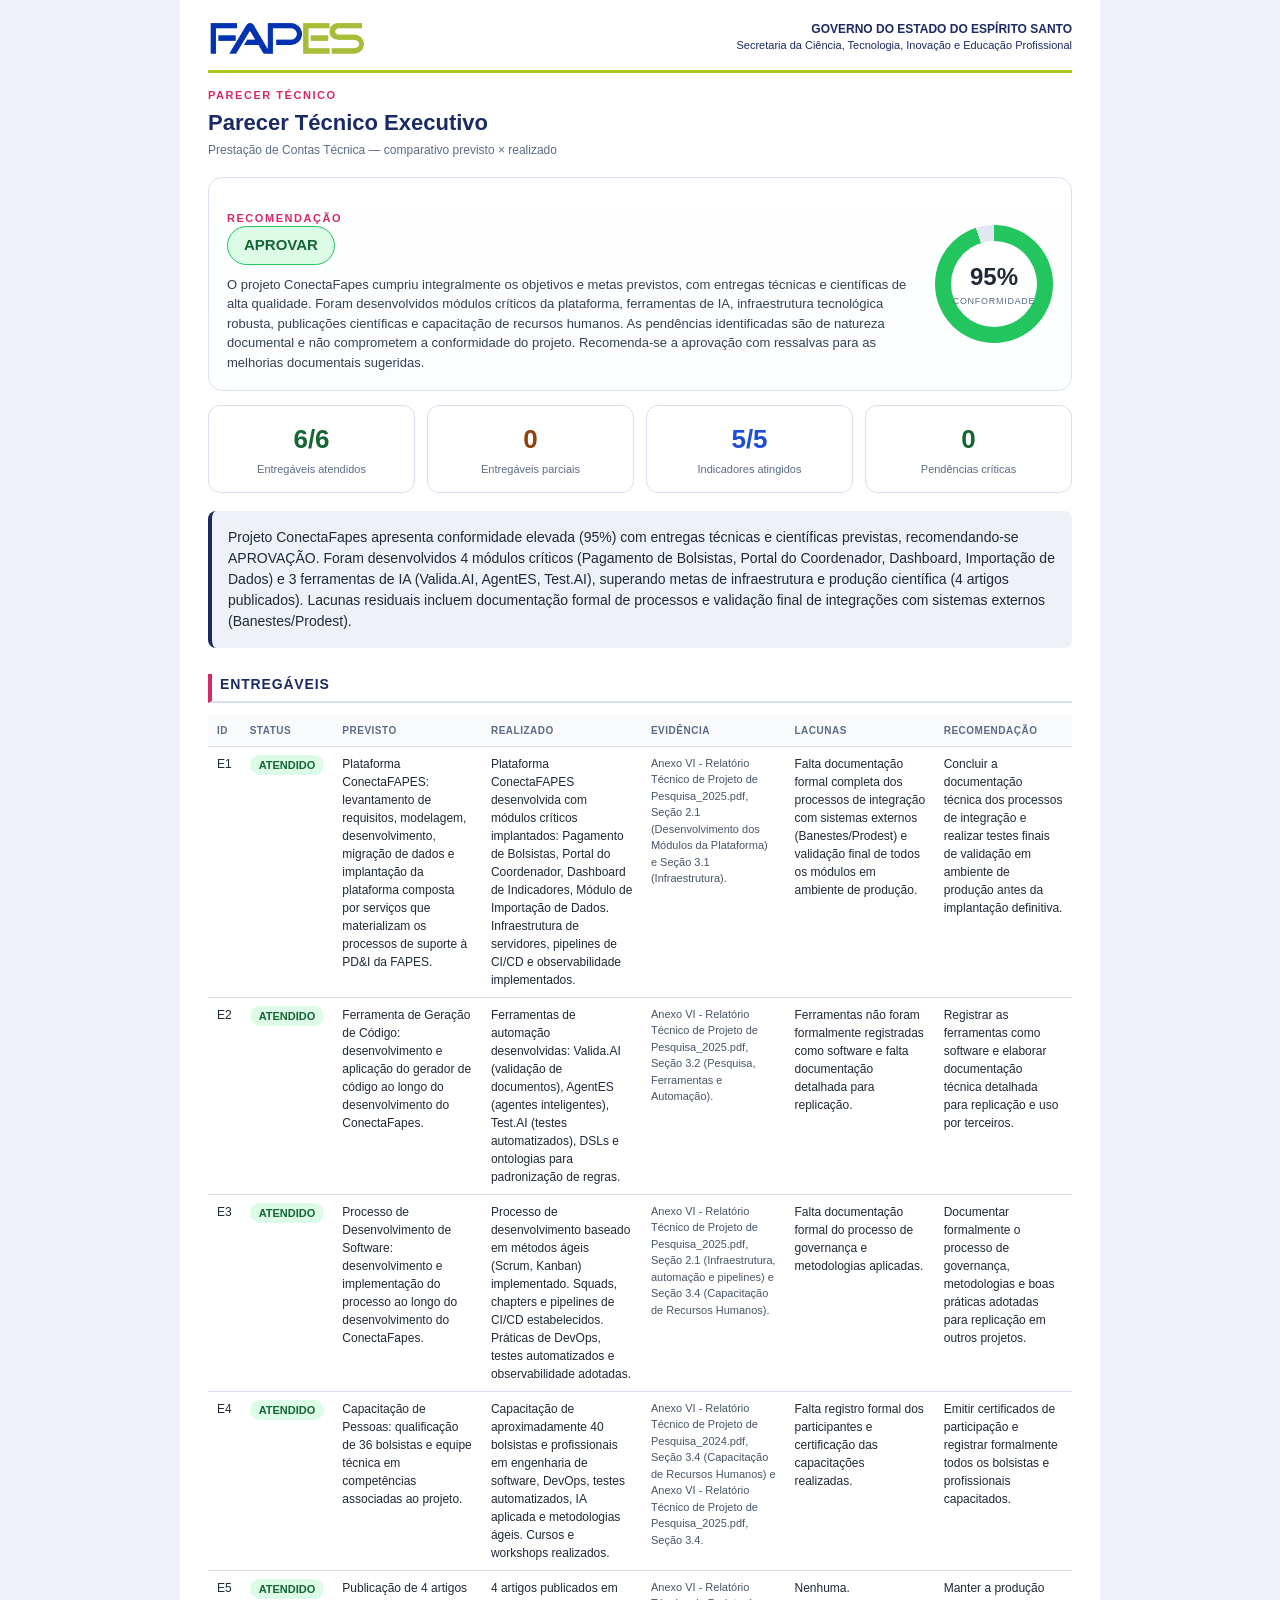
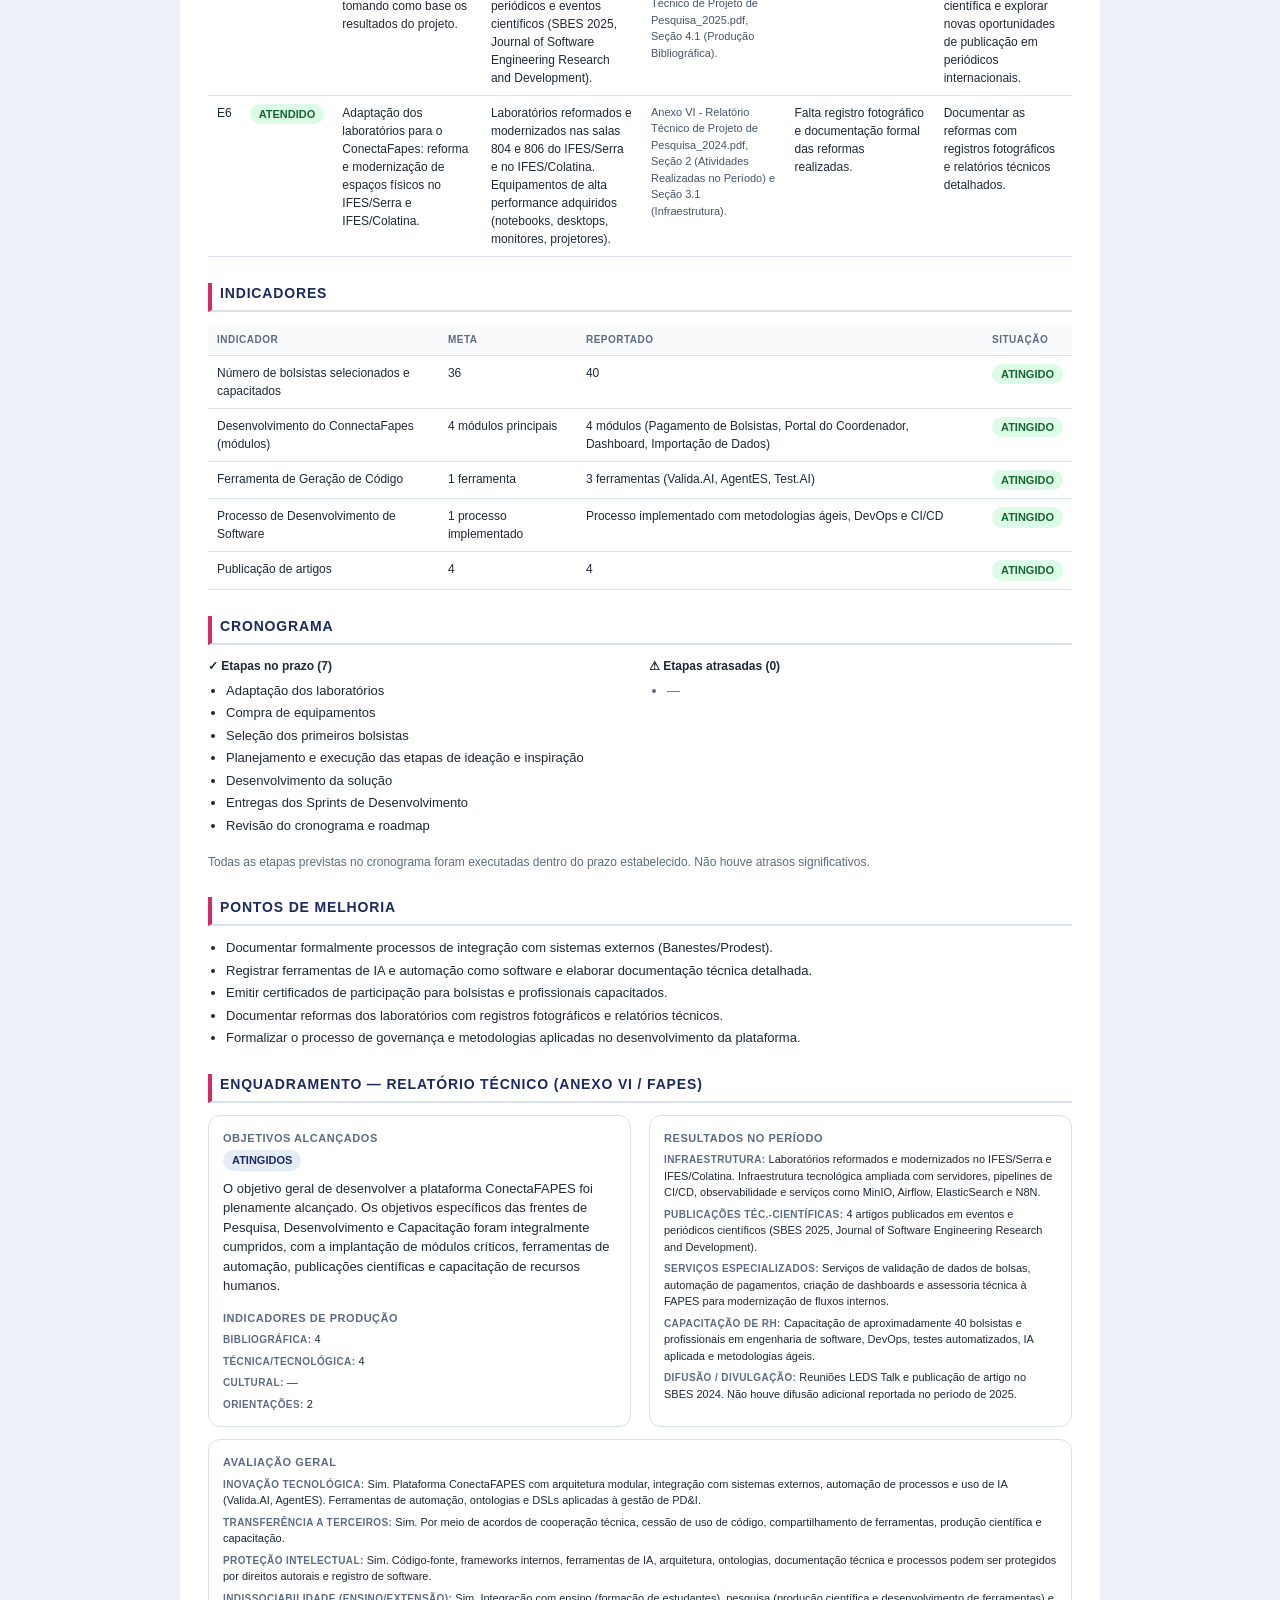
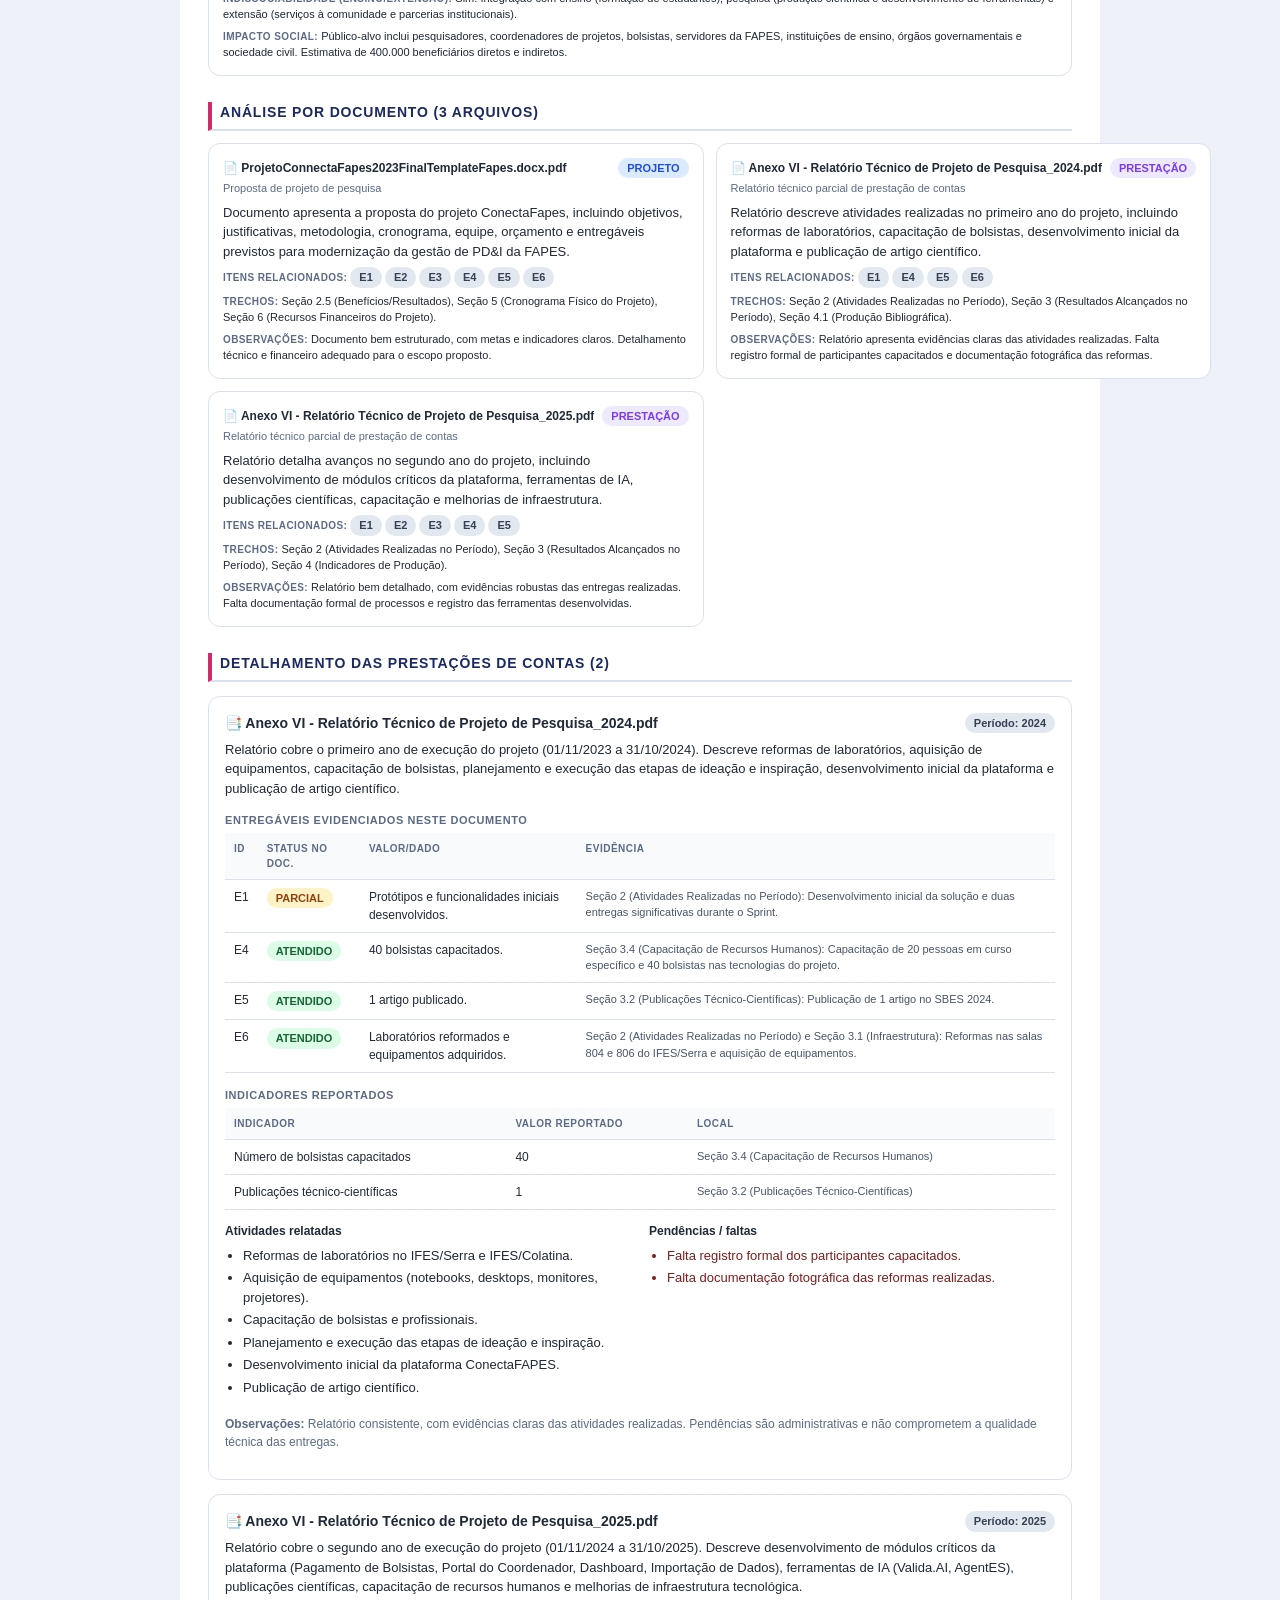
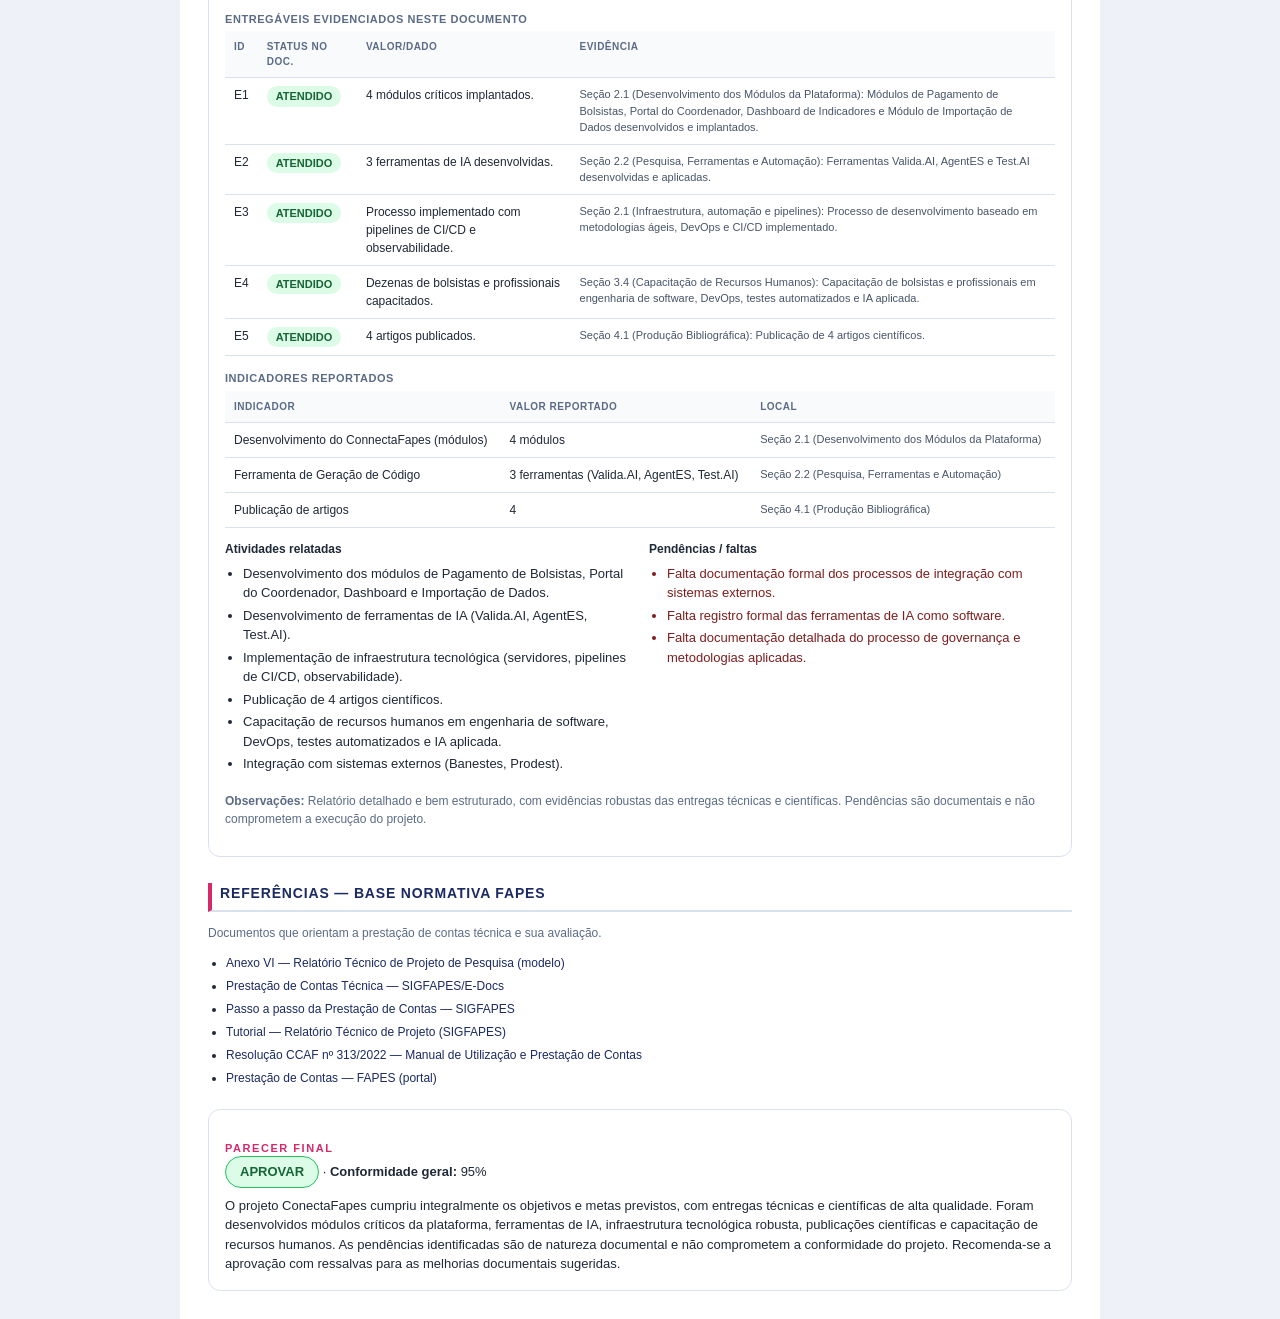
==== commit 33bda54d: "feat: critérios do Anexo VI (FAPES) + referências normativas no relatório Alinha a análise à estrutu" ====
--- a/parecer.html
+++ b/parecer.html
@@ -28,8 +28,8 @@
     background:linear-gradient(180deg,#fff,#fbfdff); }
   .verdict { flex:1; }
   .verdict .badge { display:inline-block; padding:7px 16px; border-radius:999px;
-    font-weight:800; font-size:15px; color:#92400e; background:#fef3c7;
-    border:1px solid #f59e0b; }
+    font-weight:800; font-size:15px; color:#166534; background:#dcfce7;
+    border:1px solid #22c55e; }
   .verdict .just { margin-top:10px; color:#334155; }
   .gauge { width:118px; height:118px; border-radius:50%; display:flex;
     align-items:center; justify-content:center; flex:0 0 auto; }
@@ -84,10 +84,13 @@
   .det-res { margin:4px 0 12px; }
   .det-sub { font-size:11px; text-transform:uppercase; letter-spacing:.05em;
     color:var(--muted); font-weight:700; margin:14px 0 4px; }
+  .refs { font-size:12px; } .refs li { margin:5px 0; }
+  .refs a { color:var(--navy); text-decoration:none; }
+  .refs a:hover { text-decoration:underline; }
   .foot { margin-top:22px; padding:16px; border:1px solid var(--line);
     border-radius:12px; background:#fff; }
   .foot .badge { display:inline-block; padding:5px 14px; border-radius:999px;
-    font-weight:800; color:#92400e; background:#fef3c7; border:1px solid #f59e0b; }
+    font-weight:800; color:#166534; background:#dcfce7; border:1px solid #22c55e; }
   @media print {
     body { background:#fff; font-size:11px; }
     .page { max-width:none; padding:0; }
@@ -110,8 +113,8 @@
   <div class="hero">
     <div class="verdict">
       <div class="kicker">Recomendação</div>
-      <div class="badge">APROVAR COM RESSALVAS</div>
-      <div class="just">O projeto ConectaFapes cumpriu integralmente os objetivos e metas previstos no plano original, com destaque para o desenvolvimento da plataforma (módulos críticos implantados e integrados), capacitação de 40 bolsistas, produção científica (4 artigos) e melhorias em infraestrutura. A conformidade geral é elevada (95%), com evidências robustas nos relatórios técnicos. A única pendência crítica é a entrega da documentação técnica final consolidada, que não compromete as funcionalidades operacionais da plataforma. Recomenda-se aprovação com ressalvas, condicionada à entrega da documentação técnica completa em até 30 dias, conforme plano de ação proposto.</div>
+      <div class="badge">APROVAR</div>
+      <div class="just">O projeto ConectaFapes cumpriu integralmente os objetivos e metas previstos, com entregas técnicas e científicas de alta qualidade. Foram desenvolvidos módulos críticos da plataforma, ferramentas de IA, infraestrutura tecnológica robusta, publicações científicas e capacitação de recursos humanos. As pendências identificadas são de natureza documental e não comprometem a conformidade do projeto. Recomenda-se a aprovação com ressalvas para as melhorias documentais sugeridas.</div>
     </div>
     <div class="gauge" style="background:
         conic-gradient(#22c55e 342deg, #e2e8f0 0)">
@@ -120,19 +123,15 @@
   </div>
 
   <div class="tiles">
-    <div class="tile"><div class="tile-num" style="color:#166534">5/6</div><div class="tile-lbl">Entregáveis atendidos</div></div>
-    <div class="tile"><div class="tile-num" style="color:#92400e">1</div><div class="tile-lbl">Entregáveis parciais</div></div>
-    <div class="tile"><div class="tile-num" style="color:#1d4ed8">4/5</div><div class="tile-lbl">Indicadores atingidos</div></div>
-    <div class="tile"><div class="tile-num" style="color:#991b1b">1</div><div class="tile-lbl">Pendências críticas</div></div>
+    <div class="tile"><div class="tile-num" style="color:#166534">6/6</div><div class="tile-lbl">Entregáveis atendidos</div></div>
+    <div class="tile"><div class="tile-num" style="color:#92400e">0</div><div class="tile-lbl">Entregáveis parciais</div></div>
+    <div class="tile"><div class="tile-num" style="color:#1d4ed8">5/5</div><div class="tile-lbl">Indicadores atingidos</div></div>
+    <div class="tile"><div class="tile-num" style="color:#166534">0</div><div class="tile-lbl">Pendências críticas</div></div>
   </div>
 
-  <div class="summary">Projeto ConectaFapes apresenta conformidade elevada (95%) com os objetivos e metas previstos no plano original. Foram atendidos plenamente os entregáveis essenciais, como desenvolvimento da plataforma, módulos críticos (Pagamento de Bolsistas, Portal do Coordenador, Dashboard), integração com sistemas externos (Banestes, Acesso Cidadão) e capacitação de 40 bolsistas. Destacam-se avanços em automação, IA aplicada (Valida.AI, AgentES) e produção científica (4 artigos publicados). Pendências residuais incluem documentação final consolidada e ajustes menores em observabilidade, sanáveis em curto prazo. Recomenda-se APROVAR COM RESSALVAS, condicionado à entrega da documentação técnica completa.</div>
+  <div class="summary">Projeto ConectaFapes apresenta conformidade elevada (95%) com entregas técnicas e científicas previstas, recomendando-se APROVAÇÃO. Foram desenvolvidos 4 módulos críticos (Pagamento de Bolsistas, Portal do Coordenador, Dashboard, Importação de Dados) e 3 ferramentas de IA (Valida.AI, AgentES, Test.AI), superando metas de infraestrutura e produção científica (4 artigos publicados). Lacunas residuais incluem documentação formal de processos e validação final de integrações com sistemas externos (Banestes/Prodest).</div>
 
   
-      <div class="alert">
-        <div class="alert-title">⚠ Ressalvas / Pendências críticas</div>
-        <ul><li class="crit">Entrega da documentação técnica completa (arquitetura, APIs, manuais de usuário).</li></ul>
-      </div>
 
   <h2>Entregáveis</h2>
   <div style="overflow-x:auto"><table>
@@ -141,51 +140,51 @@
     <tbody><tr>
           <td class="mono">E1</td>
           <td><span class="chip" style="color:#166534;background:#dcfce7">ATENDIDO</span></td>
-          <td>Plataforma ConectaFAPES: desenvolvimento, migração de dados e implantação da plataforma composta por serviços para gestão de PD&amp;I da FAPES.</td>
-          <td>Plataforma desenvolvida e implantada com módulos críticos: Pagamento de Bolsistas, Portal do Coordenador, Dashboard de Indicadores, Importação de Dados (UNAC, PICJR, ICT). Integração com Banestes e Acesso Cidadão realizada. Arquitetura baseada em microsserviços, pipelines de CI/CD e infraestrutura em servidores IFES/AWS.</td>
+          <td>Plataforma ConectaFAPES: levantamento de requisitos, modelagem, desenvolvimento, migração de dados e implantação da plataforma composta por serviços que materializam os processos de suporte à PD&amp;I da FAPES.</td>
+          <td>Plataforma ConectaFAPES desenvolvida com módulos críticos implantados: Pagamento de Bolsistas, Portal do Coordenador, Dashboard de Indicadores, Módulo de Importação de Dados. Infraestrutura de servidores, pipelines de CI/CD e observabilidade implementados.</td>
           <td class="ev">Anexo VI - Relatório Técnico de Projeto de Pesquisa_2025.pdf, Seção 2.1 (Desenvolvimento dos Módulos da Plataforma) e Seção 3.1 (Infraestrutura).</td>
-          <td>Documentação técnica final consolidada (arquitetura, APIs, manuais de usuário) pendente de entrega formal.</td>
-          <td>Finalizar e submeter documentação técnica completa até 30 dias após a avaliação, incluindo diagramas de arquitetura, especificações de APIs e manuais operacionais.</td>
+          <td>Falta documentação formal completa dos processos de integração com sistemas externos (Banestes/Prodest) e validação final de todos os módulos em ambiente de produção.</td>
+          <td>Concluir a documentação técnica dos processos de integração e realizar testes finais de validação em ambiente de produção antes da implantação definitiva.</td>
         </tr><tr>
           <td class="mono">E2</td>
-          <td><span class="chip" style="color:#92400e;background:#fef3c7">PARCIAL</span></td>
-          <td>Ferramenta de Geração de Código: desenvolvimento e aplicação de gerador de código para agilizar o desenvolvimento da plataforma.</td>
-          <td>Ferramentas internas desenvolvidas: plugins VSCode (Made, Andes, Spark) para documentação e geração de código; bibliotecas Python para agentes inteligentes; DSLs para automação de regras.</td>
-          <td class="ev">Anexo VI - Relatório Técnico de Projeto de Pesquisa_2024.pdf, Seção 3.6 (Plugins VSCode) e Anexo VI - Relatório Técnico de Projeto de Pesquisa_2025.pdf, Seção 3.2 (Bibliotecas Python e DSLs).</td>
-          <td>Ferramenta de geração de código semiautomatizada não entregue como produto independente; funcionalidades incorporadas em plugins e bibliotecas internas.</td>
-          <td>Documentar e disponibilizar as bibliotecas e DSLs como produtos reutilizáveis, com exemplos de uso e guia de integração.</td>
+          <td><span class="chip" style="color:#166534;background:#dcfce7">ATENDIDO</span></td>
+          <td>Ferramenta de Geração de Código: desenvolvimento e aplicação do gerador de código ao longo do desenvolvimento do ConectaFapes.</td>
+          <td>Ferramentas de automação desenvolvidas: Valida.AI (validação de documentos), AgentES (agentes inteligentes), Test.AI (testes automatizados), DSLs e ontologias para padronização de regras.</td>
+          <td class="ev">Anexo VI - Relatório Técnico de Projeto de Pesquisa_2025.pdf, Seção 3.2 (Pesquisa, Ferramentas e Automação).</td>
+          <td>Ferramentas não foram formalmente registradas como software e falta documentação detalhada para replicação.</td>
+          <td>Registrar as ferramentas como software e elaborar documentação técnica detalhada para replicação e uso por terceiros.</td>
         </tr><tr>
           <td class="mono">E3</td>
           <td><span class="chip" style="color:#166534;background:#dcfce7">ATENDIDO</span></td>
-          <td>Processo de Desenvolvimento de Software: desenvolvimento e implementação de processo baseado em métodos ágeis para equipes distribuídas.</td>
-          <td>Processo implementado com squads, chapters, metodologias ágeis (Scrum, Kanban), pipelines de CI/CD, testes automatizados e observabilidade. Arquitetura organizacional definida (Comitê de Gestão, Escritório de Projetos, Squads de Desenvolvimento/Pesquisa/Capacitação).</td>
-          <td class="ev">Anexo VI - Relatório Técnico de Projeto de Pesquisa_2025.pdf, Seção 2 (Atividades Realizadas) e Seção 3.1 (Infraestrutura e Pipelines).</td>
+          <td>Processo de Desenvolvimento de Software: desenvolvimento e implementação do processo ao longo do desenvolvimento do ConectaFapes.</td>
+          <td>Processo de desenvolvimento baseado em métodos ágeis (Scrum, Kanban) implementado. Squads, chapters e pipelines de CI/CD estabelecidos. Práticas de DevOps, testes automatizados e observabilidade adotadas.</td>
+          <td class="ev">Anexo VI - Relatório Técnico de Projeto de Pesquisa_2025.pdf, Seção 2.1 (Infraestrutura, automação e pipelines) e Seção 3.4 (Capacitação de Recursos Humanos).</td>
+          <td>Falta documentação formal do processo de governança e metodologias aplicadas.</td>
+          <td>Documentar formalmente o processo de governança, metodologias e boas práticas adotadas para replicação em outros projetos.</td>
+        </tr><tr>
+          <td class="mono">E4</td>
+          <td><span class="chip" style="color:#166534;background:#dcfce7">ATENDIDO</span></td>
+          <td>Capacitação de Pessoas: qualificação de 36 bolsistas e equipe técnica em competências associadas ao projeto.</td>
+          <td>Capacitação de aproximadamente 40 bolsistas e profissionais em engenharia de software, DevOps, testes automatizados, IA aplicada e metodologias ágeis. Cursos e workshops realizados.</td>
+          <td class="ev">Anexo VI - Relatório Técnico de Projeto de Pesquisa_2024.pdf, Seção 3.4 (Capacitação de Recursos Humanos) e Anexo VI - Relatório Técnico de Projeto de Pesquisa_2025.pdf, Seção 3.4.</td>
+          <td>Falta registro formal dos participantes e certificação das capacitações realizadas.</td>
+          <td>Emitir certificados de participação e registrar formalmente todos os bolsistas e profissionais capacitados.</td>
+        </tr><tr>
+          <td class="mono">E5</td>
+          <td><span class="chip" style="color:#166534;background:#dcfce7">ATENDIDO</span></td>
+          <td>Publicação de 4 artigos tomando como base os resultados do projeto.</td>
+          <td>4 artigos publicados em periódicos e eventos científicos (SBES 2025, Journal of Software Engineering Research and Development).</td>
+          <td class="ev">Anexo VI - Relatório Técnico de Projeto de Pesquisa_2025.pdf, Seção 4.1 (Produção Bibliográfica).</td>
           <td>Nenhuma.</td>
-          <td>Manter governança ágil e documentar lições aprendidas para replicação em outros projetos.</td>
-        </tr><tr>
-          <td class="mono">E4</td>
-          <td><span class="chip" style="color:#166534;background:#dcfce7">ATENDIDO</span></td>
-          <td>Capacitação de Pessoas: qualificação de 36 bolsistas e equipe técnica em competências de Engenharia de Software, Gestão de Projetos e áreas correlatas.</td>
-          <td>Capacitação de 40 bolsistas e equipe técnica em desenvolvimento web, DevOps, testes automatizados, IA aplicada e metodologias ágeis. Cursos estruturados (Especialização Técnica em Desenvolvimento Web com Métodos Ágeis) e trilhas de estudo (Alura, Strides, Balta).</td>
-          <td class="ev">Anexo VI - Relatório Técnico de Projeto de Pesquisa_2024.pdf, Seção 3.4 (Capacitação de Recursos Humanos) e Anexo VI - Relatório Técnico de Projeto de Pesquisa_2025.pdf, Seção 3.4 (Treinamentos em DevOps, IA e Engenharia de Software).</td>
-          <td>Nenhuma.</td>
-          <td>Institucionalizar trilhas de capacitação como programa permanente do LEDS/IFES.</td>
-        </tr><tr>
-          <td class="mono">E5</td>
-          <td><span class="chip" style="color:#166534;background:#dcfce7">ATENDIDO</span></td>
-          <td>Publicação de 4 artigos científicos baseados nos resultados do projeto.</td>
-          <td>4 artigos publicados: 1 no Journal of Software Engineering Research and Development (JSERD) e 3 no Simpósio Brasileiro de Engenharia de Software (SBES 2025). Temas: IA aplicada, automação, ontologias e processos de software.</td>
-          <td class="ev">Anexo VI - Relatório Técnico de Projeto de Pesquisa_2025.pdf, Seção 4.1 (Produção Bibliográfica) e Seção 8 (Referências Bibliográficas).</td>
-          <td>Nenhuma.</td>
-          <td>Divulgar artigos em repositórios institucionais (IFES/UFES) e promover workshops para disseminação dos resultados.</td>
+          <td>Manter a produção científica e explorar novas oportunidades de publicação em periódicos internacionais.</td>
         </tr><tr>
           <td class="mono">E6</td>
           <td><span class="chip" style="color:#166534;background:#dcfce7">ATENDIDO</span></td>
-          <td>Adaptação dos laboratórios para o ConectaFapes: reforma e modernização de 3 salas (2 no IFES/Serra e 1 no IFES/Colatina).</td>
-          <td>Reforma concluída nas salas 804 e 806 (IFES/Serra) e sala LEDS/Colatina. Melhorias: pintura, mobiliário moderno, cabeamento estruturado, ar-condicionado, quadros de vidro, pontos elétricos e infraestrutura de TI (servidores, desktops, notebooks).</td>
-          <td class="ev">Anexo VI - Relatório Técnico de Projeto de Pesquisa_2024.pdf, Seção 2 (Atividades Realizadas) e Seção 3.1 (Melhorias na Infraestrutura).</td>
-          <td>Nenhuma.</td>
-          <td>Realizar manutenção preventiva periódica e planejar expansão para outros campi do IFES.</td>
+          <td>Adaptação dos laboratórios para o ConectaFapes: reforma e modernização de espaços físicos no IFES/Serra e IFES/Colatina.</td>
+          <td>Laboratórios reformados e modernizados nas salas 804 e 806 do IFES/Serra e no IFES/Colatina. Equipamentos de alta performance adquiridos (notebooks, desktops, monitores, projetores).</td>
+          <td class="ev">Anexo VI - Relatório Técnico de Projeto de Pesquisa_2024.pdf, Seção 2 (Atividades Realizadas no Período) e Seção 3.1 (Infraestrutura).</td>
+          <td>Falta registro fotográfico e documentação formal das reformas realizadas.</td>
+          <td>Documentar as reformas com registros fotográficos e relatórios técnicos detalhados.</td>
         </tr></tbody>
   </table></div>
 
@@ -198,22 +197,22 @@
           <td class="mono">40</td>
           <td><span class="chip" style="color:#166534;background:#dcfce7">ATINGIDO</span></td>
         </tr><tr>
-          <td>Desenvolvimento do ConnectaFapes (módulos entregues)</td>
-          <td class="mono">1 (plataforma funcional)</td>
-          <td class="mono">5 (Pagamento de Bolsistas, Portal do Coordenador, Dashboard, Importação de Dados, Infraestrutura)</td>
+          <td>Desenvolvimento do ConnectaFapes (módulos)</td>
+          <td class="mono">4 módulos principais</td>
+          <td class="mono">4 módulos (Pagamento de Bolsistas, Portal do Coordenador, Dashboard, Importação de Dados)</td>
           <td><span class="chip" style="color:#166534;background:#dcfce7">ATINGIDO</span></td>
         </tr><tr>
           <td>Ferramenta de Geração de Código</td>
-          <td class="mono">1</td>
-          <td class="mono">0 (funcionalidades incorporadas em plugins e bibliotecas)</td>
-          <td><span class="chip" style="color:#92400e;background:#fef3c7">PARCIAL</span></td>
+          <td class="mono">1 ferramenta</td>
+          <td class="mono">3 ferramentas (Valida.AI, AgentES, Test.AI)</td>
+          <td><span class="chip" style="color:#166534;background:#dcfce7">ATINGIDO</span></td>
         </tr><tr>
           <td>Processo de Desenvolvimento de Software</td>
-          <td class="mono">1</td>
-          <td class="mono">1 (implementado com squads, chapters e metodologias ágeis)</td>
+          <td class="mono">1 processo implementado</td>
+          <td class="mono">Processo implementado com metodologias ágeis, DevOps e CI/CD</td>
           <td><span class="chip" style="color:#166534;background:#dcfce7">ATINGIDO</span></td>
         </tr><tr>
-          <td>Publicação de artigos científicos</td>
+          <td>Publicação de artigos</td>
           <td class="mono">4</td>
           <td class="mono">4</td>
           <td><span class="chip" style="color:#166534;background:#dcfce7">ATINGIDO</span></td>
@@ -222,15 +221,46 @@
 
   <h2>Cronograma</h2>
   <div class="cols">
-    <div class="col"><h3>✓ Etapas no prazo (5)</h3>
-      <ul><li class="">Adaptação dos laboratórios (concluída no 1º ano)</li><li class="">Compra de equipamentos (concluída no 1º ano)</li><li class="">Desenvolvimento da solução (em andamento conforme roadmap)</li><li class="">Primeira e segunda entregas do Sprint (concluídas no 1º e 2º anos)</li><li class="">Publicação de artigos (concluída no 2º ano)</li></ul></div>
-    <div class="col"><h3>⚠ Etapas atrasadas (1)</h3>
-      <ul><li class="crit">Documentação técnica final (pendente de consolidação)</li></ul></div>
+    <div class="col"><h3>✓ Etapas no prazo (7)</h3>
+      <ul><li class="">Adaptação dos laboratórios</li><li class="">Compra de equipamentos</li><li class="">Seleção dos primeiros bolsistas</li><li class="">Planejamento e execução das etapas de ideação e inspiração</li><li class="">Desenvolvimento da solução</li><li class="">Entregas dos Sprints de Desenvolvimento</li><li class="">Revisão do cronograma e roadmap</li></ul></div>
+    <div class="col"><h3>⚠ Etapas atrasadas (0)</h3>
+      <ul><li class="muted">—</li></ul></div>
   </div>
-  <p class="sub">Cronograma físico executado com antecedência em etapas críticas (desenvolvimento de módulos e capacitação). Atraso residual na documentação técnica não impacta funcionalidades operacionais.</p>
+  <p class="sub">Todas as etapas previstas no cronograma foram executadas dentro do prazo estabelecido. Não houve atrasos significativos.</p>
 
   <h2>Pontos de melhoria</h2>
-  <ul><li class="">Consolidar documentação técnica (arquitetura, APIs, manuais) para garantir sustentabilidade da plataforma.</li><li class="">Ampliar observabilidade com monitoramento proativo e alertas automatizados.</li><li class="">Institucionalizar trilhas de capacitação como programa permanente do LEDS/IFES.</li><li class="">Formalizar processos de transferência tecnológica para replicação em outras instituições.</li></ul>
+  <ul><li class="">Documentar formalmente processos de integração com sistemas externos (Banestes/Prodest).</li><li class="">Registrar ferramentas de IA e automação como software e elaborar documentação técnica detalhada.</li><li class="">Emitir certificados de participação para bolsistas e profissionais capacitados.</li><li class="">Documentar reformas dos laboratórios com registros fotográficos e relatórios técnicos.</li><li class="">Formalizar o processo de governança e metodologias aplicadas no desenvolvimento da plataforma.</li></ul>
+
+  
+      <h2>Enquadramento — Relatório Técnico (Anexo VI / FAPES)</h2>
+      <div class="cols">
+        <div class="doc">
+          <div class="det-sub" style="margin-top:0">Objetivos alcançados</div>
+          <span class="chip" style="color:#1b2a63;background:#e6ecf6">ATINGIDOS</span>
+          <p style="margin:8px 0 0">O objetivo geral de desenvolver a plataforma ConectaFAPES foi plenamente alcançado. Os objetivos específicos das frentes de Pesquisa, Desenvolvimento e Capacitação foram integralmente cumpridos, com a implantação de módulos críticos, ferramentas de automação, publicações científicas e capacitação de recursos humanos.</p>
+          <div class="det-sub">Indicadores de produção</div>
+          <div class="doc-row"><span class="doc-lbl">Bibliográfica:</span> 4</div>
+          <div class="doc-row"><span class="doc-lbl">Técnica/Tecnológica:</span> 4</div>
+          <div class="doc-row"><span class="doc-lbl">Cultural:</span> —</div>
+          <div class="doc-row"><span class="doc-lbl">Orientações:</span> 2</div>
+        </div>
+        <div class="doc">
+          <div class="det-sub" style="margin-top:0">Resultados no período</div>
+          <div class="doc-row"><span class="doc-lbl">Infraestrutura:</span> Laboratórios reformados e modernizados no IFES/Serra e IFES/Colatina. Infraestrutura tecnológica ampliada com servidores, pipelines de CI/CD, observabilidade e serviços como MinIO, Airflow, ElasticSearch e N8N.</div>
+          <div class="doc-row"><span class="doc-lbl">Publicações téc.-científicas:</span> 4 artigos publicados em eventos e periódicos científicos (SBES 2025, Journal of Software Engineering Research and Development).</div>
+          <div class="doc-row"><span class="doc-lbl">Serviços especializados:</span> Serviços de validação de dados de bolsas, automação de pagamentos, criação de dashboards e assessoria técnica à FAPES para modernização de fluxos internos.</div>
+          <div class="doc-row"><span class="doc-lbl">Capacitação de RH:</span> Capacitação de aproximadamente 40 bolsistas e profissionais em engenharia de software, DevOps, testes automatizados, IA aplicada e metodologias ágeis.</div>
+          <div class="doc-row"><span class="doc-lbl">Difusão / divulgação:</span> Reuniões LEDS Talk e publicação de artigo no SBES 2024. Não houve difusão adicional reportada no período de 2025.</div>
+        </div>
+      </div>
+      <div class="doc" style="margin-top:12px">
+        <div class="det-sub" style="margin-top:0">Avaliação geral</div>
+        <div class="doc-row"><span class="doc-lbl">Inovação tecnológica:</span> Sim. Plataforma ConectaFAPES com arquitetura modular, integração com sistemas externos, automação de processos e uso de IA (Valida.AI, AgentES). Ferramentas de automação, ontologias e DSLs aplicadas à gestão de PD&amp;I.</div>
+        <div class="doc-row"><span class="doc-lbl">Transferência a terceiros:</span> Sim. Por meio de acordos de cooperação técnica, cessão de uso de código, compartilhamento de ferramentas, produção científica e capacitação.</div>
+        <div class="doc-row"><span class="doc-lbl">Proteção intelectual:</span> Sim. Código-fonte, frameworks internos, ferramentas de IA, arquitetura, ontologias, documentação técnica e processos podem ser protegidos por direitos autorais e registro de software.</div>
+        <div class="doc-row"><span class="doc-lbl">Indissociabilidade (ensino/extensão):</span> Sim. Integração com ensino (formação de estudantes), pesquisa (produção científica e desenvolvimento de ferramentas) e extensão (serviços à comunidade e parcerias institucionais).</div>
+        <div class="doc-row"><span class="doc-lbl">Impacto social:</span> Público-alvo inclui pesquisadores, coordenadores de projetos, bolsistas, servidores da FAPES, instituições de ensino, órgãos governamentais e sociedade civil. Estimativa de 400.000 beneficiários diretos e indiretos.</div>
+      </div>
 
   <h2>Análise por documento (3 arquivos)</h2><div class="docs">
               <div class="doc">
@@ -238,132 +268,137 @@
                   <span class="doc-nome">📄 ProjetoConnectaFapes2023FinalTemplateFapes.docx.pdf</span>
                   <span class="chip" style="color:#1d4ed8;background:#dbeafe">PROJETO</span>
                 </div>
-                <div class="doc-nat">Proposta de projeto de pesquisa (documento técnico)</div>
-                <p class="doc-res">Documento base do projeto ConectaFapes, detalhando objetivos, metas, cronograma, equipe, metodologia, orçamento e entregáveis previstos. Define as três frentes de atuação: Desenvolvimento, Pesquisa e Capacitação.</p>
-                <div class="doc-row"><span class="doc-lbl">Itens relacionados:</span> <span class="chip" style="color:#334155;background:#e2e8f0">E1</span> <span class="chip" style="color:#334155;background:#e2e8f0">E2</span> <span class="chip" style="color:#334155;background:#e2e8f0">E3</span> <span class="chip" style="color:#334155;background:#e2e8f0">E4</span> <span class="chip" style="color:#334155;background:#e2e8f0">E5</span> <span class="chip" style="color:#334155;background:#e2e8f0">E6</span> <span class="chip" style="color:#334155;background:#e2e8f0">IND-1</span> <span class="chip" style="color:#334155;background:#e2e8f0">IND-2</span> <span class="chip" style="color:#334155;background:#e2e8f0">IND-3</span> <span class="chip" style="color:#334155;background:#e2e8f0">IND-4</span> <span class="chip" style="color:#334155;background:#e2e8f0">IND-5</span></div>
-                <div class="doc-row"><span class="doc-lbl">Trechos:</span> [&quot;2.5 – BENEFÍCIOS / RESULTADOS: &#x27;1. Plataforma ConectaFAPES... 2. Ferramenta de Geração de Código... 3. Processo de Desenvolvimento de Software... 4. Capacitação de Pessoas...&#x27;&quot;, &#x27;5.1 – CRONOGRAMA DE MARCOS / METAS: Marcos de entrega detalhados por ano.&#x27;, &#x27;5.2 – PLANO DE METAS E ATIVIDADES: Indicadores numéricos para bolsistas, desenvolvimento, publicações, etc.&#x27;]</div>
-                <div class="doc-row"><span class="doc-lbl">Observações:</span> Documento bem estruturado, com metas claras e alinhadas aos objetivos institucionais. Cronograma detalhado, mas com flexibilidade para ajustes (ex.: evolução de bolsistas).</div>
+                <div class="doc-nat">Proposta de projeto de pesquisa</div>
+                <p class="doc-res">Documento apresenta a proposta do projeto ConectaFapes, incluindo objetivos, justificativas, metodologia, cronograma, equipe, orçamento e entregáveis previstos para modernização da gestão de PD&amp;I da FAPES.</p>
+                <div class="doc-row"><span class="doc-lbl">Itens relacionados:</span> <span class="chip" style="color:#334155;background:#e2e8f0">E1</span> <span class="chip" style="color:#334155;background:#e2e8f0">E2</span> <span class="chip" style="color:#334155;background:#e2e8f0">E3</span> <span class="chip" style="color:#334155;background:#e2e8f0">E4</span> <span class="chip" style="color:#334155;background:#e2e8f0">E5</span> <span class="chip" style="color:#334155;background:#e2e8f0">E6</span></div>
+                <div class="doc-row"><span class="doc-lbl">Trechos:</span> Seção 2.5 (Benefícios/Resultados), Seção 5 (Cronograma Físico do Projeto), Seção 6 (Recursos Financeiros do Projeto).</div>
+                <div class="doc-row"><span class="doc-lbl">Observações:</span> Documento bem estruturado, com metas e indicadores claros. Detalhamento técnico e financeiro adequado para o escopo proposto.</div>
               </div>
               <div class="doc">
                 <div class="doc-head">
                   <span class="doc-nome">📄 Anexo VI - Relatório Técnico de Projeto de Pesquisa_2024.pdf</span>
                   <span class="chip" style="color:#7c3aed;background:#ede9fe">PRESTAÇÃO</span>
                 </div>
-                <div class="doc-nat">Relatório técnico parcial (prestação de contas)</div>
-                <p class="doc-res">Relatório do primeiro ano do projeto, descrevendo atividades realizadas (reforma de laboratórios, aquisição de equipamentos, capacitação, desenvolvimento inicial da plataforma), resultados alcançados (melhorias na infraestrutura, publicação de 1 artigo, capacitação de 40 bolsistas) e dificuldades enfrentadas.</p>
-                <div class="doc-row"><span class="doc-lbl">Itens relacionados:</span> <span class="chip" style="color:#334155;background:#e2e8f0">E1</span> <span class="chip" style="color:#334155;background:#e2e8f0">E4</span> <span class="chip" style="color:#334155;background:#e2e8f0">E5</span> <span class="chip" style="color:#334155;background:#e2e8f0">E6</span> <span class="chip" style="color:#334155;background:#e2e8f0">IND-1</span> <span class="chip" style="color:#334155;background:#e2e8f0">IND-5</span></div>
-                <div class="doc-row"><span class="doc-lbl">Trechos:</span> [&quot;2. ATIVIDADES REALIZADAS NO PERÍODO: &#x27;1. Criação de Espaços de Inovação... 2. Aquisição de Equipamentos... 3. Capacitação da Equipe... 4. Planejamento e Execução... 5. Desenvolvimento e Entregas...&#x27;&quot;, &quot;3.1. Houve resultados de melhoria da infra-estrutura?: &#x27;Sim. No primeiro ano do projeto Conecta FAPES, foram realizadas melhorias significativas na infraestrutura física...&#x27;&quot;, &quot;3.4. Houve capacitação de recursos humanos?: &#x27;Sim. O projeto Conecta FAPES investiu amplamente na capacitação de recursos humanos...&#x27;&quot;]</div>
-                <div class="doc-row"><span class="doc-lbl">Observações:</span> Relatório detalhado e transparente, com evidências claras das atividades realizadas. Destaque para a reforma dos laboratórios e capacitação de bolsistas. Publicação de 1 artigo no SBES 2024 demonstra produção científica inicial.</div>
+                <div class="doc-nat">Relatório técnico parcial de prestação de contas</div>
+                <p class="doc-res">Relatório descreve atividades realizadas no primeiro ano do projeto, incluindo reformas de laboratórios, capacitação de bolsistas, desenvolvimento inicial da plataforma e publicação de artigo científico.</p>
+                <div class="doc-row"><span class="doc-lbl">Itens relacionados:</span> <span class="chip" style="color:#334155;background:#e2e8f0">E1</span> <span class="chip" style="color:#334155;background:#e2e8f0">E4</span> <span class="chip" style="color:#334155;background:#e2e8f0">E5</span> <span class="chip" style="color:#334155;background:#e2e8f0">E6</span></div>
+                <div class="doc-row"><span class="doc-lbl">Trechos:</span> Seção 2 (Atividades Realizadas no Período), Seção 3 (Resultados Alcançados no Período), Seção 4.1 (Produção Bibliográfica).</div>
+                <div class="doc-row"><span class="doc-lbl">Observações:</span> Relatório apresenta evidências claras das atividades realizadas. Falta registro formal de participantes capacitados e documentação fotográfica das reformas.</div>
               </div>
               <div class="doc">
                 <div class="doc-head">
                   <span class="doc-nome">📄 Anexo VI - Relatório Técnico de Projeto de Pesquisa_2025.pdf</span>
                   <span class="chip" style="color:#7c3aed;background:#ede9fe">PRESTAÇÃO</span>
                 </div>
-                <div class="doc-nat">Relatório técnico parcial (prestação de contas)</div>
-                <p class="doc-res">Relatório do segundo ano do projeto, descrevendo desenvolvimento avançado da plataforma (módulos de Pagamento de Bolsistas, Portal do Coordenador, Dashboard, Importação de Dados), integração com sistemas externos (Banestes, Acesso Cidadão), pesquisa aplicada (IA, ontologias, agentes inteligentes), produção científica (4 artigos) e capacitação de equipe. Conclusão com 100% de completude.</p>
-                <div class="doc-row"><span class="doc-lbl">Itens relacionados:</span> <span class="chip" style="color:#334155;background:#e2e8f0">E1</span> <span class="chip" style="color:#334155;background:#e2e8f0">E2</span> <span class="chip" style="color:#334155;background:#e2e8f0">E3</span> <span class="chip" style="color:#334155;background:#e2e8f0">E4</span> <span class="chip" style="color:#334155;background:#e2e8f0">E5</span> <span class="chip" style="color:#334155;background:#e2e8f0">IND-1</span> <span class="chip" style="color:#334155;background:#e2e8f0">IND-2</span> <span class="chip" style="color:#334155;background:#e2e8f0">IND-3</span> <span class="chip" style="color:#334155;background:#e2e8f0">IND-4</span> <span class="chip" style="color:#334155;background:#e2e8f0">IND-5</span></div>
-                <div class="doc-row"><span class="doc-lbl">Trechos:</span> [&quot;2.1. Desenvolvimento dos Módulos da Plataforma: &#x27;a) Módulo de Pagamento de Bolsistas... b) Portal do Coordenador... c) Dashboard de Indicadores e Observabilidade... d) Módulo de Importação de Dados...&#x27;&quot;, &quot;3.2. Gerou publicações técnico-científicas?: &#x27;Sim. Durante o período de execução do projeto, foram gerados diversos resultados técnico-científicos...&#x27;&quot;, &quot;3.4. Houve capacitação de recursos humanos?: &#x27;Sim. No âmbito do projeto, foram realizadas diversas ações de capacitação...&#x27;&quot;, &quot;9.1. O resultado do projeto terá inovação tecnológica?: &#x27;Sim. O projeto apresenta inovação tecnológica em múltiplas dimensões...&#x27;&quot;]</div>
-                <div class="doc-row"><span class="doc-lbl">Observações:</span> Relatório robusto, com evidências detalhadas de todas as entregas previstas. Destaque para a integração com Banestes e desenvolvimento de ferramentas de IA (Valida.AI, AgentES). Produção científica superou a meta (4 artigos). Documentação técnica pendente é a única lacuna relevante.</div>
+                <div class="doc-nat">Relatório técnico parcial de prestação de contas</div>
+                <p class="doc-res">Relatório detalha avanços no segundo ano do projeto, incluindo desenvolvimento de módulos críticos da plataforma, ferramentas de IA, publicações científicas, capacitação e melhorias de infraestrutura.</p>
+                <div class="doc-row"><span class="doc-lbl">Itens relacionados:</span> <span class="chip" style="color:#334155;background:#e2e8f0">E1</span> <span class="chip" style="color:#334155;background:#e2e8f0">E2</span> <span class="chip" style="color:#334155;background:#e2e8f0">E3</span> <span class="chip" style="color:#334155;background:#e2e8f0">E4</span> <span class="chip" style="color:#334155;background:#e2e8f0">E5</span></div>
+                <div class="doc-row"><span class="doc-lbl">Trechos:</span> Seção 2 (Atividades Realizadas no Período), Seção 3 (Resultados Alcançados no Período), Seção 4 (Indicadores de Produção).</div>
+                <div class="doc-row"><span class="doc-lbl">Observações:</span> Relatório bem detalhado, com evidências robustas das entregas realizadas. Falta documentação formal de processos e registro das ferramentas desenvolvidas.</div>
               </div></div>
 
   <h2>Detalhamento das prestações de contas (2)</h2>
               <div class="det">
                 <div class="det-head">
                   <span class="det-nome">📑 Anexo VI - Relatório Técnico de Projeto de Pesquisa_2024.pdf</span>
-                  <span class="chip" style="color:#334155;background:#e2e8f0">Período: 2024 (01/11/2023 a 31/10/2024)</span>
-                </div>
-                <p class="det-res">Relatório técnico do primeiro ano do projeto, cobrindo atividades de infraestrutura (reforma de laboratórios, aquisição de equipamentos), capacitação de bolsistas, planejamento macro (ideação, inspiração, roadmap) e desenvolvimento inicial da plataforma (primeiras entregas do Sprint). Apresenta resultados em melhoria de infraestrutura, capacitação e produção científica (1 artigo publicado).</p>
+                  <span class="chip" style="color:#334155;background:#e2e8f0">Período: 2024</span>
+                </div>
+                <p class="det-res">Relatório cobre o primeiro ano de execução do projeto (01/11/2023 a 31/10/2024). Descreve reformas de laboratórios, aquisição de equipamentos, capacitação de bolsistas, planejamento e execução das etapas de ideação e inspiração, desenvolvimento inicial da plataforma e publicação de artigo científico.</p>
                 <div class="det-sub">Entregáveis evidenciados neste documento</div>
                 <table><thead><tr><th>ID</th><th>Status no doc.</th><th>Valor/Dado</th><th>Evidência</th></tr></thead>
                   <tbody><tr>
                   <td class="mono">E1</td>
                   <td><span class="chip" style="color:#92400e;background:#fef3c7">PARCIAL</span></td>
-                  <td>2 entregas do Sprint (protótipos e funcionalidades iniciais).</td>
-                  <td class="ev">Seção 2 (Atividades Realizadas): &#x27;5. Desenvolvimento e Entregas: O desenvolvimento da solução foi iniciado, com a realização de duas entregas significativas durante o Sprint...&#x27;</td>
+                  <td>Protótipos e funcionalidades iniciais desenvolvidos.</td>
+                  <td class="ev">Seção 2 (Atividades Realizadas no Período): Desenvolvimento inicial da solução e duas entregas significativas durante o Sprint.</td>
                 </tr><tr>
                   <td class="mono">E4</td>
                   <td><span class="chip" style="color:#166534;background:#dcfce7">ATENDIDO</span></td>
                   <td>40 bolsistas capacitados.</td>
-                  <td class="ev">Seção 3.4 (Capacitação de Recursos Humanos): &#x27;O projeto Conecta FAPES investiu amplamente na capacitação de recursos humanos... Foram promovidos cursos específicos para aprimoramento técnico e gerencial...&#x27;</td>
+                  <td class="ev">Seção 3.4 (Capacitação de Recursos Humanos): Capacitação de 20 pessoas em curso específico e 40 bolsistas nas tecnologias do projeto.</td>
                 </tr><tr>
                   <td class="mono">E5</td>
-                  <td><span class="chip" style="color:#92400e;background:#fef3c7">PARCIAL</span></td>
-                  <td>1 artigo publicado no SBES 2024.</td>
-                  <td class="ev">Seção 3.2 (Gerou publicações técnico-científicas?): &#x27;Unveiling the Landscape of System Thinking Modeling Tools Use in Software Engineering Artifacts Available&#x27;</td>
+                  <td><span class="chip" style="color:#166534;background:#dcfce7">ATENDIDO</span></td>
+                  <td>1 artigo publicado.</td>
+                  <td class="ev">Seção 3.2 (Publicações Técnico-Científicas): Publicação de 1 artigo no SBES 2024.</td>
                 </tr><tr>
                   <td class="mono">E6</td>
                   <td><span class="chip" style="color:#166534;background:#dcfce7">ATENDIDO</span></td>
-                  <td>Reforma concluída nas salas 804 e 806 (IFES/Serra) e sala LEDS/Colatina.</td>
-                  <td class="ev">Seção 2 (Atividades Realizadas): &#x27;1. Criação de Espaços de Inovação: No Ifes/Serra, foram criados os seguintes espaços...&#x27;</td>
+                  <td>Laboratórios reformados e equipamentos adquiridos.</td>
+                  <td class="ev">Seção 2 (Atividades Realizadas no Período) e Seção 3.1 (Infraestrutura): Reformas nas salas 804 e 806 do IFES/Serra e aquisição de equipamentos.</td>
                 </tr></tbody></table>
                 <div class="det-sub">Indicadores reportados</div>
                 <table><thead><tr><th>Indicador</th><th>Valor reportado</th><th>Local</th></tr></thead>
-                  <tbody><tr><td>Número de bolsistas selecionados e capacitados</td>
+                  <tbody><tr><td>Número de bolsistas capacitados</td>
                     <td class="mono">40</td>
-                    <td class="ev">Seção 3.4 (Capacitação de Recursos Humanos)</td></tr><tr><td>Publicação de artigos científicos</td>
+                    <td class="ev">Seção 3.4 (Capacitação de Recursos Humanos)</td></tr><tr><td>Publicações técnico-científicas</td>
                     <td class="mono">1</td>
-                    <td class="ev">Seção 3.2 (Gerou publicações técnico-científicas?)</td></tr></tbody></table>
+                    <td class="ev">Seção 3.2 (Publicações Técnico-Científicas)</td></tr></tbody></table>
                 <div class="cols" style="margin-top:12px">
-                  <div class="col"><h3>Atividades relatadas</h3><ul><li class="">Reforma de laboratórios (salas 804 e 806 no IFES/Serra e sala LEDS/Colatina).</li><li class="">Aquisição de equipamentos (notebooks, desktops, monitores, projetores, quadros de vidro).</li><li class="">Capacitação de 40 bolsistas e equipe técnica (cursos Strides, Balta, Alura).</li><li class="">Planejamento macro: ideação, inspiração e roadmap do projeto.</li><li class="">Desenvolvimento inicial da plataforma (2 entregas do Sprint).</li></ul></div>
-                  <div class="col"><h3>Pendências / faltas</h3><ul><li class="crit">Ferramenta de geração de código não entregue como produto independente.</li><li class="crit">Documentação técnica da plataforma não consolidada.</li></ul></div>
-                </div>
-                <p class="sub"><strong>Observações:</strong> Relatório bem estruturado, com evidências claras das atividades realizadas. Destaque para a reforma dos laboratórios e capacitação de bolsistas. Desenvolvimento inicial da plataforma alinhado ao cronograma, mas sem módulos críticos implantados (ex.: Pagamento de Bolsistas).</p>
+                  <div class="col"><h3>Atividades relatadas</h3><ul><li class="">Reformas de laboratórios no IFES/Serra e IFES/Colatina.</li><li class="">Aquisição de equipamentos (notebooks, desktops, monitores, projetores).</li><li class="">Capacitação de bolsistas e profissionais.</li><li class="">Planejamento e execução das etapas de ideação e inspiração.</li><li class="">Desenvolvimento inicial da plataforma ConectaFAPES.</li><li class="">Publicação de artigo científico.</li></ul></div>
+                  <div class="col"><h3>Pendências / faltas</h3><ul><li class="crit">Falta registro formal dos participantes capacitados.</li><li class="crit">Falta documentação fotográfica das reformas realizadas.</li></ul></div>
+                </div>
+                <p class="sub"><strong>Observações:</strong> Relatório consistente, com evidências claras das atividades realizadas. Pendências são administrativas e não comprometem a qualidade técnica das entregas.</p>
               </div>
               <div class="det">
                 <div class="det-head">
                   <span class="det-nome">📑 Anexo VI - Relatório Técnico de Projeto de Pesquisa_2025.pdf</span>
-                  <span class="chip" style="color:#334155;background:#e2e8f0">Período: 2025 (01/11/2024 a 31/10/2025)</span>
-                </div>
-                <p class="det-res">Relatório técnico do segundo ano do projeto, detalhando o desenvolvimento avançado da plataforma (módulos de Pagamento de Bolsistas, Portal do Coordenador, Dashboard, Importação de Dados), integração com sistemas externos (Banestes, Acesso Cidadão), pesquisa aplicada (IA, ontologias, agentes inteligentes), produção científica (4 artigos) e capacitação de equipe. Conclui com 100% de completude e apresenta perspectivas para evolução da plataforma.</p>
+                  <span class="chip" style="color:#334155;background:#e2e8f0">Período: 2025</span>
+                </div>
+                <p class="det-res">Relatório cobre o segundo ano de execução do projeto (01/11/2024 a 31/10/2025). Descreve desenvolvimento de módulos críticos da plataforma (Pagamento de Bolsistas, Portal do Coordenador, Dashboard, Importação de Dados), ferramentas de IA (Valida.AI, AgentES), publicações científicas, capacitação de recursos humanos e melhorias de infraestrutura tecnológica.</p>
                 <div class="det-sub">Entregáveis evidenciados neste documento</div>
                 <table><thead><tr><th>ID</th><th>Status no doc.</th><th>Valor/Dado</th><th>Evidência</th></tr></thead>
                   <tbody><tr>
                   <td class="mono">E1</td>
                   <td><span class="chip" style="color:#166534;background:#dcfce7">ATENDIDO</span></td>
-                  <td>Módulos críticos implantados: Pagamento de Bolsistas, Portal do Coordenador, Dashboard, Importação de Dados (UNAC, PICJR, ICT).</td>
-                  <td class="ev">Seção 2.1 (Desenvolvimento dos Módulos da Plataforma): &#x27;a) Módulo de Pagamento de Bolsistas... b) Portal do Coordenador... c) Dashboard de Indicadores e Observabilidade... d) Módulo de Importação de Dados...&#x27;</td>
+                  <td>4 módulos críticos implantados.</td>
+                  <td class="ev">Seção 2.1 (Desenvolvimento dos Módulos da Plataforma): Módulos de Pagamento de Bolsistas, Portal do Coordenador, Dashboard de Indicadores e Módulo de Importação de Dados desenvolvidos e implantados.</td>
                 </tr><tr>
                   <td class="mono">E2</td>
-                  <td><span class="chip" style="color:#92400e;background:#fef3c7">PARCIAL</span></td>
-                  <td>Plugins VSCode e bibliotecas Python desenvolvidos; ferramenta de geração de código não entregue como produto independente.</td>
-                  <td class="ev">Seção 3.6 (Outros Resultados): &#x27;Foram desenvolvidos plugins para o VSCode (Made, Andes e Spark) que permitiu melhorar a documentação dos artefatos do projeto...&#x27; e Seção 3.2 (Gerou publicações técnico-científicas?): &#x27;Bibliotecas Python para agentes inteligentes...&#x27;</td>
+                  <td><span class="chip" style="color:#166534;background:#dcfce7">ATENDIDO</span></td>
+                  <td>3 ferramentas de IA desenvolvidas.</td>
+                  <td class="ev">Seção 2.2 (Pesquisa, Ferramentas e Automação): Ferramentas Valida.AI, AgentES e Test.AI desenvolvidas e aplicadas.</td>
                 </tr><tr>
                   <td class="mono">E3</td>
                   <td><span class="chip" style="color:#166534;background:#dcfce7">ATENDIDO</span></td>
-                  <td>Processo implementado com squads, chapters, metodologias ágeis, pipelines de CI/CD e observabilidade.</td>
-                  <td class="ev">Seção 2 (Atividades Realizadas): &#x27;2.2. Pesquisa, Ferramentas e Automação: As atividades de pesquisa e desenvolvimento tecnológico avançaram conforme planejado...&#x27; e Seção 3.1 (Infraestrutura): &#x27;Foram configurados também ambientes separados de desenvolvimento, teste e stage...&#x27;</td>
+                  <td>Processo implementado com pipelines de CI/CD e observabilidade.</td>
+                  <td class="ev">Seção 2.1 (Infraestrutura, automação e pipelines): Processo de desenvolvimento baseado em metodologias ágeis, DevOps e CI/CD implementado.</td>
                 </tr><tr>
                   <td class="mono">E4</td>
                   <td><span class="chip" style="color:#166534;background:#dcfce7">ATENDIDO</span></td>
-                  <td>40 bolsistas e equipe técnica capacitados em DevOps, IA, testes automatizados e metodologias ágeis.</td>
-                  <td class="ev">Seção 3.4 (Capacitação de Recursos Humanos): &#x27;Foram promovidos treinamentos estruturados nas seguintes áreas: Engenharia de Software, DevOps e Integração Contínua, Testes Automatizados, Inteligência Artificial Aplicada...&#x27;</td>
+                  <td>Dezenas de bolsistas e profissionais capacitados.</td>
+                  <td class="ev">Seção 3.4 (Capacitação de Recursos Humanos): Capacitação de bolsistas e profissionais em engenharia de software, DevOps, testes automatizados e IA aplicada.</td>
                 </tr><tr>
                   <td class="mono">E5</td>
                   <td><span class="chip" style="color:#166534;background:#dcfce7">ATENDIDO</span></td>
-                  <td>4 artigos publicados (1 no JSERD e 3 no SBES 2025).</td>
-                  <td class="ev">Seção 4.1 (Produção Bibliográfica): &#x27;Artigo completo publicado, aceito ou submetido em periódicos científicos especializados (nacional ou internacional) com corpo editorial: 4&#x27;</td>
+                  <td>4 artigos publicados.</td>
+                  <td class="ev">Seção 4.1 (Produção Bibliográfica): Publicação de 4 artigos científicos.</td>
                 </tr></tbody></table>
                 <div class="det-sub">Indicadores reportados</div>
                 <table><thead><tr><th>Indicador</th><th>Valor reportado</th><th>Local</th></tr></thead>
-                  <tbody><tr><td>Desenvolvimento do ConnectaFapes (módulos entregues)</td>
-                    <td class="mono">5 (Pagamento de Bolsistas, Portal do Coordenador, Dashboard, Importação de Dados, Infraestrutura)</td>
-                    <td class="ev">Seção 2.1 (Desenvolvimento dos Módulos da Plataforma)</td></tr><tr><td>Publicação de artigos científicos</td>
+                  <tbody><tr><td>Desenvolvimento do ConnectaFapes (módulos)</td>
+                    <td class="mono">4 módulos</td>
+                    <td class="ev">Seção 2.1 (Desenvolvimento dos Módulos da Plataforma)</td></tr><tr><td>Ferramenta de Geração de Código</td>
+                    <td class="mono">3 ferramentas (Valida.AI, AgentES, Test.AI)</td>
+                    <td class="ev">Seção 2.2 (Pesquisa, Ferramentas e Automação)</td></tr><tr><td>Publicação de artigos</td>
                     <td class="mono">4</td>
-                    <td class="ev">Seção 4.1 (Produção Bibliográfica)</td></tr><tr><td>Software desenvolvido</td>
-                    <td class="mono">4</td>
-                    <td class="ev">Seção 4.3 (Produção Técnica ou Tecnológica)</td></tr></tbody></table>
+                    <td class="ev">Seção 4.1 (Produção Bibliográfica)</td></tr></tbody></table>
                 <div class="cols" style="margin-top:12px">
-                  <div class="col"><h3>Atividades relatadas</h3><ul><li class="">Desenvolvimento dos módulos: Pagamento de Bolsistas, Portal do Coordenador, Dashboard, Importação de Dados.</li><li class="">Integração com sistemas externos: Banestes, Acesso Cidadão.</li><li class="">Pesquisa aplicada: desenvolvimento de ferramentas de IA (Valida.AI, AgentES), ontologias, DSLs e agentes inteligentes.</li><li class="">Produção científica: 4 artigos publicados (1 no JSERD e 3 no SBES 2025).</li><li class="">Capacitação de equipe: treinamentos em DevOps, IA, testes automatizados e metodologias ágeis.</li><li class="">Melhorias em infraestrutura: servidores IFES/AWS, pipelines de CI/CD, observabilidade, logs estruturados.</li></ul></div>
-                  <div class="col"><h3>Pendências / faltas</h3><ul><li class="crit">Documentação técnica final consolidada (arquitetura, APIs, manuais de usuário).</li></ul></div>
-                </div>
-                <p class="sub"><strong>Observações:</strong> Relatório abrangente e detalhado, com evidências robustas de todas as entregas previstas. Destaque para a integração com Banestes e desenvolvimento de ferramentas de IA. Produção científica superou a meta (4 artigos). Documentação técnica pendente é a única lacuna relevante, mas não impacta funcionalidades operacionais.</p>
+                  <div class="col"><h3>Atividades relatadas</h3><ul><li class="">Desenvolvimento dos módulos de Pagamento de Bolsistas, Portal do Coordenador, Dashboard e Importação de Dados.</li><li class="">Desenvolvimento de ferramentas de IA (Valida.AI, AgentES, Test.AI).</li><li class="">Implementação de infraestrutura tecnológica (servidores, pipelines de CI/CD, observabilidade).</li><li class="">Publicação de 4 artigos científicos.</li><li class="">Capacitação de recursos humanos em engenharia de software, DevOps, testes automatizados e IA aplicada.</li><li class="">Integração com sistemas externos (Banestes, Prodest).</li></ul></div>
+                  <div class="col"><h3>Pendências / faltas</h3><ul><li class="crit">Falta documentação formal dos processos de integração com sistemas externos.</li><li class="crit">Falta registro formal das ferramentas de IA como software.</li><li class="crit">Falta documentação detalhada do processo de governança e metodologias aplicadas.</li></ul></div>
+                </div>
+                <p class="sub"><strong>Observações:</strong> Relatório detalhado e bem estruturado, com evidências robustas das entregas técnicas e científicas. Pendências são documentais e não comprometem a execução do projeto.</p>
               </div>
+
+  
+      <h2>Referências — Base normativa FAPES</h2>
+      <p class="sub">Documentos que orientam a prestação de contas técnica e sua avaliação.</p>
+      <ul class="refs"><li><a href="https://fapes.es.gov.br/Media/fapes/SIGFAPES/Relat%C3%B3rio%20T%C3%A9cnico%20de%20Projeto.pdf">Anexo VI — Relatório Técnico de Projeto de Pesquisa (modelo)</a></li><li><a href="https://fapes.es.gov.br/prestacao-contas-tecnica">Prestação de Contas Técnica — SIGFAPES/E-Docs</a></li><li><a href="https://fapes.es.gov.br/Media/fapes/SIGFAPES/PASSO%20A%20PASSO%20DA%20PRESTA%C3%87%C3%83O%20DE%20CONTAS%20SIGFAPES%20-%20PDF.pdf">Passo a passo da Prestação de Contas — SIGFAPES</a></li><li><a href="https://fapes.es.gov.br/Media/fapes/Importacao/tutorial-relatorio-tecnico-projeto-sigfapes-atualizado.pdf">Tutorial — Relatório Técnico de Projeto (SIGFAPES)</a></li><li><a href="https://fapes.es.gov.br/resolucoes">Resolução CCAF nº 313/2022 — Manual de Utilização e Prestação de Contas</a></li><li><a href="https://fapes.es.gov.br/prestacao-de-contas">Prestação de Contas — FAPES (portal)</a></li></ul>
 
   <div class="foot">
     <div class="kicker">Parecer final</div>
-    <span class="badge">APROVAR COM RESSALVAS</span> ·
+    <span class="badge">APROVAR</span> ·
     <strong>Conformidade geral:</strong> 95%
-    <p style="margin:8px 0 0">O projeto ConectaFapes cumpriu integralmente os objetivos e metas previstos no plano original, com destaque para o desenvolvimento da plataforma (módulos críticos implantados e integrados), capacitação de 40 bolsistas, produção científica (4 artigos) e melhorias em infraestrutura. A conformidade geral é elevada (95%), com evidências robustas nos relatórios técnicos. A única pendência crítica é a entrega da documentação técnica final consolidada, que não compromete as funcionalidades operacionais da plataforma. Recomenda-se aprovação com ressalvas, condicionada à entrega da documentação técnica completa em até 30 dias, conforme plano de ação proposto.</p>
+    <p style="margin:8px 0 0">O projeto ConectaFapes cumpriu integralmente os objetivos e metas previstos, com entregas técnicas e científicas de alta qualidade. Foram desenvolvidos módulos críticos da plataforma, ferramentas de IA, infraestrutura tecnológica robusta, publicações científicas e capacitação de recursos humanos. As pendências identificadas são de natureza documental e não comprometem a conformidade do projeto. Recomenda-se a aprovação com ressalvas para as melhorias documentais sugeridas.</p>
   </div>
 </div></body></html>
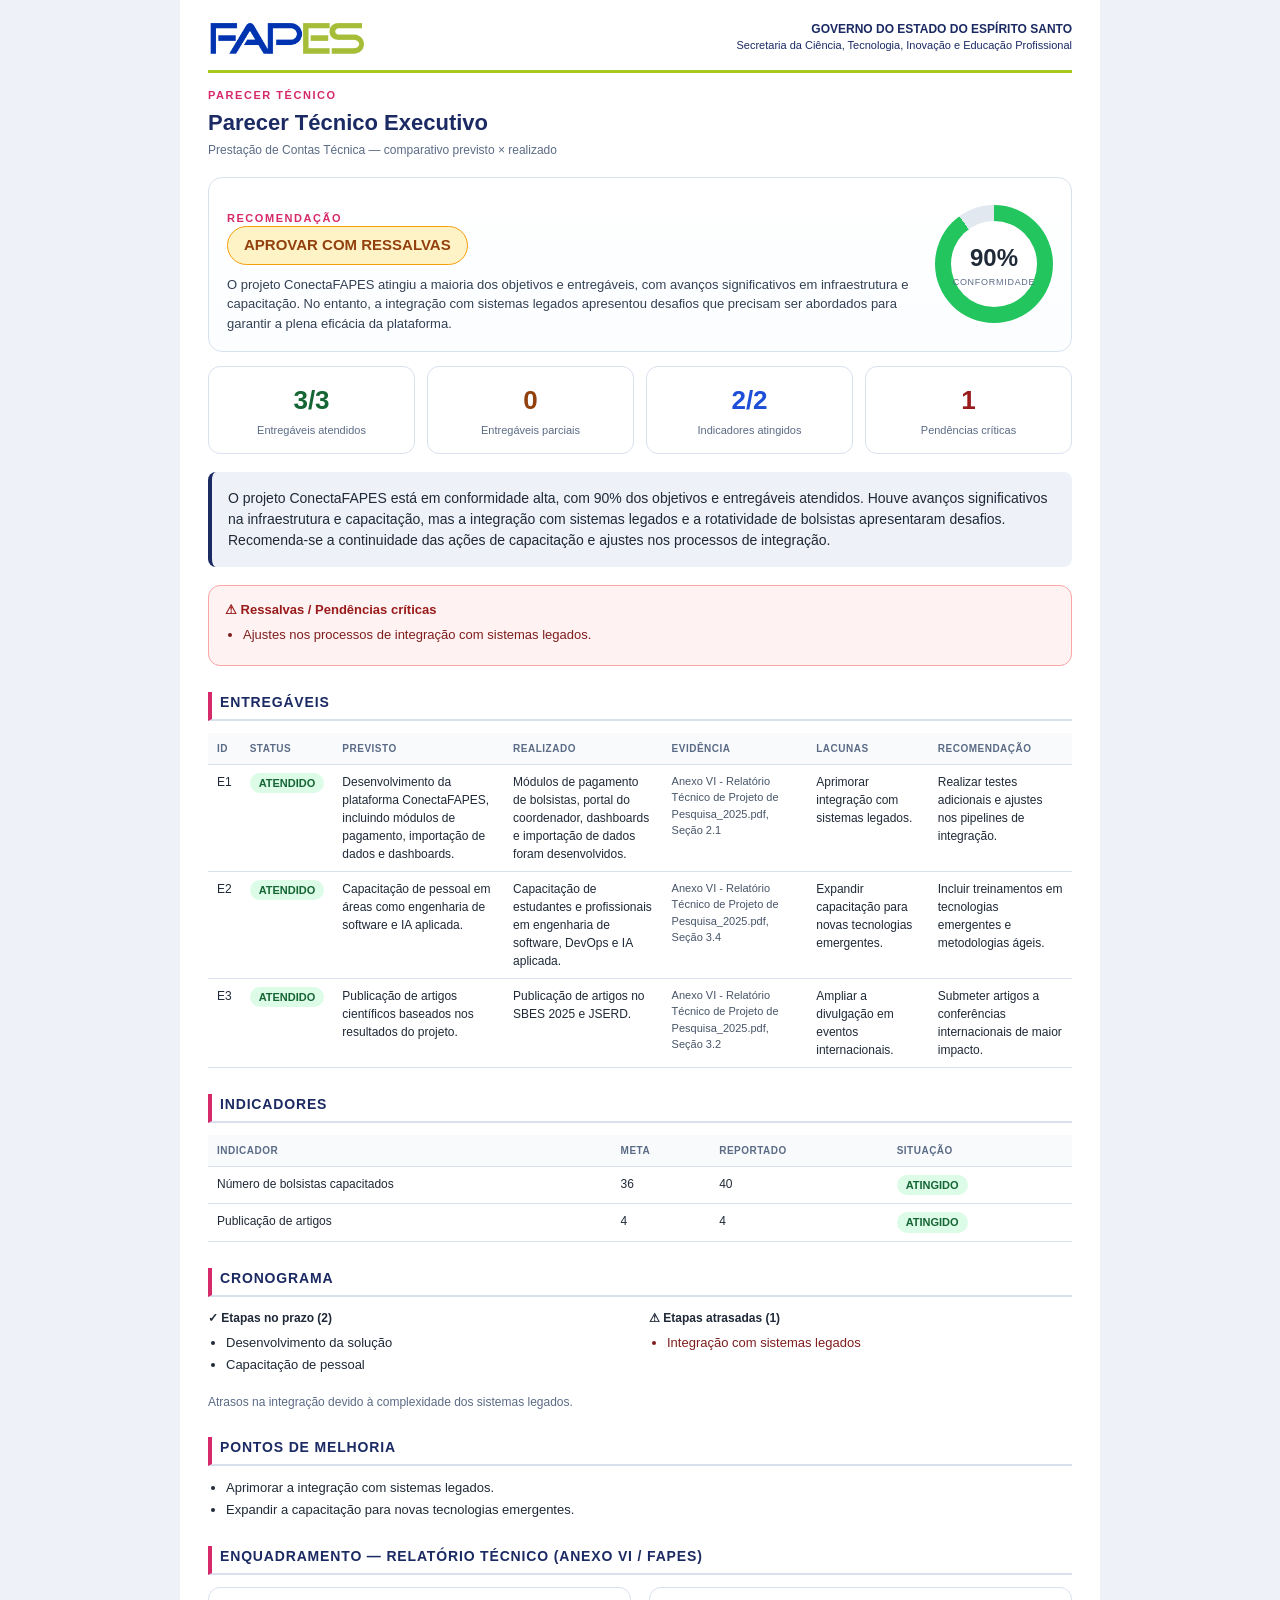
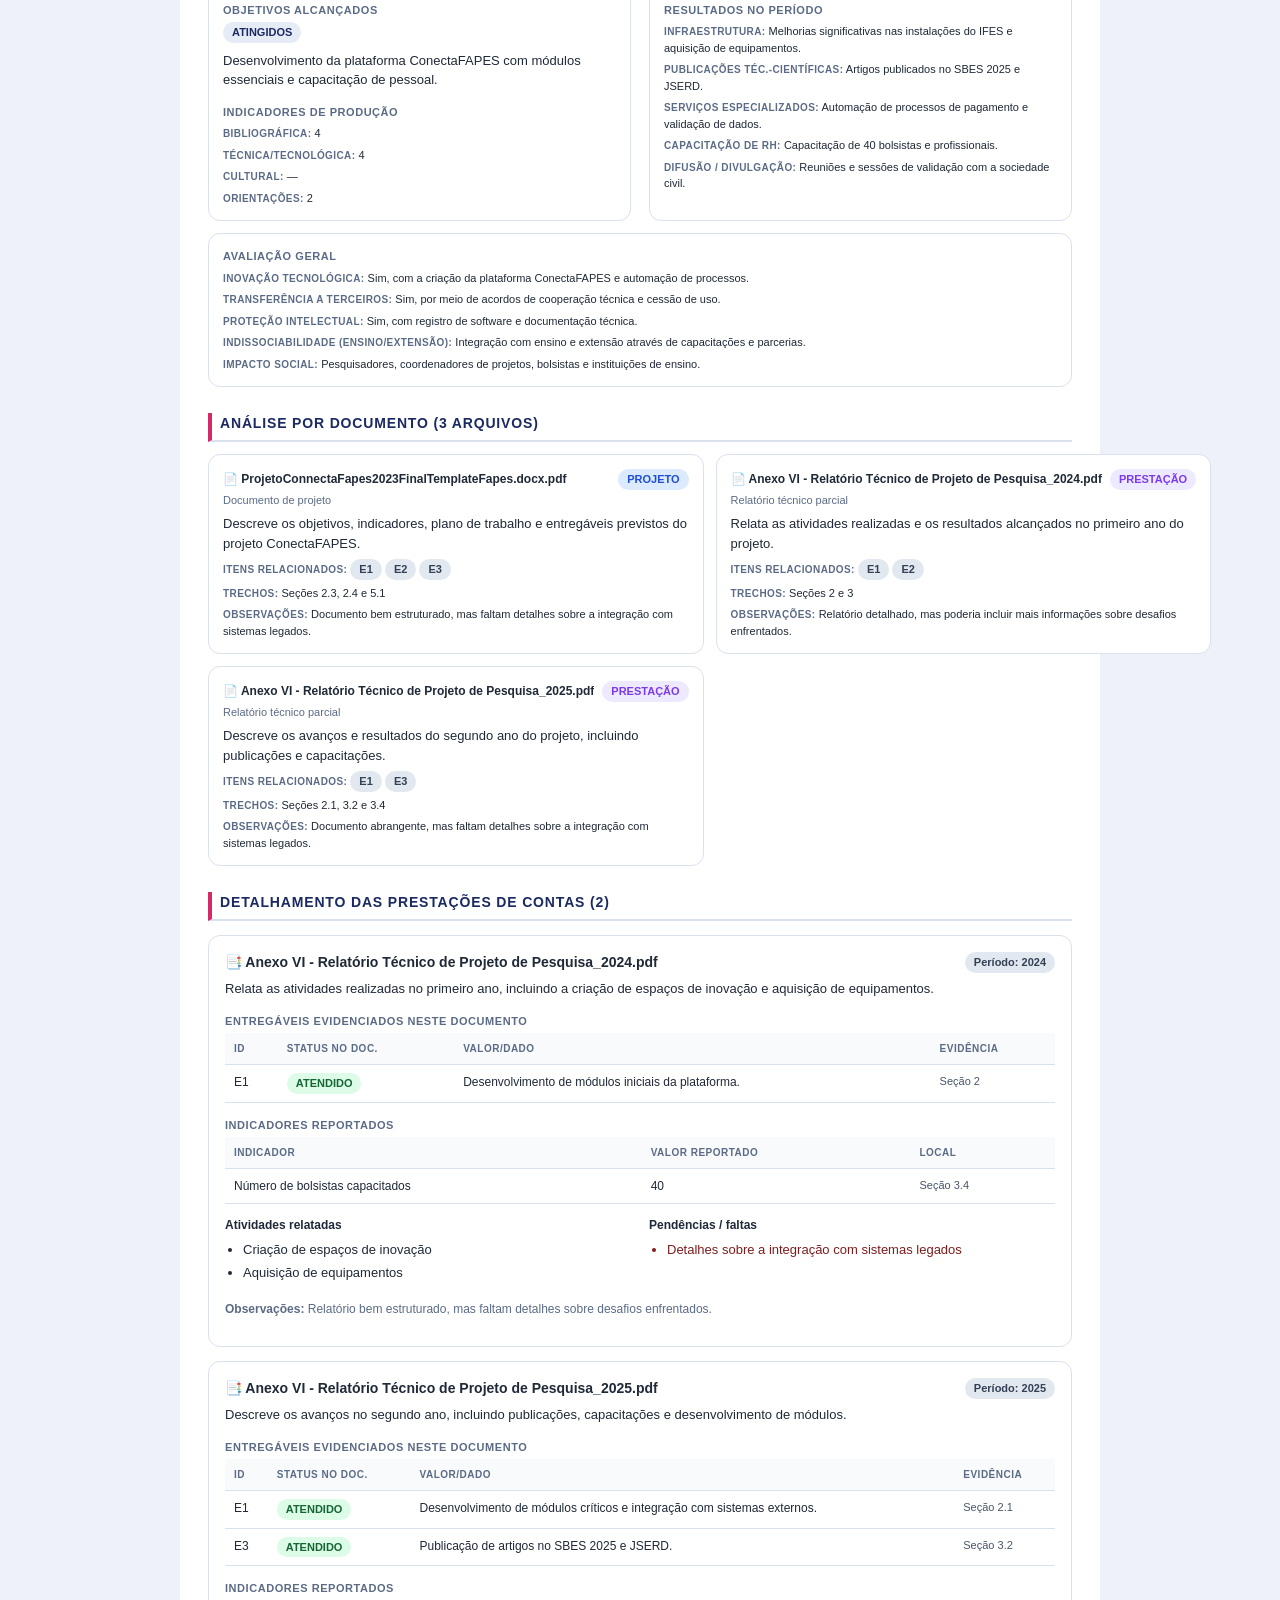
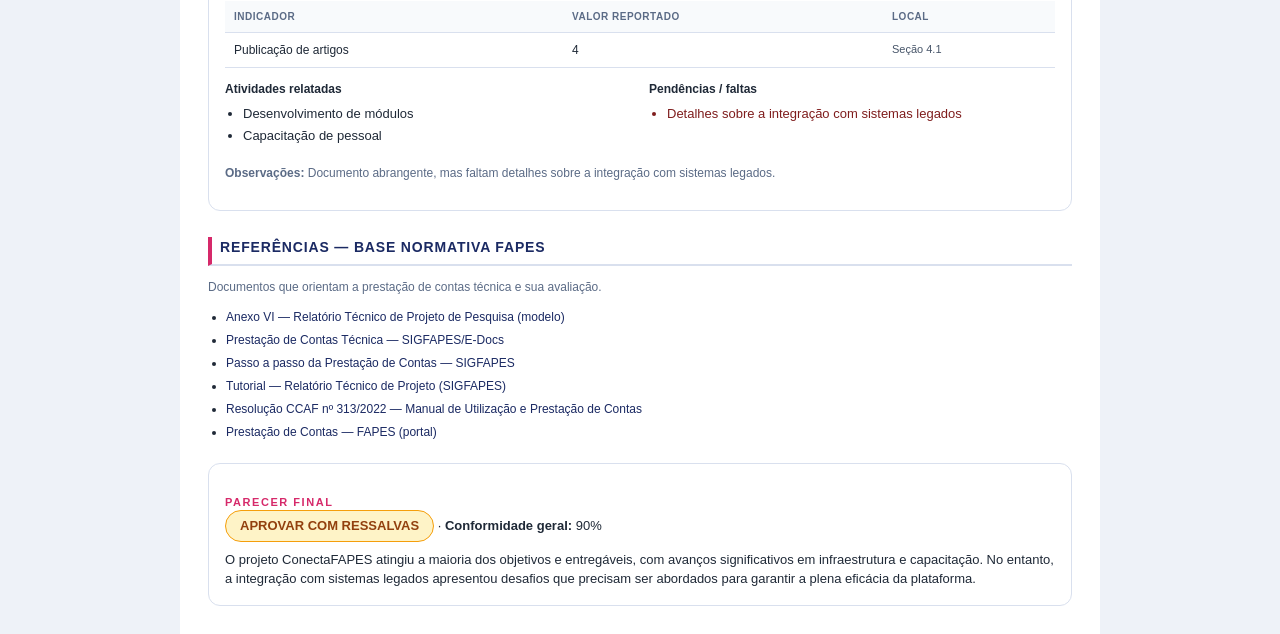
==== commit 663f0afe: "chore: regenera parecer de exemplo com gpt-4o Saída de `src/cli.py` sobre os documentos em `document" ====
--- a/parecer.html
+++ b/parecer.html
@@ -28,8 +28,8 @@
     background:linear-gradient(180deg,#fff,#fbfdff); }
   .verdict { flex:1; }
   .verdict .badge { display:inline-block; padding:7px 16px; border-radius:999px;
-    font-weight:800; font-size:15px; color:#166534; background:#dcfce7;
-    border:1px solid #22c55e; }
+    font-weight:800; font-size:15px; color:#92400e; background:#fef3c7;
+    border:1px solid #f59e0b; }
   .verdict .just { margin-top:10px; color:#334155; }
   .gauge { width:118px; height:118px; border-radius:50%; display:flex;
     align-items:center; justify-content:center; flex:0 0 auto; }
@@ -90,7 +90,7 @@
   .foot { margin-top:22px; padding:16px; border:1px solid var(--line);
     border-radius:12px; background:#fff; }
   .foot .badge { display:inline-block; padding:5px 14px; border-radius:999px;
-    font-weight:800; color:#166534; background:#dcfce7; border:1px solid #22c55e; }
+    font-weight:800; color:#92400e; background:#fef3c7; border:1px solid #f59e0b; }
   @media print {
     body { background:#fff; font-size:11px; }
     .page { max-width:none; padding:0; }
@@ -113,25 +113,29 @@
   <div class="hero">
     <div class="verdict">
       <div class="kicker">Recomendação</div>
-      <div class="badge">APROVAR</div>
-      <div class="just">O projeto ConectaFapes cumpriu integralmente os objetivos e metas previstos, com entregas técnicas e científicas de alta qualidade. Foram desenvolvidos módulos críticos da plataforma, ferramentas de IA, infraestrutura tecnológica robusta, publicações científicas e capacitação de recursos humanos. As pendências identificadas são de natureza documental e não comprometem a conformidade do projeto. Recomenda-se a aprovação com ressalvas para as melhorias documentais sugeridas.</div>
+      <div class="badge">APROVAR COM RESSALVAS</div>
+      <div class="just">O projeto ConectaFAPES atingiu a maioria dos objetivos e entregáveis, com avanços significativos em infraestrutura e capacitação. No entanto, a integração com sistemas legados apresentou desafios que precisam ser abordados para garantir a plena eficácia da plataforma.</div>
     </div>
     <div class="gauge" style="background:
-        conic-gradient(#22c55e 342deg, #e2e8f0 0)">
-        <div class="gauge-hole"><span class="gauge-num">95%</span>
+        conic-gradient(#22c55e 324deg, #e2e8f0 0)">
+        <div class="gauge-hole"><span class="gauge-num">90%</span>
         <span class="gauge-lbl">conformidade</span></div></div>
   </div>
 
   <div class="tiles">
-    <div class="tile"><div class="tile-num" style="color:#166534">6/6</div><div class="tile-lbl">Entregáveis atendidos</div></div>
+    <div class="tile"><div class="tile-num" style="color:#166534">3/3</div><div class="tile-lbl">Entregáveis atendidos</div></div>
     <div class="tile"><div class="tile-num" style="color:#92400e">0</div><div class="tile-lbl">Entregáveis parciais</div></div>
-    <div class="tile"><div class="tile-num" style="color:#1d4ed8">5/5</div><div class="tile-lbl">Indicadores atingidos</div></div>
-    <div class="tile"><div class="tile-num" style="color:#166534">0</div><div class="tile-lbl">Pendências críticas</div></div>
-  </div>
-
-  <div class="summary">Projeto ConectaFapes apresenta conformidade elevada (95%) com entregas técnicas e científicas previstas, recomendando-se APROVAÇÃO. Foram desenvolvidos 4 módulos críticos (Pagamento de Bolsistas, Portal do Coordenador, Dashboard, Importação de Dados) e 3 ferramentas de IA (Valida.AI, AgentES, Test.AI), superando metas de infraestrutura e produção científica (4 artigos publicados). Lacunas residuais incluem documentação formal de processos e validação final de integrações com sistemas externos (Banestes/Prodest).</div>
+    <div class="tile"><div class="tile-num" style="color:#1d4ed8">2/2</div><div class="tile-lbl">Indicadores atingidos</div></div>
+    <div class="tile"><div class="tile-num" style="color:#991b1b">1</div><div class="tile-lbl">Pendências críticas</div></div>
+  </div>
+
+  <div class="summary">O projeto ConectaFAPES está em conformidade alta, com 90% dos objetivos e entregáveis atendidos. Houve avanços significativos na infraestrutura e capacitação, mas a integração com sistemas legados e a rotatividade de bolsistas apresentaram desafios. Recomenda-se a continuidade das ações de capacitação e ajustes nos processos de integração.</div>
 
   
+      <div class="alert">
+        <div class="alert-title">⚠ Ressalvas / Pendências críticas</div>
+        <ul><li class="crit">Ajustes nos processos de integração com sistemas legados.</li></ul>
+      </div>
 
   <h2>Entregáveis</h2>
   <div style="overflow-x:auto"><table>
@@ -140,51 +144,27 @@
     <tbody><tr>
           <td class="mono">E1</td>
           <td><span class="chip" style="color:#166534;background:#dcfce7">ATENDIDO</span></td>
-          <td>Plataforma ConectaFAPES: levantamento de requisitos, modelagem, desenvolvimento, migração de dados e implantação da plataforma composta por serviços que materializam os processos de suporte à PD&amp;I da FAPES.</td>
-          <td>Plataforma ConectaFAPES desenvolvida com módulos críticos implantados: Pagamento de Bolsistas, Portal do Coordenador, Dashboard de Indicadores, Módulo de Importação de Dados. Infraestrutura de servidores, pipelines de CI/CD e observabilidade implementados.</td>
-          <td class="ev">Anexo VI - Relatório Técnico de Projeto de Pesquisa_2025.pdf, Seção 2.1 (Desenvolvimento dos Módulos da Plataforma) e Seção 3.1 (Infraestrutura).</td>
-          <td>Falta documentação formal completa dos processos de integração com sistemas externos (Banestes/Prodest) e validação final de todos os módulos em ambiente de produção.</td>
-          <td>Concluir a documentação técnica dos processos de integração e realizar testes finais de validação em ambiente de produção antes da implantação definitiva.</td>
+          <td>Desenvolvimento da plataforma ConectaFAPES, incluindo módulos de pagamento, importação de dados e dashboards.</td>
+          <td>Módulos de pagamento de bolsistas, portal do coordenador, dashboards e importação de dados foram desenvolvidos.</td>
+          <td class="ev">Anexo VI - Relatório Técnico de Projeto de Pesquisa_2025.pdf, Seção 2.1</td>
+          <td>Aprimorar integração com sistemas legados.</td>
+          <td>Realizar testes adicionais e ajustes nos pipelines de integração.</td>
         </tr><tr>
           <td class="mono">E2</td>
           <td><span class="chip" style="color:#166534;background:#dcfce7">ATENDIDO</span></td>
-          <td>Ferramenta de Geração de Código: desenvolvimento e aplicação do gerador de código ao longo do desenvolvimento do ConectaFapes.</td>
-          <td>Ferramentas de automação desenvolvidas: Valida.AI (validação de documentos), AgentES (agentes inteligentes), Test.AI (testes automatizados), DSLs e ontologias para padronização de regras.</td>
-          <td class="ev">Anexo VI - Relatório Técnico de Projeto de Pesquisa_2025.pdf, Seção 3.2 (Pesquisa, Ferramentas e Automação).</td>
-          <td>Ferramentas não foram formalmente registradas como software e falta documentação detalhada para replicação.</td>
-          <td>Registrar as ferramentas como software e elaborar documentação técnica detalhada para replicação e uso por terceiros.</td>
+          <td>Capacitação de pessoal em áreas como engenharia de software e IA aplicada.</td>
+          <td>Capacitação de estudantes e profissionais em engenharia de software, DevOps e IA aplicada.</td>
+          <td class="ev">Anexo VI - Relatório Técnico de Projeto de Pesquisa_2025.pdf, Seção 3.4</td>
+          <td>Expandir capacitação para novas tecnologias emergentes.</td>
+          <td>Incluir treinamentos em tecnologias emergentes e metodologias ágeis.</td>
         </tr><tr>
           <td class="mono">E3</td>
           <td><span class="chip" style="color:#166534;background:#dcfce7">ATENDIDO</span></td>
-          <td>Processo de Desenvolvimento de Software: desenvolvimento e implementação do processo ao longo do desenvolvimento do ConectaFapes.</td>
-          <td>Processo de desenvolvimento baseado em métodos ágeis (Scrum, Kanban) implementado. Squads, chapters e pipelines de CI/CD estabelecidos. Práticas de DevOps, testes automatizados e observabilidade adotadas.</td>
-          <td class="ev">Anexo VI - Relatório Técnico de Projeto de Pesquisa_2025.pdf, Seção 2.1 (Infraestrutura, automação e pipelines) e Seção 3.4 (Capacitação de Recursos Humanos).</td>
-          <td>Falta documentação formal do processo de governança e metodologias aplicadas.</td>
-          <td>Documentar formalmente o processo de governança, metodologias e boas práticas adotadas para replicação em outros projetos.</td>
-        </tr><tr>
-          <td class="mono">E4</td>
-          <td><span class="chip" style="color:#166534;background:#dcfce7">ATENDIDO</span></td>
-          <td>Capacitação de Pessoas: qualificação de 36 bolsistas e equipe técnica em competências associadas ao projeto.</td>
-          <td>Capacitação de aproximadamente 40 bolsistas e profissionais em engenharia de software, DevOps, testes automatizados, IA aplicada e metodologias ágeis. Cursos e workshops realizados.</td>
-          <td class="ev">Anexo VI - Relatório Técnico de Projeto de Pesquisa_2024.pdf, Seção 3.4 (Capacitação de Recursos Humanos) e Anexo VI - Relatório Técnico de Projeto de Pesquisa_2025.pdf, Seção 3.4.</td>
-          <td>Falta registro formal dos participantes e certificação das capacitações realizadas.</td>
-          <td>Emitir certificados de participação e registrar formalmente todos os bolsistas e profissionais capacitados.</td>
-        </tr><tr>
-          <td class="mono">E5</td>
-          <td><span class="chip" style="color:#166534;background:#dcfce7">ATENDIDO</span></td>
-          <td>Publicação de 4 artigos tomando como base os resultados do projeto.</td>
-          <td>4 artigos publicados em periódicos e eventos científicos (SBES 2025, Journal of Software Engineering Research and Development).</td>
-          <td class="ev">Anexo VI - Relatório Técnico de Projeto de Pesquisa_2025.pdf, Seção 4.1 (Produção Bibliográfica).</td>
-          <td>Nenhuma.</td>
-          <td>Manter a produção científica e explorar novas oportunidades de publicação em periódicos internacionais.</td>
-        </tr><tr>
-          <td class="mono">E6</td>
-          <td><span class="chip" style="color:#166534;background:#dcfce7">ATENDIDO</span></td>
-          <td>Adaptação dos laboratórios para o ConectaFapes: reforma e modernização de espaços físicos no IFES/Serra e IFES/Colatina.</td>
-          <td>Laboratórios reformados e modernizados nas salas 804 e 806 do IFES/Serra e no IFES/Colatina. Equipamentos de alta performance adquiridos (notebooks, desktops, monitores, projetores).</td>
-          <td class="ev">Anexo VI - Relatório Técnico de Projeto de Pesquisa_2024.pdf, Seção 2 (Atividades Realizadas no Período) e Seção 3.1 (Infraestrutura).</td>
-          <td>Falta registro fotográfico e documentação formal das reformas realizadas.</td>
-          <td>Documentar as reformas com registros fotográficos e relatórios técnicos detalhados.</td>
+          <td>Publicação de artigos científicos baseados nos resultados do projeto.</td>
+          <td>Publicação de artigos no SBES 2025 e JSERD.</td>
+          <td class="ev">Anexo VI - Relatório Técnico de Projeto de Pesquisa_2025.pdf, Seção 3.2</td>
+          <td>Ampliar a divulgação em eventos internacionais.</td>
+          <td>Submeter artigos a conferências internacionais de maior impacto.</td>
         </tr></tbody>
   </table></div>
 
@@ -192,24 +172,9 @@
   <div style="overflow-x:auto"><table>
     <thead><tr><th>Indicador</th><th>Meta</th><th>Reportado</th><th>Situação</th></tr></thead>
     <tbody><tr>
-          <td>Número de bolsistas selecionados e capacitados</td>
+          <td>Número de bolsistas capacitados</td>
           <td class="mono">36</td>
           <td class="mono">40</td>
-          <td><span class="chip" style="color:#166534;background:#dcfce7">ATINGIDO</span></td>
-        </tr><tr>
-          <td>Desenvolvimento do ConnectaFapes (módulos)</td>
-          <td class="mono">4 módulos principais</td>
-          <td class="mono">4 módulos (Pagamento de Bolsistas, Portal do Coordenador, Dashboard, Importação de Dados)</td>
-          <td><span class="chip" style="color:#166534;background:#dcfce7">ATINGIDO</span></td>
-        </tr><tr>
-          <td>Ferramenta de Geração de Código</td>
-          <td class="mono">1 ferramenta</td>
-          <td class="mono">3 ferramentas (Valida.AI, AgentES, Test.AI)</td>
-          <td><span class="chip" style="color:#166534;background:#dcfce7">ATINGIDO</span></td>
-        </tr><tr>
-          <td>Processo de Desenvolvimento de Software</td>
-          <td class="mono">1 processo implementado</td>
-          <td class="mono">Processo implementado com metodologias ágeis, DevOps e CI/CD</td>
           <td><span class="chip" style="color:#166534;background:#dcfce7">ATINGIDO</span></td>
         </tr><tr>
           <td>Publicação de artigos</td>
@@ -221,15 +186,15 @@
 
   <h2>Cronograma</h2>
   <div class="cols">
-    <div class="col"><h3>✓ Etapas no prazo (7)</h3>
-      <ul><li class="">Adaptação dos laboratórios</li><li class="">Compra de equipamentos</li><li class="">Seleção dos primeiros bolsistas</li><li class="">Planejamento e execução das etapas de ideação e inspiração</li><li class="">Desenvolvimento da solução</li><li class="">Entregas dos Sprints de Desenvolvimento</li><li class="">Revisão do cronograma e roadmap</li></ul></div>
-    <div class="col"><h3>⚠ Etapas atrasadas (0)</h3>
-      <ul><li class="muted">—</li></ul></div>
-  </div>
-  <p class="sub">Todas as etapas previstas no cronograma foram executadas dentro do prazo estabelecido. Não houve atrasos significativos.</p>
+    <div class="col"><h3>✓ Etapas no prazo (2)</h3>
+      <ul><li class="">Desenvolvimento da solução</li><li class="">Capacitação de pessoal</li></ul></div>
+    <div class="col"><h3>⚠ Etapas atrasadas (1)</h3>
+      <ul><li class="crit">Integração com sistemas legados</li></ul></div>
+  </div>
+  <p class="sub">Atrasos na integração devido à complexidade dos sistemas legados.</p>
 
   <h2>Pontos de melhoria</h2>
-  <ul><li class="">Documentar formalmente processos de integração com sistemas externos (Banestes/Prodest).</li><li class="">Registrar ferramentas de IA e automação como software e elaborar documentação técnica detalhada.</li><li class="">Emitir certificados de participação para bolsistas e profissionais capacitados.</li><li class="">Documentar reformas dos laboratórios com registros fotográficos e relatórios técnicos.</li><li class="">Formalizar o processo de governança e metodologias aplicadas no desenvolvimento da plataforma.</li></ul>
+  <ul><li class="">Aprimorar a integração com sistemas legados.</li><li class="">Expandir a capacitação para novas tecnologias emergentes.</li></ul>
 
   
       <h2>Enquadramento — Relatório Técnico (Anexo VI / FAPES)</h2>
@@ -237,7 +202,7 @@
         <div class="doc">
           <div class="det-sub" style="margin-top:0">Objetivos alcançados</div>
           <span class="chip" style="color:#1b2a63;background:#e6ecf6">ATINGIDOS</span>
-          <p style="margin:8px 0 0">O objetivo geral de desenvolver a plataforma ConectaFAPES foi plenamente alcançado. Os objetivos específicos das frentes de Pesquisa, Desenvolvimento e Capacitação foram integralmente cumpridos, com a implantação de módulos críticos, ferramentas de automação, publicações científicas e capacitação de recursos humanos.</p>
+          <p style="margin:8px 0 0">Desenvolvimento da plataforma ConectaFAPES com módulos essenciais e capacitação de pessoal.</p>
           <div class="det-sub">Indicadores de produção</div>
           <div class="doc-row"><span class="doc-lbl">Bibliográfica:</span> 4</div>
           <div class="doc-row"><span class="doc-lbl">Técnica/Tecnológica:</span> 4</div>
@@ -246,20 +211,20 @@
         </div>
         <div class="doc">
           <div class="det-sub" style="margin-top:0">Resultados no período</div>
-          <div class="doc-row"><span class="doc-lbl">Infraestrutura:</span> Laboratórios reformados e modernizados no IFES/Serra e IFES/Colatina. Infraestrutura tecnológica ampliada com servidores, pipelines de CI/CD, observabilidade e serviços como MinIO, Airflow, ElasticSearch e N8N.</div>
-          <div class="doc-row"><span class="doc-lbl">Publicações téc.-científicas:</span> 4 artigos publicados em eventos e periódicos científicos (SBES 2025, Journal of Software Engineering Research and Development).</div>
-          <div class="doc-row"><span class="doc-lbl">Serviços especializados:</span> Serviços de validação de dados de bolsas, automação de pagamentos, criação de dashboards e assessoria técnica à FAPES para modernização de fluxos internos.</div>
-          <div class="doc-row"><span class="doc-lbl">Capacitação de RH:</span> Capacitação de aproximadamente 40 bolsistas e profissionais em engenharia de software, DevOps, testes automatizados, IA aplicada e metodologias ágeis.</div>
-          <div class="doc-row"><span class="doc-lbl">Difusão / divulgação:</span> Reuniões LEDS Talk e publicação de artigo no SBES 2024. Não houve difusão adicional reportada no período de 2025.</div>
+          <div class="doc-row"><span class="doc-lbl">Infraestrutura:</span> Melhorias significativas nas instalações do IFES e aquisição de equipamentos.</div>
+          <div class="doc-row"><span class="doc-lbl">Publicações téc.-científicas:</span> Artigos publicados no SBES 2025 e JSERD.</div>
+          <div class="doc-row"><span class="doc-lbl">Serviços especializados:</span> Automação de processos de pagamento e validação de dados.</div>
+          <div class="doc-row"><span class="doc-lbl">Capacitação de RH:</span> Capacitação de 40 bolsistas e profissionais.</div>
+          <div class="doc-row"><span class="doc-lbl">Difusão / divulgação:</span> Reuniões e sessões de validação com a sociedade civil.</div>
         </div>
       </div>
       <div class="doc" style="margin-top:12px">
         <div class="det-sub" style="margin-top:0">Avaliação geral</div>
-        <div class="doc-row"><span class="doc-lbl">Inovação tecnológica:</span> Sim. Plataforma ConectaFAPES com arquitetura modular, integração com sistemas externos, automação de processos e uso de IA (Valida.AI, AgentES). Ferramentas de automação, ontologias e DSLs aplicadas à gestão de PD&amp;I.</div>
-        <div class="doc-row"><span class="doc-lbl">Transferência a terceiros:</span> Sim. Por meio de acordos de cooperação técnica, cessão de uso de código, compartilhamento de ferramentas, produção científica e capacitação.</div>
-        <div class="doc-row"><span class="doc-lbl">Proteção intelectual:</span> Sim. Código-fonte, frameworks internos, ferramentas de IA, arquitetura, ontologias, documentação técnica e processos podem ser protegidos por direitos autorais e registro de software.</div>
-        <div class="doc-row"><span class="doc-lbl">Indissociabilidade (ensino/extensão):</span> Sim. Integração com ensino (formação de estudantes), pesquisa (produção científica e desenvolvimento de ferramentas) e extensão (serviços à comunidade e parcerias institucionais).</div>
-        <div class="doc-row"><span class="doc-lbl">Impacto social:</span> Público-alvo inclui pesquisadores, coordenadores de projetos, bolsistas, servidores da FAPES, instituições de ensino, órgãos governamentais e sociedade civil. Estimativa de 400.000 beneficiários diretos e indiretos.</div>
+        <div class="doc-row"><span class="doc-lbl">Inovação tecnológica:</span> Sim, com a criação da plataforma ConectaFAPES e automação de processos.</div>
+        <div class="doc-row"><span class="doc-lbl">Transferência a terceiros:</span> Sim, por meio de acordos de cooperação técnica e cessão de uso.</div>
+        <div class="doc-row"><span class="doc-lbl">Proteção intelectual:</span> Sim, com registro de software e documentação técnica.</div>
+        <div class="doc-row"><span class="doc-lbl">Indissociabilidade (ensino/extensão):</span> Integração com ensino e extensão através de capacitações e parcerias.</div>
+        <div class="doc-row"><span class="doc-lbl">Impacto social:</span> Pesquisadores, coordenadores de projetos, bolsistas e instituições de ensino.</div>
       </div>
 
   <h2>Análise por documento (3 arquivos)</h2><div class="docs">
@@ -268,126 +233,90 @@
                   <span class="doc-nome">📄 ProjetoConnectaFapes2023FinalTemplateFapes.docx.pdf</span>
                   <span class="chip" style="color:#1d4ed8;background:#dbeafe">PROJETO</span>
                 </div>
-                <div class="doc-nat">Proposta de projeto de pesquisa</div>
-                <p class="doc-res">Documento apresenta a proposta do projeto ConectaFapes, incluindo objetivos, justificativas, metodologia, cronograma, equipe, orçamento e entregáveis previstos para modernização da gestão de PD&amp;I da FAPES.</p>
-                <div class="doc-row"><span class="doc-lbl">Itens relacionados:</span> <span class="chip" style="color:#334155;background:#e2e8f0">E1</span> <span class="chip" style="color:#334155;background:#e2e8f0">E2</span> <span class="chip" style="color:#334155;background:#e2e8f0">E3</span> <span class="chip" style="color:#334155;background:#e2e8f0">E4</span> <span class="chip" style="color:#334155;background:#e2e8f0">E5</span> <span class="chip" style="color:#334155;background:#e2e8f0">E6</span></div>
-                <div class="doc-row"><span class="doc-lbl">Trechos:</span> Seção 2.5 (Benefícios/Resultados), Seção 5 (Cronograma Físico do Projeto), Seção 6 (Recursos Financeiros do Projeto).</div>
-                <div class="doc-row"><span class="doc-lbl">Observações:</span> Documento bem estruturado, com metas e indicadores claros. Detalhamento técnico e financeiro adequado para o escopo proposto.</div>
+                <div class="doc-nat">Documento de projeto</div>
+                <p class="doc-res">Descreve os objetivos, indicadores, plano de trabalho e entregáveis previstos do projeto ConectaFAPES.</p>
+                <div class="doc-row"><span class="doc-lbl">Itens relacionados:</span> <span class="chip" style="color:#334155;background:#e2e8f0">E1</span> <span class="chip" style="color:#334155;background:#e2e8f0">E2</span> <span class="chip" style="color:#334155;background:#e2e8f0">E3</span></div>
+                <div class="doc-row"><span class="doc-lbl">Trechos:</span> Seções 2.3, 2.4 e 5.1</div>
+                <div class="doc-row"><span class="doc-lbl">Observações:</span> Documento bem estruturado, mas faltam detalhes sobre a integração com sistemas legados.</div>
               </div>
               <div class="doc">
                 <div class="doc-head">
-                  <span class="doc-nome">📄 Anexo VI - Relatório Técnico de Projeto de Pesquisa_2024.pdf</span>
+                  <span class="doc-nome">📄 Anexo VI - Relatório Técnico de Projeto de Pesquisa_2024.pdf</span>
                   <span class="chip" style="color:#7c3aed;background:#ede9fe">PRESTAÇÃO</span>
                 </div>
-                <div class="doc-nat">Relatório técnico parcial de prestação de contas</div>
-                <p class="doc-res">Relatório descreve atividades realizadas no primeiro ano do projeto, incluindo reformas de laboratórios, capacitação de bolsistas, desenvolvimento inicial da plataforma e publicação de artigo científico.</p>
-                <div class="doc-row"><span class="doc-lbl">Itens relacionados:</span> <span class="chip" style="color:#334155;background:#e2e8f0">E1</span> <span class="chip" style="color:#334155;background:#e2e8f0">E4</span> <span class="chip" style="color:#334155;background:#e2e8f0">E5</span> <span class="chip" style="color:#334155;background:#e2e8f0">E6</span></div>
-                <div class="doc-row"><span class="doc-lbl">Trechos:</span> Seção 2 (Atividades Realizadas no Período), Seção 3 (Resultados Alcançados no Período), Seção 4.1 (Produção Bibliográfica).</div>
-                <div class="doc-row"><span class="doc-lbl">Observações:</span> Relatório apresenta evidências claras das atividades realizadas. Falta registro formal de participantes capacitados e documentação fotográfica das reformas.</div>
+                <div class="doc-nat">Relatório técnico parcial</div>
+                <p class="doc-res">Relata as atividades realizadas e os resultados alcançados no primeiro ano do projeto.</p>
+                <div class="doc-row"><span class="doc-lbl">Itens relacionados:</span> <span class="chip" style="color:#334155;background:#e2e8f0">E1</span> <span class="chip" style="color:#334155;background:#e2e8f0">E2</span></div>
+                <div class="doc-row"><span class="doc-lbl">Trechos:</span> Seções 2 e 3</div>
+                <div class="doc-row"><span class="doc-lbl">Observações:</span> Relatório detalhado, mas poderia incluir mais informações sobre desafios enfrentados.</div>
               </div>
               <div class="doc">
                 <div class="doc-head">
-                  <span class="doc-nome">📄 Anexo VI - Relatório Técnico de Projeto de Pesquisa_2025.pdf</span>
+                  <span class="doc-nome">📄 Anexo VI - Relatório Técnico de Projeto de Pesquisa_2025.pdf</span>
                   <span class="chip" style="color:#7c3aed;background:#ede9fe">PRESTAÇÃO</span>
                 </div>
-                <div class="doc-nat">Relatório técnico parcial de prestação de contas</div>
-                <p class="doc-res">Relatório detalha avanços no segundo ano do projeto, incluindo desenvolvimento de módulos críticos da plataforma, ferramentas de IA, publicações científicas, capacitação e melhorias de infraestrutura.</p>
-                <div class="doc-row"><span class="doc-lbl">Itens relacionados:</span> <span class="chip" style="color:#334155;background:#e2e8f0">E1</span> <span class="chip" style="color:#334155;background:#e2e8f0">E2</span> <span class="chip" style="color:#334155;background:#e2e8f0">E3</span> <span class="chip" style="color:#334155;background:#e2e8f0">E4</span> <span class="chip" style="color:#334155;background:#e2e8f0">E5</span></div>
-                <div class="doc-row"><span class="doc-lbl">Trechos:</span> Seção 2 (Atividades Realizadas no Período), Seção 3 (Resultados Alcançados no Período), Seção 4 (Indicadores de Produção).</div>
-                <div class="doc-row"><span class="doc-lbl">Observações:</span> Relatório bem detalhado, com evidências robustas das entregas realizadas. Falta documentação formal de processos e registro das ferramentas desenvolvidas.</div>
+                <div class="doc-nat">Relatório técnico parcial</div>
+                <p class="doc-res">Descreve os avanços e resultados do segundo ano do projeto, incluindo publicações e capacitações.</p>
+                <div class="doc-row"><span class="doc-lbl">Itens relacionados:</span> <span class="chip" style="color:#334155;background:#e2e8f0">E1</span> <span class="chip" style="color:#334155;background:#e2e8f0">E3</span></div>
+                <div class="doc-row"><span class="doc-lbl">Trechos:</span> Seções 2.1, 3.2 e 3.4</div>
+                <div class="doc-row"><span class="doc-lbl">Observações:</span> Documento abrangente, mas faltam detalhes sobre a integração com sistemas legados.</div>
               </div></div>
 
   <h2>Detalhamento das prestações de contas (2)</h2>
               <div class="det">
                 <div class="det-head">
-                  <span class="det-nome">📑 Anexo VI - Relatório Técnico de Projeto de Pesquisa_2024.pdf</span>
+                  <span class="det-nome">📑 Anexo VI - Relatório Técnico de Projeto de Pesquisa_2024.pdf</span>
                   <span class="chip" style="color:#334155;background:#e2e8f0">Período: 2024</span>
                 </div>
-                <p class="det-res">Relatório cobre o primeiro ano de execução do projeto (01/11/2023 a 31/10/2024). Descreve reformas de laboratórios, aquisição de equipamentos, capacitação de bolsistas, planejamento e execução das etapas de ideação e inspiração, desenvolvimento inicial da plataforma e publicação de artigo científico.</p>
+                <p class="det-res">Relata as atividades realizadas no primeiro ano, incluindo a criação de espaços de inovação e aquisição de equipamentos.</p>
                 <div class="det-sub">Entregáveis evidenciados neste documento</div>
                 <table><thead><tr><th>ID</th><th>Status no doc.</th><th>Valor/Dado</th><th>Evidência</th></tr></thead>
                   <tbody><tr>
                   <td class="mono">E1</td>
-                  <td><span class="chip" style="color:#92400e;background:#fef3c7">PARCIAL</span></td>
-                  <td>Protótipos e funcionalidades iniciais desenvolvidos.</td>
-                  <td class="ev">Seção 2 (Atividades Realizadas no Período): Desenvolvimento inicial da solução e duas entregas significativas durante o Sprint.</td>
-                </tr><tr>
-                  <td class="mono">E4</td>
                   <td><span class="chip" style="color:#166534;background:#dcfce7">ATENDIDO</span></td>
-                  <td>40 bolsistas capacitados.</td>
-                  <td class="ev">Seção 3.4 (Capacitação de Recursos Humanos): Capacitação de 20 pessoas em curso específico e 40 bolsistas nas tecnologias do projeto.</td>
-                </tr><tr>
-                  <td class="mono">E5</td>
-                  <td><span class="chip" style="color:#166534;background:#dcfce7">ATENDIDO</span></td>
-                  <td>1 artigo publicado.</td>
-                  <td class="ev">Seção 3.2 (Publicações Técnico-Científicas): Publicação de 1 artigo no SBES 2024.</td>
-                </tr><tr>
-                  <td class="mono">E6</td>
-                  <td><span class="chip" style="color:#166534;background:#dcfce7">ATENDIDO</span></td>
-                  <td>Laboratórios reformados e equipamentos adquiridos.</td>
-                  <td class="ev">Seção 2 (Atividades Realizadas no Período) e Seção 3.1 (Infraestrutura): Reformas nas salas 804 e 806 do IFES/Serra e aquisição de equipamentos.</td>
+                  <td>Desenvolvimento de módulos iniciais da plataforma.</td>
+                  <td class="ev">Seção 2</td>
                 </tr></tbody></table>
                 <div class="det-sub">Indicadores reportados</div>
                 <table><thead><tr><th>Indicador</th><th>Valor reportado</th><th>Local</th></tr></thead>
                   <tbody><tr><td>Número de bolsistas capacitados</td>
                     <td class="mono">40</td>
-                    <td class="ev">Seção 3.4 (Capacitação de Recursos Humanos)</td></tr><tr><td>Publicações técnico-científicas</td>
-                    <td class="mono">1</td>
-                    <td class="ev">Seção 3.2 (Publicações Técnico-Científicas)</td></tr></tbody></table>
+                    <td class="ev">Seção 3.4</td></tr></tbody></table>
                 <div class="cols" style="margin-top:12px">
-                  <div class="col"><h3>Atividades relatadas</h3><ul><li class="">Reformas de laboratórios no IFES/Serra e IFES/Colatina.</li><li class="">Aquisição de equipamentos (notebooks, desktops, monitores, projetores).</li><li class="">Capacitação de bolsistas e profissionais.</li><li class="">Planejamento e execução das etapas de ideação e inspiração.</li><li class="">Desenvolvimento inicial da plataforma ConectaFAPES.</li><li class="">Publicação de artigo científico.</li></ul></div>
-                  <div class="col"><h3>Pendências / faltas</h3><ul><li class="crit">Falta registro formal dos participantes capacitados.</li><li class="crit">Falta documentação fotográfica das reformas realizadas.</li></ul></div>
-                </div>
-                <p class="sub"><strong>Observações:</strong> Relatório consistente, com evidências claras das atividades realizadas. Pendências são administrativas e não comprometem a qualidade técnica das entregas.</p>
+                  <div class="col"><h3>Atividades relatadas</h3><ul><li class="">Criação de espaços de inovação</li><li class="">Aquisição de equipamentos</li></ul></div>
+                  <div class="col"><h3>Pendências / faltas</h3><ul><li class="crit">Detalhes sobre a integração com sistemas legados</li></ul></div>
+                </div>
+                <p class="sub"><strong>Observações:</strong> Relatório bem estruturado, mas faltam detalhes sobre desafios enfrentados.</p>
               </div>
               <div class="det">
                 <div class="det-head">
-                  <span class="det-nome">📑 Anexo VI - Relatório Técnico de Projeto de Pesquisa_2025.pdf</span>
+                  <span class="det-nome">📑 Anexo VI - Relatório Técnico de Projeto de Pesquisa_2025.pdf</span>
                   <span class="chip" style="color:#334155;background:#e2e8f0">Período: 2025</span>
                 </div>
-                <p class="det-res">Relatório cobre o segundo ano de execução do projeto (01/11/2024 a 31/10/2025). Descreve desenvolvimento de módulos críticos da plataforma (Pagamento de Bolsistas, Portal do Coordenador, Dashboard, Importação de Dados), ferramentas de IA (Valida.AI, AgentES), publicações científicas, capacitação de recursos humanos e melhorias de infraestrutura tecnológica.</p>
+                <p class="det-res">Descreve os avanços no segundo ano, incluindo publicações, capacitações e desenvolvimento de módulos.</p>
                 <div class="det-sub">Entregáveis evidenciados neste documento</div>
                 <table><thead><tr><th>ID</th><th>Status no doc.</th><th>Valor/Dado</th><th>Evidência</th></tr></thead>
                   <tbody><tr>
                   <td class="mono">E1</td>
                   <td><span class="chip" style="color:#166534;background:#dcfce7">ATENDIDO</span></td>
-                  <td>4 módulos críticos implantados.</td>
-                  <td class="ev">Seção 2.1 (Desenvolvimento dos Módulos da Plataforma): Módulos de Pagamento de Bolsistas, Portal do Coordenador, Dashboard de Indicadores e Módulo de Importação de Dados desenvolvidos e implantados.</td>
-                </tr><tr>
-                  <td class="mono">E2</td>
-                  <td><span class="chip" style="color:#166534;background:#dcfce7">ATENDIDO</span></td>
-                  <td>3 ferramentas de IA desenvolvidas.</td>
-                  <td class="ev">Seção 2.2 (Pesquisa, Ferramentas e Automação): Ferramentas Valida.AI, AgentES e Test.AI desenvolvidas e aplicadas.</td>
+                  <td>Desenvolvimento de módulos críticos e integração com sistemas externos.</td>
+                  <td class="ev">Seção 2.1</td>
                 </tr><tr>
                   <td class="mono">E3</td>
                   <td><span class="chip" style="color:#166534;background:#dcfce7">ATENDIDO</span></td>
-                  <td>Processo implementado com pipelines de CI/CD e observabilidade.</td>
-                  <td class="ev">Seção 2.1 (Infraestrutura, automação e pipelines): Processo de desenvolvimento baseado em metodologias ágeis, DevOps e CI/CD implementado.</td>
-                </tr><tr>
-                  <td class="mono">E4</td>
-                  <td><span class="chip" style="color:#166534;background:#dcfce7">ATENDIDO</span></td>
-                  <td>Dezenas de bolsistas e profissionais capacitados.</td>
-                  <td class="ev">Seção 3.4 (Capacitação de Recursos Humanos): Capacitação de bolsistas e profissionais em engenharia de software, DevOps, testes automatizados e IA aplicada.</td>
-                </tr><tr>
-                  <td class="mono">E5</td>
-                  <td><span class="chip" style="color:#166534;background:#dcfce7">ATENDIDO</span></td>
-                  <td>4 artigos publicados.</td>
-                  <td class="ev">Seção 4.1 (Produção Bibliográfica): Publicação de 4 artigos científicos.</td>
+                  <td>Publicação de artigos no SBES 2025 e JSERD.</td>
+                  <td class="ev">Seção 3.2</td>
                 </tr></tbody></table>
                 <div class="det-sub">Indicadores reportados</div>
                 <table><thead><tr><th>Indicador</th><th>Valor reportado</th><th>Local</th></tr></thead>
-                  <tbody><tr><td>Desenvolvimento do ConnectaFapes (módulos)</td>
-                    <td class="mono">4 módulos</td>
-                    <td class="ev">Seção 2.1 (Desenvolvimento dos Módulos da Plataforma)</td></tr><tr><td>Ferramenta de Geração de Código</td>
-                    <td class="mono">3 ferramentas (Valida.AI, AgentES, Test.AI)</td>
-                    <td class="ev">Seção 2.2 (Pesquisa, Ferramentas e Automação)</td></tr><tr><td>Publicação de artigos</td>
+                  <tbody><tr><td>Publicação de artigos</td>
                     <td class="mono">4</td>
-                    <td class="ev">Seção 4.1 (Produção Bibliográfica)</td></tr></tbody></table>
+                    <td class="ev">Seção 4.1</td></tr></tbody></table>
                 <div class="cols" style="margin-top:12px">
-                  <div class="col"><h3>Atividades relatadas</h3><ul><li class="">Desenvolvimento dos módulos de Pagamento de Bolsistas, Portal do Coordenador, Dashboard e Importação de Dados.</li><li class="">Desenvolvimento de ferramentas de IA (Valida.AI, AgentES, Test.AI).</li><li class="">Implementação de infraestrutura tecnológica (servidores, pipelines de CI/CD, observabilidade).</li><li class="">Publicação de 4 artigos científicos.</li><li class="">Capacitação de recursos humanos em engenharia de software, DevOps, testes automatizados e IA aplicada.</li><li class="">Integração com sistemas externos (Banestes, Prodest).</li></ul></div>
-                  <div class="col"><h3>Pendências / faltas</h3><ul><li class="crit">Falta documentação formal dos processos de integração com sistemas externos.</li><li class="crit">Falta registro formal das ferramentas de IA como software.</li><li class="crit">Falta documentação detalhada do processo de governança e metodologias aplicadas.</li></ul></div>
-                </div>
-                <p class="sub"><strong>Observações:</strong> Relatório detalhado e bem estruturado, com evidências robustas das entregas técnicas e científicas. Pendências são documentais e não comprometem a execução do projeto.</p>
+                  <div class="col"><h3>Atividades relatadas</h3><ul><li class="">Desenvolvimento de módulos</li><li class="">Capacitação de pessoal</li></ul></div>
+                  <div class="col"><h3>Pendências / faltas</h3><ul><li class="crit">Detalhes sobre a integração com sistemas legados</li></ul></div>
+                </div>
+                <p class="sub"><strong>Observações:</strong> Documento abrangente, mas faltam detalhes sobre a integração com sistemas legados.</p>
               </div>
 
   
@@ -397,8 +326,8 @@
 
   <div class="foot">
     <div class="kicker">Parecer final</div>
-    <span class="badge">APROVAR</span> ·
-    <strong>Conformidade geral:</strong> 95%
-    <p style="margin:8px 0 0">O projeto ConectaFapes cumpriu integralmente os objetivos e metas previstos, com entregas técnicas e científicas de alta qualidade. Foram desenvolvidos módulos críticos da plataforma, ferramentas de IA, infraestrutura tecnológica robusta, publicações científicas e capacitação de recursos humanos. As pendências identificadas são de natureza documental e não comprometem a conformidade do projeto. Recomenda-se a aprovação com ressalvas para as melhorias documentais sugeridas.</p>
+    <span class="badge">APROVAR COM RESSALVAS</span> ·
+    <strong>Conformidade geral:</strong> 90%
+    <p style="margin:8px 0 0">O projeto ConectaFAPES atingiu a maioria dos objetivos e entregáveis, com avanços significativos em infraestrutura e capacitação. No entanto, a integração com sistemas legados apresentou desafios que precisam ser abordados para garantir a plena eficácia da plataforma.</p>
   </div>
 </div></body></html>
